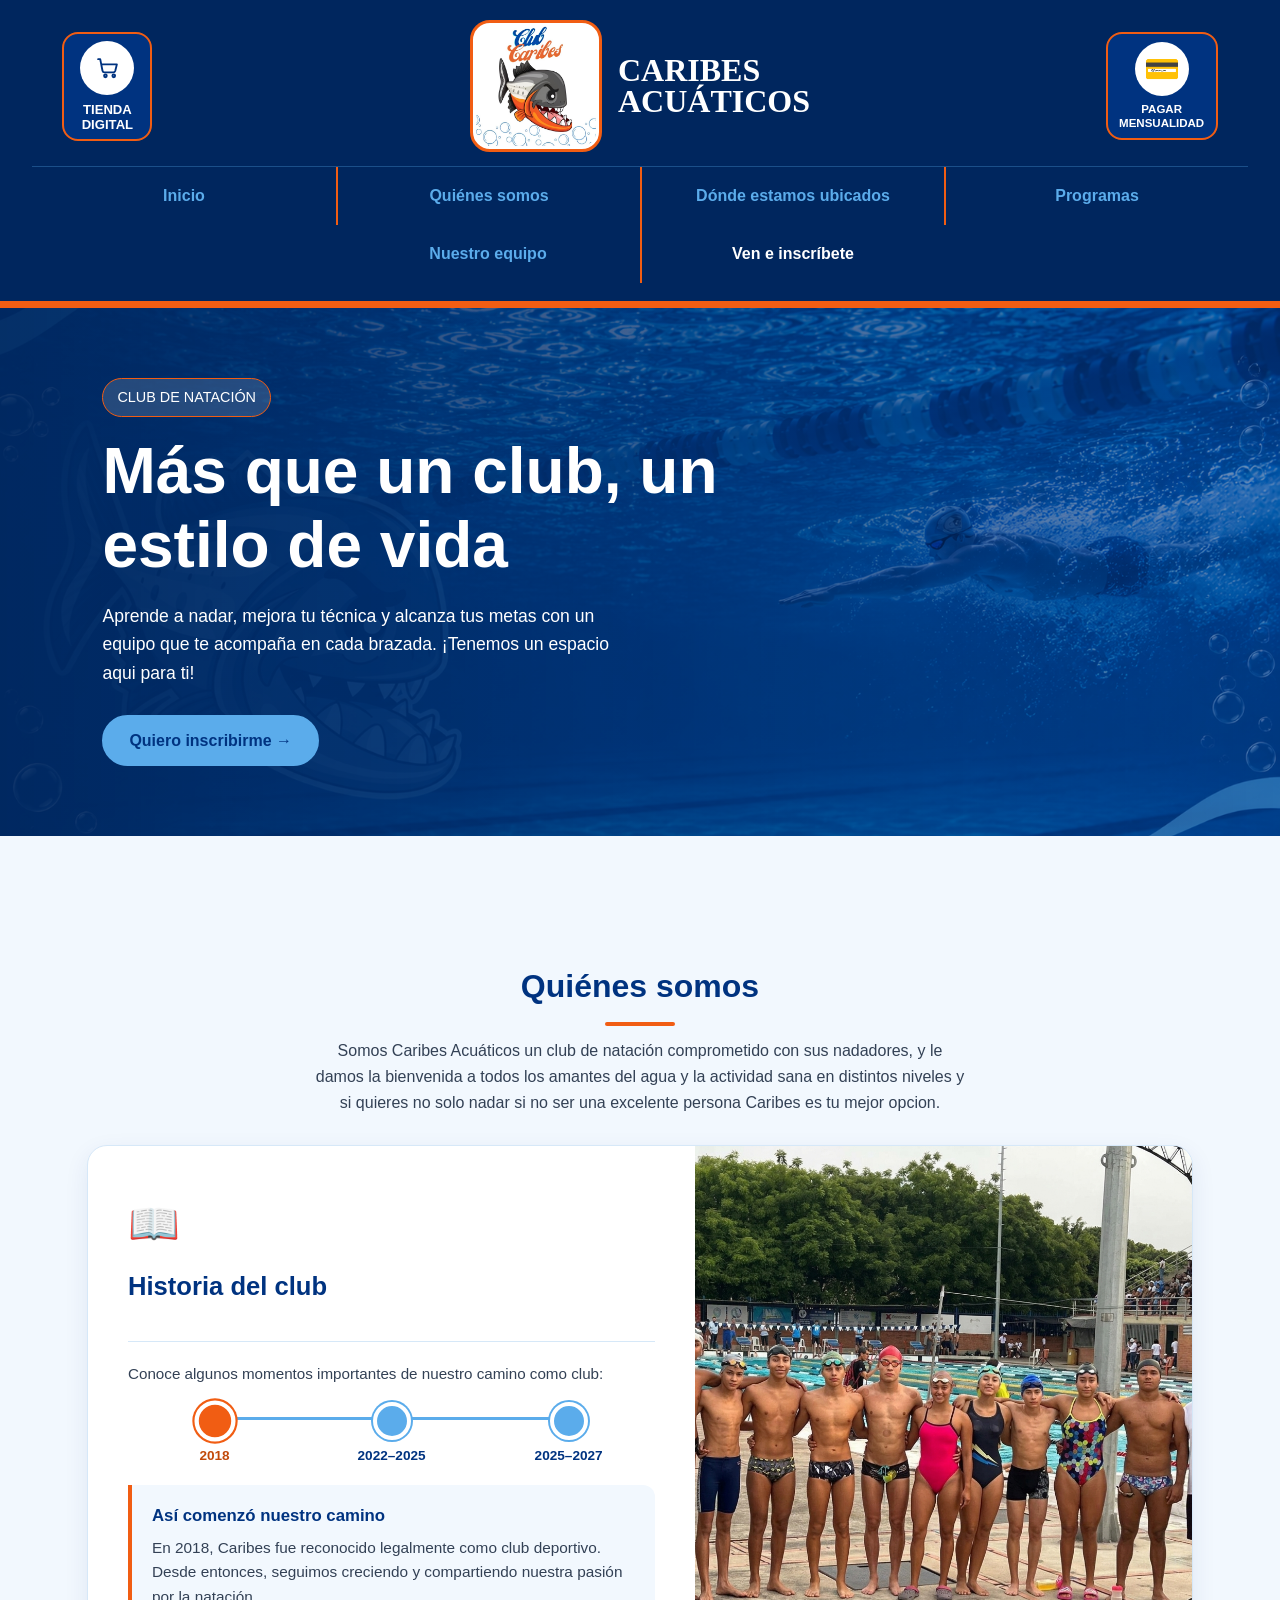
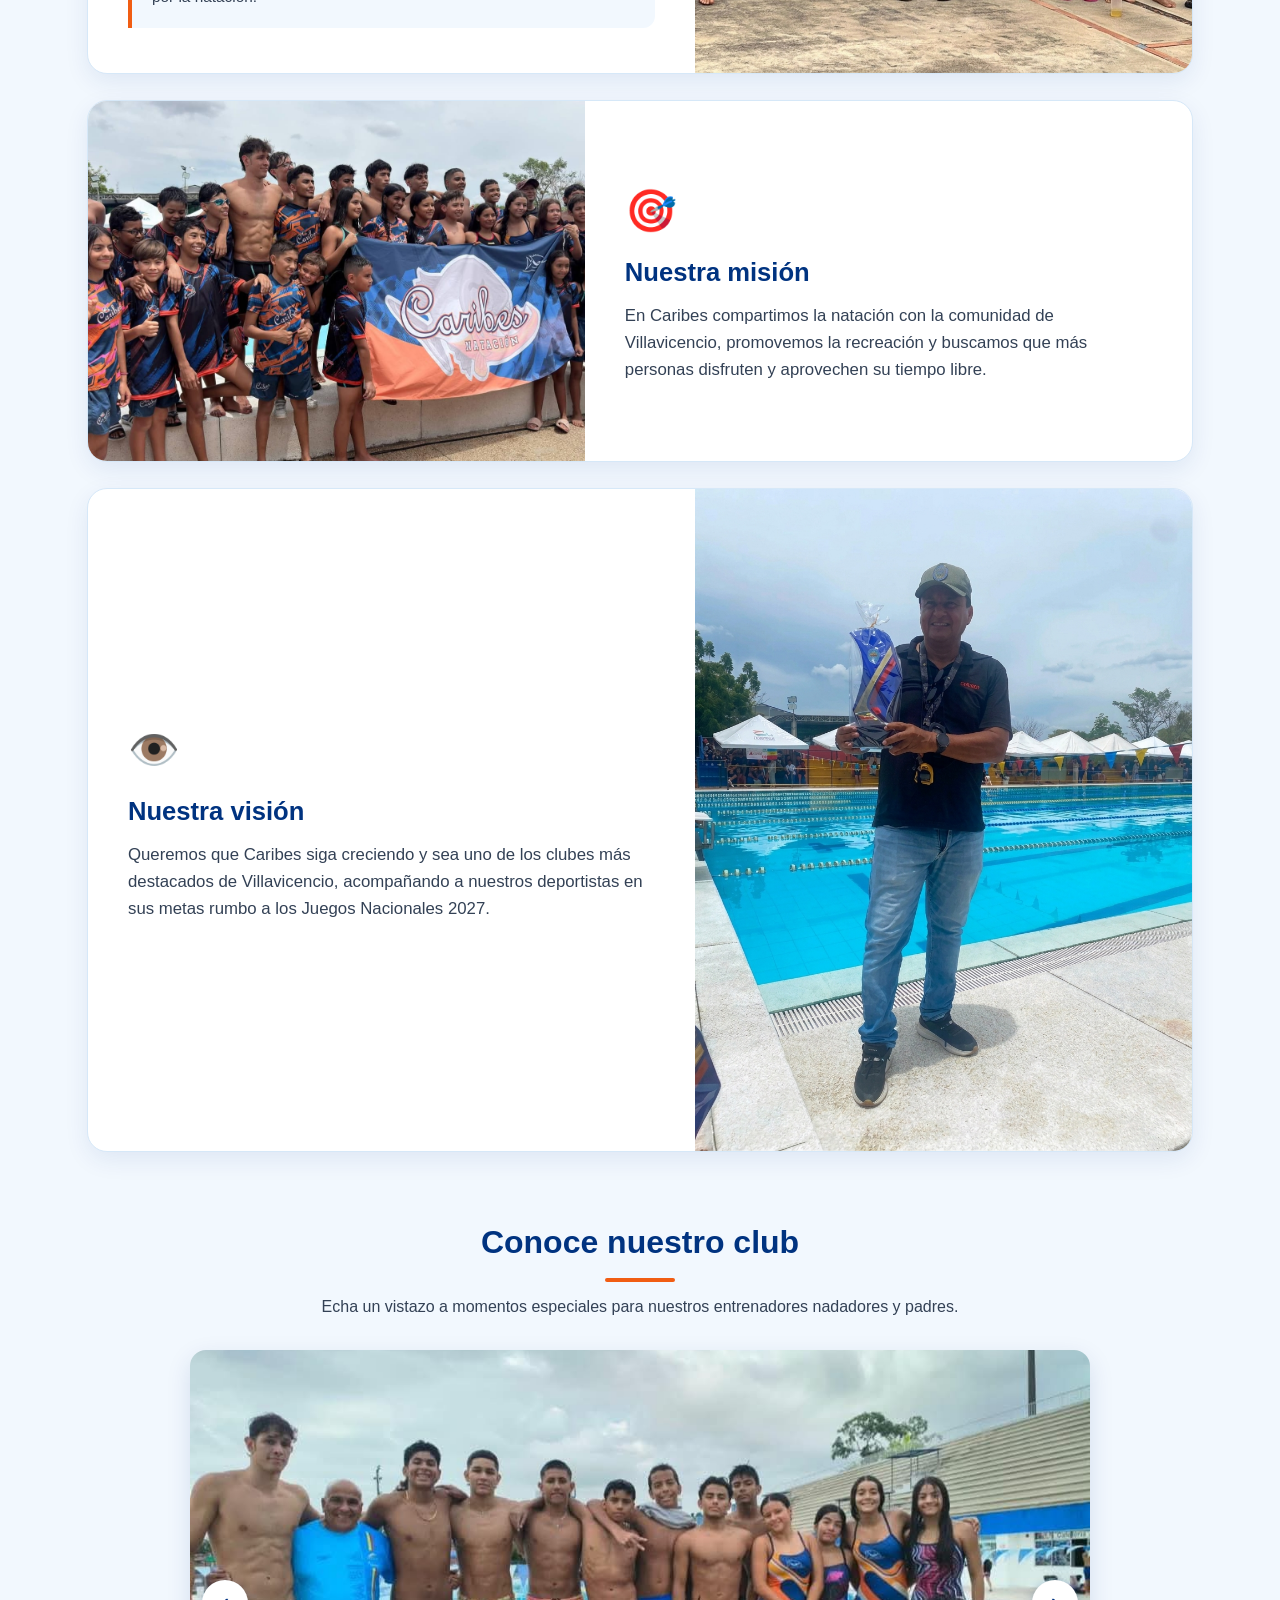
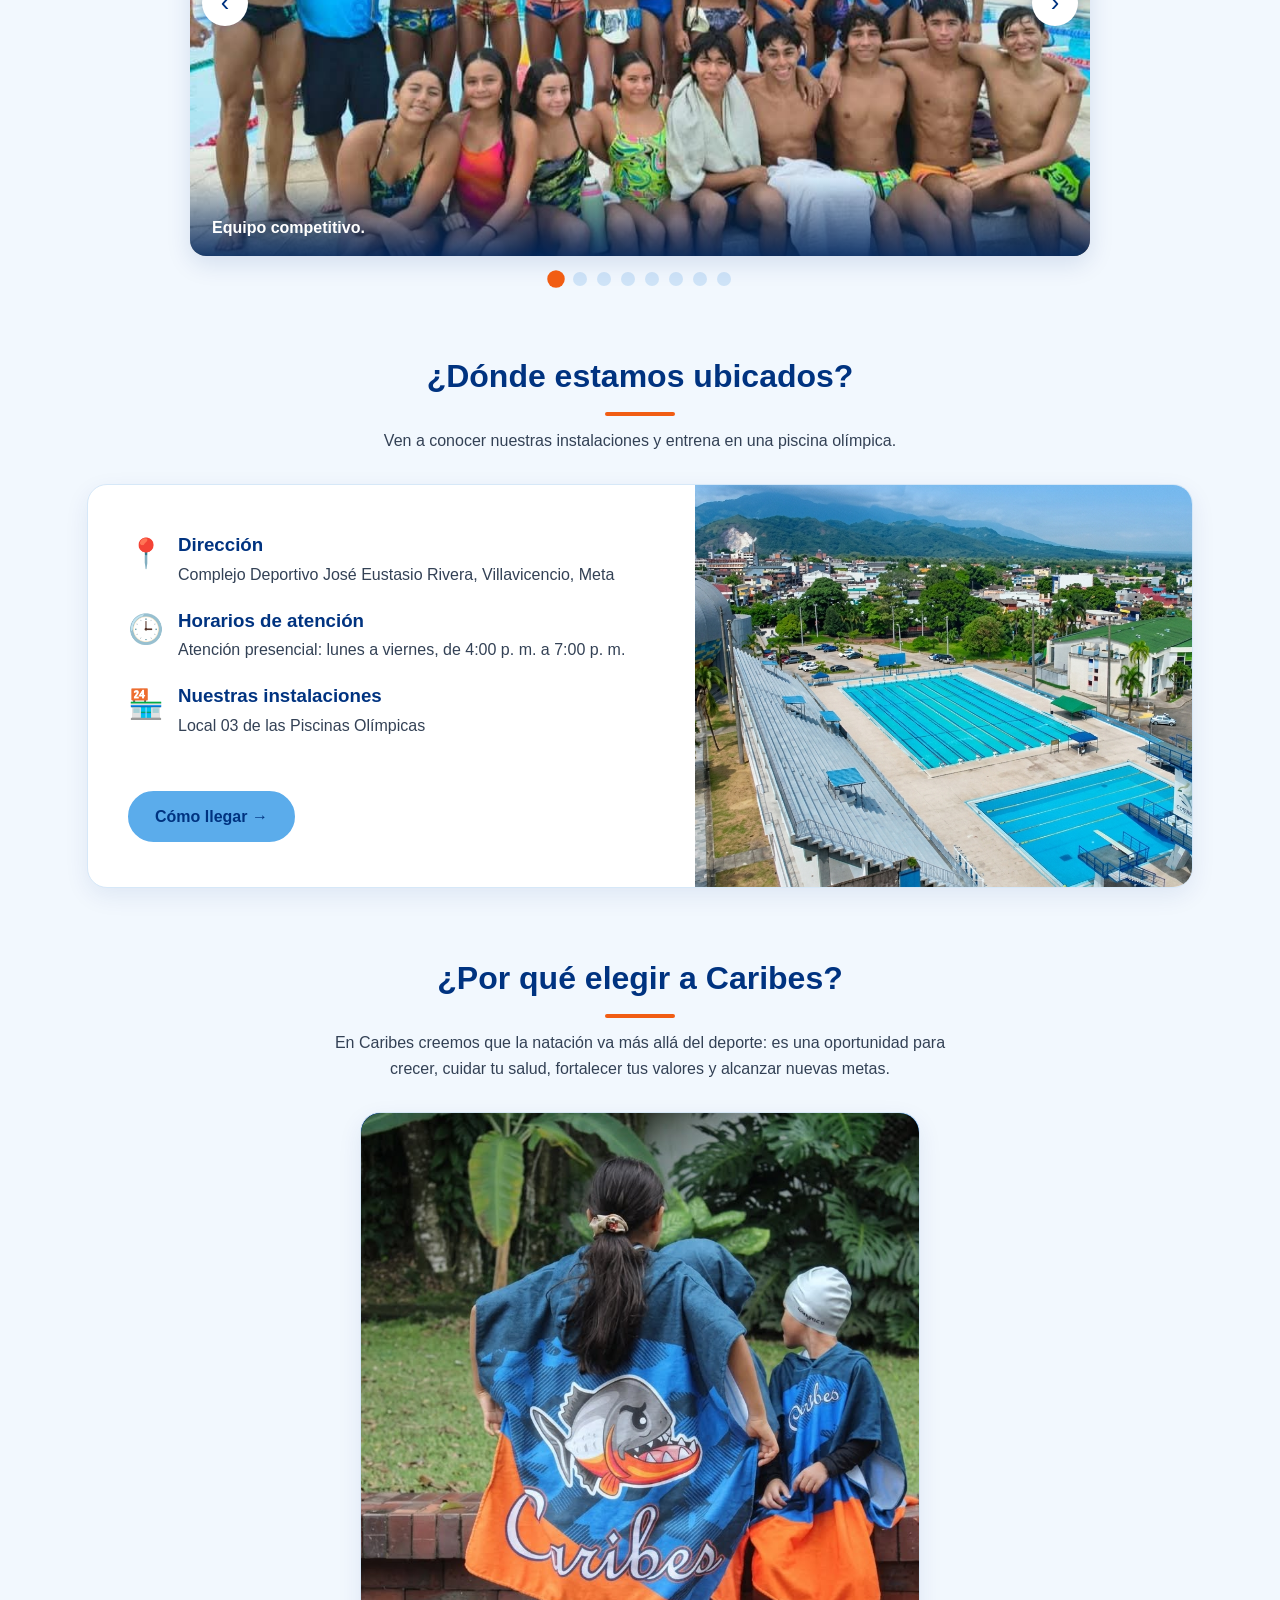
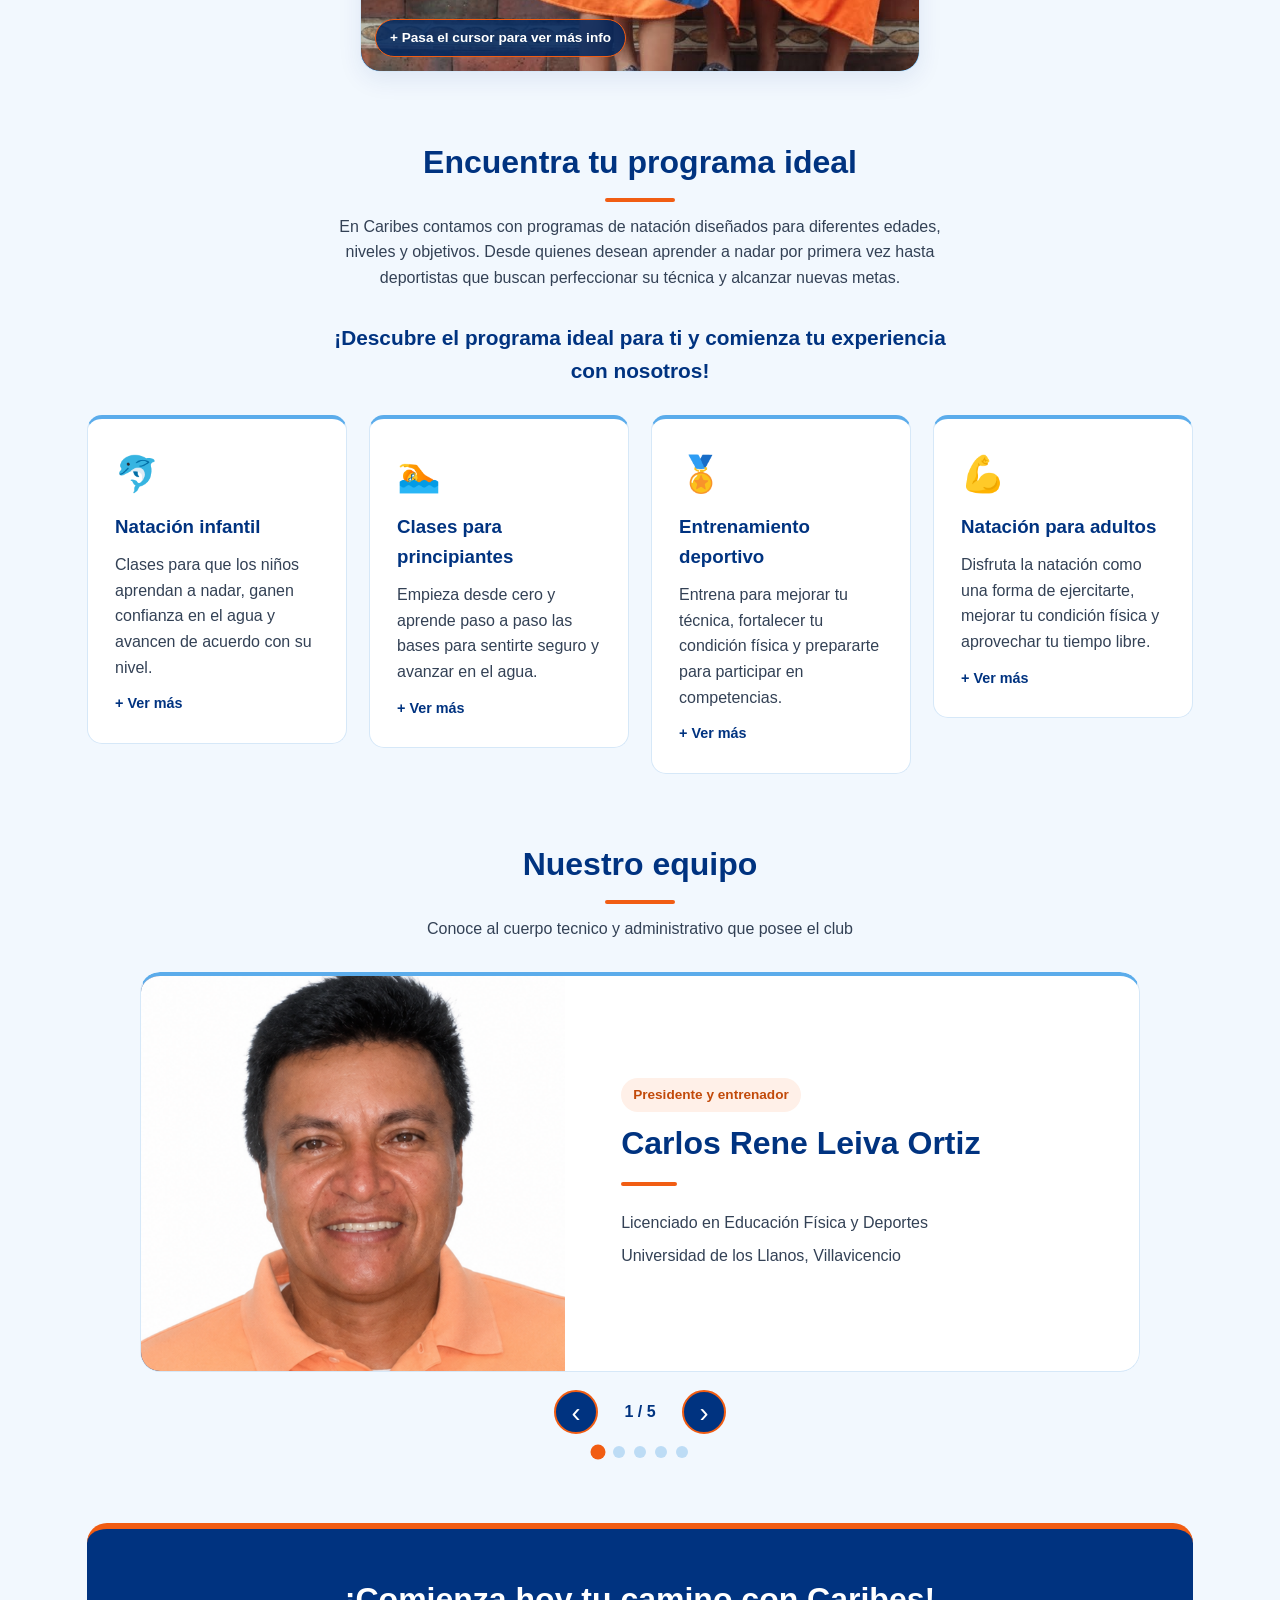
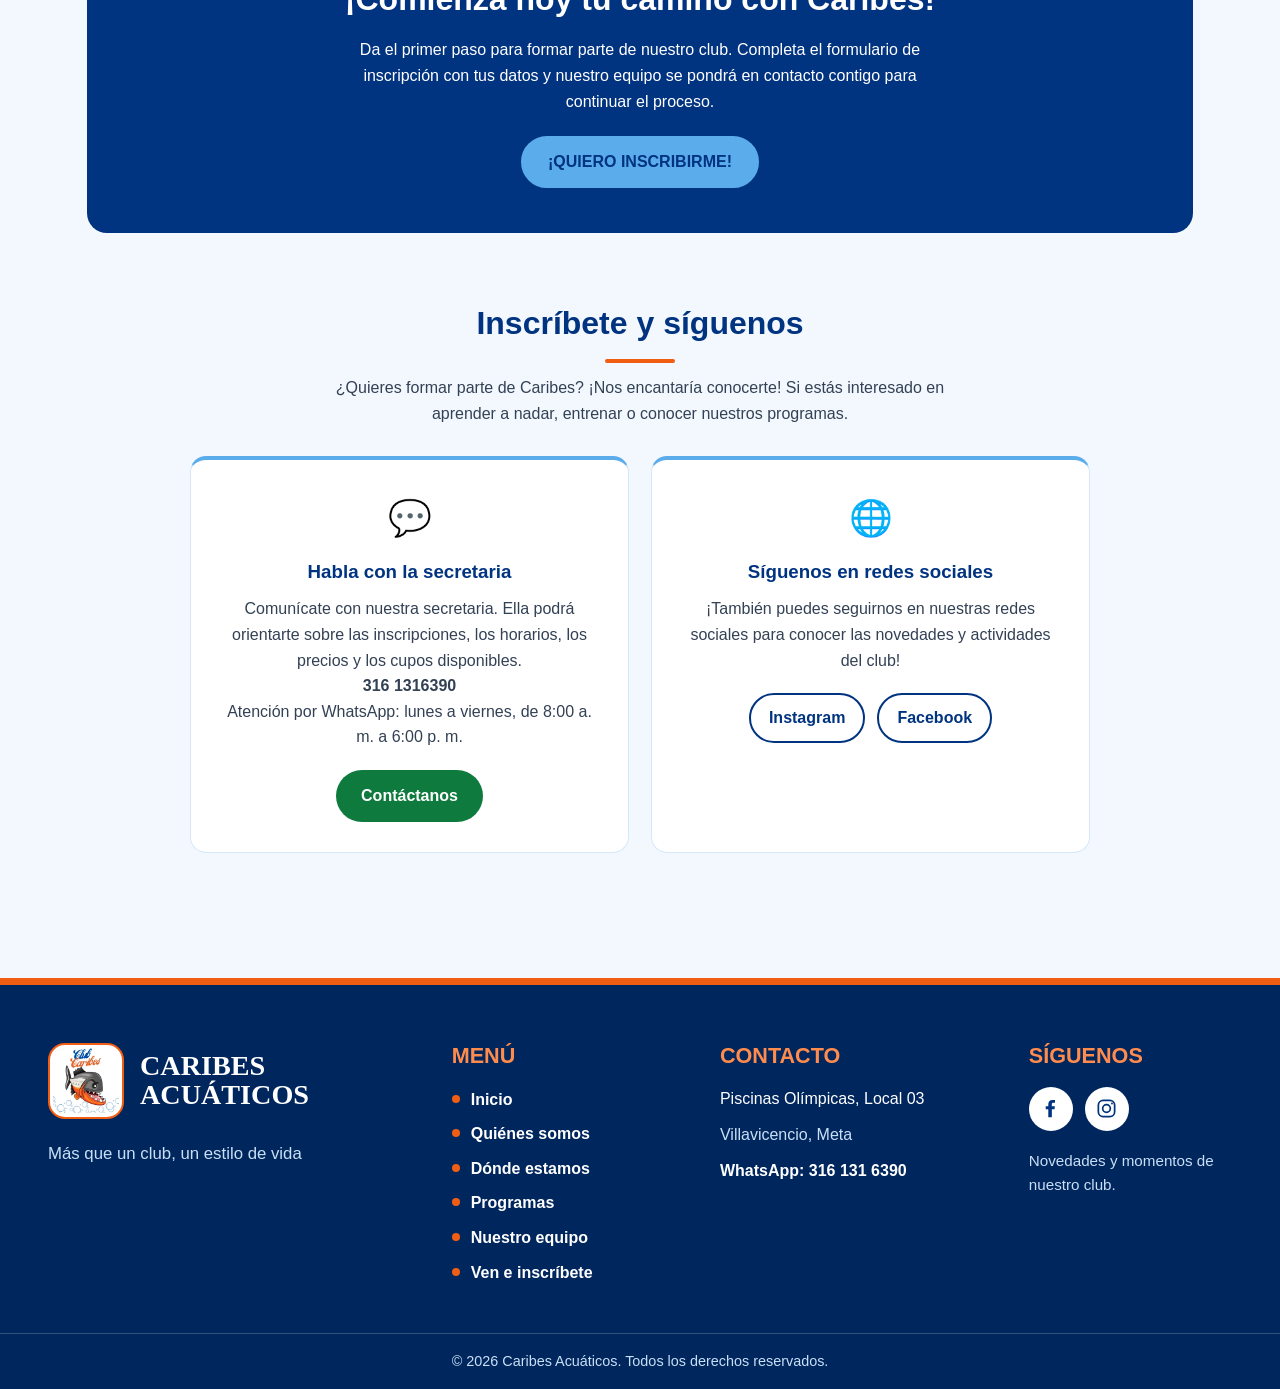
==== index.html @ 513b778c "Update index.html" ====
<!DOCTYPE html>
<html lang="es">
<head>
  <meta charset="UTF-8">
  <meta name="viewport" content="width=device-width, initial-scale=1.0">
  <meta name="theme-color" content="#003380">
  <meta name="description" content="Caribes Acuáticos Club de Natación. Más que un club y un deporte, un estilo de vida.">
  <title>Caribes Acuáticos | Club de Natación</title>
  <link rel="icon" href="data:image/svg+xml,%3Csvg xmlns='http://www.w3.org/2000/svg' viewBox='0 0 100 100'%3E%3Ctext y='.9em' font-size='90'%3E🐟%3C/text%3E%3C/svg%3E">
  <link rel="stylesheet" href="estilos.css">
</head>
<body>

  <header class="site-header">
    <div class="encabezado-superior">
      <button class="carrito-btn" id="abrir-tienda" type="button"
        aria-label="Abrir tienda" aria-controls="panel-tienda" aria-expanded="false">
        <span class="carrito-circulo" aria-hidden="true">
          <svg class="carrito-icono" viewBox="0 0 24 24" focusable="false">
            <path d="M3 4h2l2.2 11.1a2 2 0 0 0 2 1.6h8.3a2 2 0 0 0 1.9-1.4L21 9H6" />
            <circle cx="10" cy="20" r="1.3" />
            <circle cx="18" cy="20" r="1.3" />
          </svg>
        </span>
        <span class="carrito-etiqueta">TIENDA DIGITAL</span>
      </button>

      <a href="#inicio" class="marca" aria-label="Caribes Acuáticos, ir al inicio">
        <img class="marca-logo" src="img/cari.jpg" alt="">
        <span class="marca-texto">
          <span>Caribes</span>
          <span>Acuáticos</span>
        </span>
      </a>

      <a href="img/qr-mensualidad.png" class="pago-btn" target="_blank" rel="noopener noreferrer"
        aria-label="Pagar mensualidad: abrir código QR en una pestaña nueva">
        <span class="pago-circulo" aria-hidden="true">💳</span>
        <span class="pago-etiqueta">PAGAR MENSUALIDAD</span>
      </a>
    </div>

    <nav class="menu-principal" aria-label="Menú principal">
      <a href="#inicio" class="menu-enlace">Inicio</a>
      <a href="#quienes-somos" class="menu-enlace">Quiénes somos</a>
      <a href="#ubicacion" class="menu-enlace">Dónde estamos ubicados</a>
      <a href="#programas" class="menu-enlace">Programas</a>
      <a href="#equipo" class="menu-enlace">Nuestro equipo</a>
      <a href="#redes" class="menu-enlace menu-inscripcion">Ven e inscríbete</a>
    </nav>
  </header>

  <section class="hero" id="inicio">
    <div class="hero-content">
      <span class="etiqueta">CLUB DE NATACIÓN</span>
      <h1>Más que un club, un estilo de vida</h1>
      <p>
        Aprende a nadar, mejora tu técnica y alcanza tus metas
        con un equipo que te acompaña en cada brazada.
        ¡Tenemos un espacio aqui para ti!
      </p>
      <a href="#redes" class="btn">Quiero inscribirme →</a>
    </div>
  </section>

  <main>
    <section id="quienes-somos">
      <h2 class="titulo">Quiénes somos</h2>
      <p class="descripcion">
        Somos Caribes Acuáticos un club de natación comprometido con sus nadadores,
        y le damos la bienvenida a todos los amantes del agua y la actividad sana
        en distintos niveles y si quieres no solo nadar si no ser una excelente
        persona Caribes es tu mejor opcion.
      </p>

      <div class="porque-bloques">
        <div class="porque invertido">
          <div class="porque-imagen">
            <img class="historia-imagen" src="img/historia3.jpg"
              alt="Historia del club Caribes Acuáticos" loading="lazy">
          </div>

          <div class="porque-info">
            <span class="icono">📖</span>
            <h3 class="porque-titulo">Historia del club</h3>

            <div class="linea-tiempo" aria-label="Línea de tiempo de la historia del club">
              <p class="linea-tiempo-ayuda">
                Conoce algunos momentos importantes de nuestro camino como club:
              </p>

              <div class="linea-tiempo-puntos" role="group" aria-label="Momentos de la historia">
                <button class="momento-tiempo activo" type="button" aria-pressed="true"
                  data-titulo="Así comenzó nuestro camino"
                  data-texto="En 2018, Caribes fue reconocido legalmente como club deportivo. Desde entonces, seguimos creciendo y compartiendo nuestra pasión por la natación."
                  data-imagen="img/historia3.jpg"
                  data-alt="Reconocimiento del Club Deportivo Caribes en 2018">2018</button>

                <button class="momento-tiempo" type="button" aria-pressed="false"
                  data-titulo="Una historia que seguimos construyendo"
                  data-texto="Entre 2022 y 2025 vivimos nuevas etapas como club. En 2025 también aprobamos los estatutos que nos ayudan a organizarnos y avanzar juntos."
                  data-imagen="img/historia2.jpeg"
                  data-alt="Imagen relacionada con la historia del club entre 2022 y 2025">2022–2025</button>

                <button class="momento-tiempo" type="button" aria-pressed="false"
                  data-titulo="Vamos por nuevas metas"
                  data-texto="En 2025 trazamos un plan deportivo para seguir creciendo y acompañar a nuestros deportistas en su camino hacia los Juegos Nacionales 2027."
                  data-imagen="img/2027.jpeg"
                  data-alt="Plan deportivo del club con metas para 2027">2025–2027</button>
              </div>

              <div class="momento-detalle" aria-live="polite" aria-atomic="true">
                <h4 class="momento-titulo">Así comenzó nuestro camino</h4>
                <p class="momento-texto">
                  En 2018, Caribes fue reconocido legalmente como club deportivo.
                  Desde entonces, seguimos creciendo y compartiendo nuestra pasión
                  por la natación.
                </p>
              </div>
            </div>
          </div>
        </div>

        <div class="porque">
          <div class="porque-imagen">
            <img src="img/mision.jpeg" alt="Misión del club Caribes Acuáticos" loading="lazy">
          </div>
          <div class="porque-info">
            <span class="icono">🎯</span>
            <h3 class="porque-titulo">Nuestra misión</h3>
            <p>
              En Caribes compartimos la natación con la comunidad de Villavicencio,
              promovemos la recreación y buscamos que más personas disfruten y
              aprovechen su tiempo libre.
            </p>
          </div>
        </div>

        <div class="porque invertido vision-tarjeta">
          <div class="porque-imagen">
            <img src="img/vision.jpg"
              alt="Entrenador de Caribes Acuáticos con un trofeo junto a la piscina"
              loading="lazy">
          </div>
          <div class="porque-info">
            <span class="icono">👁️</span>
            <h3 class="porque-titulo">Nuestra visión</h3>
            <p>
              Queremos que Caribes siga creciendo y sea uno de los clubes más
              destacados de Villavicencio, acompañando a nuestros deportistas
              en sus metas rumbo a los Juegos Nacionales 2027.
            </p>
          </div>
        </div>
      </div>
    </section>

    <section id="galeria">
      <h2 class="titulo">Conoce nuestro club</h2>
      <p class="descripcion">
        Echa un vistazo a momentos especiales para nuestros entrenadores nadadores y padres.
      </p>

      <div class="carrusel" role="region" aria-roledescription="carrusel" aria-label="Fotos del club">
        <div class="carrusel-pista">
          <figure class="diapositiva bandera">
            <img src="img/grupowilki.jpeg" alt="Integrantes de Caribes Acuáticos sosteniendo la bandera del club">
            <figcaption>Equipo competitivo.</figcaption>
          </figure>
          <figure class="diapositiva">
            <img src="img/BANDERA.CLUB-carrusel.jpg" alt="Equipo del club con su bandera oficial" loading="lazy">
            <figcaption>Equipo del club con su bandera oficial.</figcaption>
          </figure>
          <figure class="diapositiva">
            <img src="img/COMPETENCIAS-MENORES.jpeg" alt="Equipo del club en una competencia" loading="lazy">
            <figcaption>Grupo de menores en competencia.</figcaption>
          </figure>
          <figure class="diapositiva">
            <img src="img/interligas.jpeg" alt="Club caribes haciendo parte de la Seleccion Meta" loading="lazy">
            <figcaption>Club caribes haciendo parte de la Seleccion Meta.</figcaption>
          </figure>
          <figure class="diapositiva">
            <img src="img/PODIO.jpg" alt="Nadadores en el podio nacional FECNA" loading="lazy">
            <figcaption>Podio Nacional FECNA.</figcaption>
          </figure>
          <figure class="diapositiva">
            <img src="img/cometencias.2.jpeg" alt="Grupo de competencias nacionales." loading="lazy">
            <figcaption>Grupo de competencias nacionales.</figcaption>
          </figure>
          <figure class="diapositiva">
            <img src="img/grupop.jpg" alt="Grupo en las piscinas olimpicas" loading="lazy">
            <figcaption>Grupo en las piscinas olimpicas .</figcaption>
          </figure>
          <figure class="diapositiva">
            <img src="img/padres.jpg" alt="Padres del club" loading="lazy">
            <figcaption>Padres del club.</figcaption>
          </figure>
        </div>

        <button type="button" class="carrusel-btn anterior" aria-label="Foto anterior">‹</button>
        <button type="button" class="carrusel-btn siguiente" aria-label="Foto siguiente">›</button>
      </div>

      <div class="puntos" id="puntos"></div>
    </section>

    <section id="ubicacion">
      <h2 class="titulo">¿Dónde estamos ubicados?</h2>
      <p class="descripcion">
        Ven a conocer nuestras instalaciones y entrena en una piscina olímpica.
      </p>

      <div class="porque invertido">
        <div class="porque-imagen">
          <img src="img/dondeestamos.jpg"
            alt="Piscina olímpica del club Caribes Acuáticos" loading="lazy">
        </div>

        <div class="porque-info">
          <ul class="porque-lista">
            <li>
              <span class="icono">📍</span>
              <div>
                <h3>Dirección</h3>
                <p>Complejo Deportivo José Eustasio Rivera, Villavicencio, Meta</p>
              </div>
            </li>
            <li>
              <span class="icono">🕒</span>
              <div>
                <h3>Horarios de atención</h3>
                <p>Atención presencial: lunes a viernes, de 4:00 p. m. a 7:00 p. m.</p>
              </div>
            </li>
            <li>
              <span class="icono">🏪</span>
              <div>
                <h3>Nuestras instalaciones</h3>
                <p>Local 03 de las Piscinas Olímpicas</p>
              </div>
            </li>
          </ul>

          <a href="https://maps.app.goo.gl/krQNjMS5qrcxgVvc8"
            class="btn" target="_blank" rel="noopener noreferrer">Cómo llegar →</a>
        </div>
      </div>
    </section>

    <section id="beneficios">
      <h2 class="titulo">¿Por qué elegir a Caribes?</h2>
      <p class="descripcion">
        En Caribes creemos que la natación va más allá del deporte: es una oportunidad
        para crecer, cuidar tu salud, fortalecer tus valores y alcanzar nuevas metas.
      </p>

      <div class="metas" tabindex="0" role="group" aria-label="Metas claras">
        <img src="img/porqueelegir.jpg" alt="Por qué elegir Caribes Acuáticos" loading="lazy">
        <span class="pista-img">+ Pasa el cursor para ver más info</span>

        <div class="metas-detalle">
          <span class="icono">📌</span>
          <h3 class="porque-titulo">Más que natación, formación para la vida.</h3>
          <p>
            En Caribes promovemos el deporte como una oportunidad para crecer,
            cuidar la salud y desarrollar grandes valores.
          </p>
          <ul>
            <li><strong>Formación deportiva:</strong> Desarrolla tus habilidades y crece como deportista.</li>
            <li><strong>Salud y bienestar:</strong> Disfruta de la natación y aprovecha tu tiempo libre.</li>
            <li><strong>Formación en valores:</strong> Fortalece la disciplina, honestidad y responsabilidad.</li>
            <li><strong>Espíritu competitivo:</strong> Participa en eventos deportivos y representa al club.</li>
          </ul>
        </div>
      </div>
    </section>

    <section id="programas">
      <h2 class="titulo">Encuentra tu programa ideal</h2>
      <p class="descripcion">
        En Caribes contamos con programas de natación diseñados para diferentes edades,
        niveles y objetivos. Desde quienes desean aprender a nadar por primera vez hasta
        deportistas que buscan perfeccionar su técnica y alcanzar nuevas metas.
      </p>
      <h3>¡Descubre el programa ideal para ti y comienza tu experiencia con nosotros!</h3>

      <div class="programas">
        <article class="tarjeta expandible" tabindex="0">
          <div class="icono">🐬</div>
          <h3>Natación infantil</h3>
          <p>Clases para que los niños aprendan a nadar, ganen confianza en el agua y avancen de acuerdo con su nivel.</p>
          <span class="pista">+ Ver más</span>
          <div class="extra"><div>
            <ul>
              <li><strong>Edades:</strong> de 4 a 12 años</li>
              <li><strong>Horarios:</strong> lunes a viernes, 4:00 p. m. a 6:00 p. m.</li>
              <li><strong>Grupos:</strong> niños de 4 a 12 años, organizados según su nivel</li>
              <li><strong>Incluye:</strong> evaluación inicial y seguimiento de su progreso</li>
            </ul>
          </div></div>
        </article>

        <article class="tarjeta expandible" tabindex="0">
          <div class="icono">🏊</div>
          <h3>Clases para principiantes</h3>
          <p>Empieza desde cero y aprende paso a paso las bases para sentirte seguro y avanzar en el agua.</p>
          <span class="pista">+ Ver más</span>
          <div class="extra"><div>
            <ul>
              <li><strong>Grupos:</strong> personas de cualquier edad, sin experiencia previa</li>
              <li><strong>Horarios:</strong> mañana y tarde</li>
              <li><strong>Incluye:</strong> práctica de respiración, flotación y primeras brazadas</li>
              <li><strong>Duración:</strong> 1 hora por sesión</li>
            </ul>
          </div></div>
        </article>

        <article class="tarjeta expandible" tabindex="0">
          <div class="icono">🏅</div>
          <h3>Entrenamiento deportivo</h3>
          <p>Entrena para mejorar tu técnica, fortalecer tu condición física y prepararte para participar en competencias.</p>
          <span class="pista">+ Ver más</span>
          <div class="extra"><div>
            <ul>
              <li><strong>Grupos:</strong> nadadores con nivel intermedio que quieren seguir mejorando</li>
              <li><strong>Horarios:</strong> lunes a sábado, temprano en la mañana</li>
              <li><strong>Incluye:</strong> trabajo de técnica, resistencia, fuerza, coordinación y velocidad, con preparación para campeonatos federados</li>
              <li><strong>Meta:</strong> participar en torneos</li>
            </ul>
          </div></div>
        </article>

        <article class="tarjeta expandible" tabindex="0">
          <div class="icono">💪</div>
          <h3>Natación para adultos</h3>
          <p>Disfruta la natación como una forma de ejercitarte, mejorar tu condición física y aprovechar tu tiempo libre.</p>
          <span class="pista">+ Ver más</span>
          <div class="extra"><div>
            <ul>
              <li><strong>Grupos:</strong> adultos mayores de 18 años, con actividades de acuerdo con su nivel</li>
              <li><strong>Horarios:</strong> noches y fines de semana</li>
              <li><strong>Incluye:</strong> práctica de natación para mejorar la condición física y disfrutar de la actividad acuática</li>
              <li><strong>Beneficios:</strong> bajo impacto y mejor condición física</li>
            </ul>
          </div></div>
        </article>
      </div>
    </section>

    <section id="equipo">
      <h2 class="titulo">Nuestro equipo</h2>
      <p class="descripcion">
        Conoce al cuerpo tecnico y administrativo que posee el club
      </p>

      <div class="equipo-carrusel" role="region" aria-label="Carrusel del equipo de Caribes Acuáticos">
        <div class="equipo-carrusel-ventana" id="equipo-ventana">
          <div class="equipo-carrusel-pista" id="equipo-pista">

            <article class="persona equipo-slide">
              <div class="equipo-slide-foto">
                <img class="equipo-retrato" src="img/ent-carlos.png" alt="Retrato de Carlos Rene Leiva Ortiz" loading="lazy">
              </div>
              <div class="equipo-slide-info">
                <p class="equipo-rol">Presidente y entrenador</p>
                <h3>Carlos Rene Leiva Ortiz</h3>
                <span class="equipo-linea" aria-hidden="true"></span>
                <ul class="datos-certificacion">
                  <li>Licenciado en Educación Física y Deportes</li>
                  <li>Universidad de los Llanos, Villavicencio</li>
                </ul>
              </div>
            </article>

            <article class="persona equipo-slide">
              <div class="equipo-slide-foto">
                <img class="equipo-retrato" src="img/ent-wilki.png" alt="Retrato de Wilki Giovanni Tapias Barrero" loading="lazy">
              </div>
              <div class="equipo-slide-info">
                <p class="equipo-rol">Entrenador de natación</p>
                <h3>Wilki Giovanni Tapias Barrero</h3>
                <span class="equipo-linea" aria-hidden="true"></span>
                <ul class="datos-certificacion">
                  <li>Licenciado en Educación Física y Deportes</li>
                  <li>Universidad de los Llanos, Villavicencio</li>
                </ul>
              </div>
            </article>

            <article class="persona equipo-slide">
              <div class="equipo-slide-foto">
                <img class="equipo-retrato" src="img/ent-miguel.png" alt="Retrato de Miguel Stefan Novoa Peña" loading="lazy">
              </div>
              <div class="equipo-slide-info">
                <p class="equipo-rol acreditacion">Entrenador de división menores</p>
                <h3>Miguel Stefan Novoa Peña</h3>
                <span class="equipo-linea" aria-hidden="true"></span>
                <ul class="datos-certificacion">
                  <li>Entrenador con licencia provisional</li>
                </ul>
              </div>
            </article>

            <article class="persona equipo-slide">
              <div class="equipo-slide-foto">
                <img class="equipo-retrato" src="img/ent-chucho.png" alt="Retrato de Jesus Alonso Ospina Barrios" loading="lazy">
              </div>
              <div class="equipo-slide-info">
                <p class="equipo-rol">Entrenador de natación</p>
                <h3>Jesus Alonso Ospina Barrios</h3>
                <span class="equipo-linea" aria-hidden="true"></span>
                <ul class="datos-certificacion">
                  <li>Licenciado en Educación Física</li>
                  <li>Universidad Surcolombiana, Neiva</li>
                </ul>
              </div>
            </article>

            <article class="persona equipo-slide persona-secretaria">
              <div class="equipo-slide-foto">
                <img class="equipo-retrato" src="img/secre.anyela.jpg" alt="Retrato de la secretaria de Caribes Acuáticos" loading="lazy">
              </div>
              <div class="equipo-slide-info">
                <p class="equipo-rol">Secretaria</p>
                <h3>Anyela Zabala Medina</h3>
                <span class="equipo-linea" aria-hidden="true"></span>
                <p class="secretaria-descripcion">
                  Te orienta sobre las inscripciones, los horarios y la información del club.
                </p>
              </div>
            </article>

          </div>
        </div>

        <div class="equipo-carrusel-controles">
          <button class="equipo-carrusel-btn" id="equipo-anterior" type="button" aria-label="Integrante anterior">‹</button>
          <span class="equipo-carrusel-posicion" id="equipo-posicion" aria-live="polite">1 / 5</span>
          <button class="equipo-carrusel-btn" id="equipo-siguiente" type="button" aria-label="Siguiente integrante">›</button>
        </div>
        <div class="equipo-carrusel-puntos" id="equipo-puntos" aria-label="Seleccionar integrante"></div>
        <p class="solo-lector" id="equipo-estado" aria-live="polite">Mostrando a Carlos Rene Leiva Ortiz.</p>
      </div>
    </section>

    <section class="llamada">
      <h2>¡Comienza hoy tu camino con Caribes!</h2>
      <p>
        Da el primer paso para formar parte de nuestro club.
        Completa el formulario de inscripción con tus datos y nuestro equipo se pondrá en contacto contigo para continuar el proceso.
      </p>
      <a href="https://docs.google.com/forms/d/e/1FAIpQLSdz3mqVuHlY0dvR80i2BQflfdAfyj2QplvDuveTytbmfFuOxg/viewform?usp=header"
        class="btn" target="_blank" rel="noopener noreferrer">
        ¡QUIERO INSCRIBIRME!
      </a>
    </section>

    <section id="redes">
      <h2 class="titulo">Inscríbete y síguenos</h2>
      <p class="descripcion">
        ¿Quieres formar parte de Caribes? ¡Nos encantaría conocerte!
        Si estás interesado en aprender a nadar, entrenar o conocer nuestros programas.
      </p>

      <div class="redes">
        <article class="redes-tarjeta">
          <div class="icono">💬</div>
          <h3>Habla con la secretaria</h3>
          <p>
            Comunícate con nuestra secretaria. Ella podrá orientarte sobre las inscripciones,
            los horarios, los precios y los cupos disponibles.<br>
            <strong>316 1316390</strong><br>
            Atención por WhatsApp: lunes a viernes, de 8:00 a. m. a 6:00 p. m.
          </p>
          <a class="btn-whatsapp"
             href="https://wa.me/573161316390?text=Hola%2C%20quiero%20inscribirme%20en%20las%20clases%20de%20nataci%C3%B3n"
             target="_blank" rel="noopener noreferrer">
            Contáctanos
          </a>
        </article>

        <article class="redes-tarjeta">
          <div class="icono">🌐</div>
          <h3>Síguenos en redes sociales</h3>
          <p>¡También puedes seguirnos en nuestras redes sociales para conocer las novedades y actividades del club!</p>
          <div class="lista-redes">
            <a class="red" href="https://www.instagram.com/club_caribes?utm_source=ig_web_button_share_sheet&amp;xtok=ZDNlZDc0MzIxNw==" target="_blank" rel="noopener noreferrer">Instagram</a>
            <a class="red" href="https://www.facebook.com/share/1cPuk5hRoc/" target="_blank" rel="noopener noreferrer">Facebook</a>
          </div>
        </article>
      </div>
    </section>
  </main>

  <footer class="pie-pagina">
    <div class="pie-contenido">
      <div class="pie-marca">
        <a class="pie-identidad" href="#inicio" aria-label="Caribes Acuáticos, volver al inicio">
          <img class="pie-logo" src="img/cari.jpg" alt="">
          <span class="pie-titulo">Caribes<br>Acuáticos</span>
        </a>
        <p class="pie-lema">Más que un club, un estilo de vida</p>
      </div>

      <nav class="pie-columna" aria-label="Enlaces del pie de página">
        <h2>Menú</h2>
        <ul class="pie-enlaces">
          <li><a href="#inicio">Inicio</a></li>
          <li><a href="#quienes-somos">Quiénes somos</a></li>
          <li><a href="#ubicacion">Dónde estamos</a></li>
          <li><a href="#programas">Programas</a></li>
          <li><a href="#equipo">Nuestro equipo</a></li>
          <li><a href="#redes">Ven e inscríbete</a></li>
        </ul>
      </nav>

      <div class="pie-columna pie-contacto">
        <h2>Contacto</h2>
        <p>Piscinas Olímpicas, Local 03</p>
        <p>Villavicencio, Meta</p>
        <a href="https://wa.me/573161316390" target="_blank" rel="noopener noreferrer">WhatsApp: 316 131 6390</a>
      </div>

      <div class="pie-columna pie-siguenos">
        <h2>Síguenos</h2>
        <div class="pie-redes">
          <a class="pie-red" href="https://www.facebook.com/share/1cPuk5hRoc/" target="_blank" rel="noopener noreferrer" aria-label="Facebook de Caribes Acuáticos">
            <svg viewBox="0 0 24 24" aria-hidden="true"><path d="M13.4 21v-8.2h2.8l.4-3.2h-3.2v-2c0-.9.3-1.5 1.6-1.5h1.7V3.2c-.3 0-1.4-.2-2.6-.2-2.6 0-4.4 1.6-4.4 4.5v2.1H7v3.2h2.7V21h3.7Z"/></svg>
          </a>
          <a class="pie-red" href="https://www.instagram.com/club_caribes?utm_source=ig_web_button_share_sheet&amp;xtok=ZDNlZDc0MzIxNw==" target="_blank" rel="noopener noreferrer" aria-label="Instagram de Caribes Acuáticos">
            <svg viewBox="0 0 24 24" aria-hidden="true"><rect x="3.5" y="3.5" width="17" height="17" rx="5"/><circle cx="12" cy="12" r="4"/><circle class="pie-punto-camara" cx="17.7" cy="6.7" r="1"/></svg>
          </a>
        </div>
        <p class="pie-redes-texto">Novedades y momentos de nuestro club.</p>
      </div>
    </div>

    <div class="pie-final">
      <p>© 2026 Caribes Acuáticos. Todos los derechos reservados.</p>
    </div>
  </footer>

  <div class="tienda-fondo" id="tienda-fondo" hidden></div>

  <aside class="tienda-panel" id="panel-tienda"
    aria-labelledby="tienda-titulo" aria-hidden="true" inert>
    <button class="tienda-cerrar" id="cerrar-tienda" type="button" aria-label="Cerrar tienda">×</button>

    <div class="tienda-contenido">
      <span class="tienda-etiqueta">TIENDA DE CARIBES</span>
      <span class="tienda-pez" aria-hidden="true">🚧🏗️🔨🐟</span>
      <h2 id="tienda-titulo">Coming soon!!... Vuelvan pronto</h2>
      <div class="tienda-separador" aria-hidden="true"></div>
      <p class="tienda-mensaje">Estamos trabajando y programando para traer sus productos favoritos.</p>
    </div>
  </aside>

  <script>
    (function () {
      var botonAbrir = document.getElementById('abrir-tienda');
      var botonCerrar = document.getElementById('cerrar-tienda');
      var panel = document.getElementById('panel-tienda');
      var fondo = document.getElementById('tienda-fondo');
      var paginaDeFondo = document.querySelectorAll('body > header, body > section, body > main, body > footer');

      function bloquearFondo(bloquear) {
        paginaDeFondo.forEach(function (zona) {
          if (bloquear) zona.setAttribute('inert', '');
          else zona.removeAttribute('inert');
        });
      }

      function abrirTienda() {
        panel.classList.add('abierto');
        panel.setAttribute('aria-hidden', 'false');
        panel.removeAttribute('inert');
        botonAbrir.setAttribute('aria-expanded', 'true');
        fondo.hidden = false;
        document.body.classList.add('tienda-abierta');
        bloquearFondo(true);
        botonCerrar.focus();
      }

      function cerrarTienda() {
        panel.classList.remove('abierto');
        panel.setAttribute('aria-hidden', 'true');
        panel.setAttribute('inert', '');
        botonAbrir.setAttribute('aria-expanded', 'false');
        fondo.hidden = true;
        document.body.classList.remove('tienda-abierta');
        bloquearFondo(false);
        botonAbrir.focus();
      }

      botonAbrir.addEventListener('click', abrirTienda);
      botonCerrar.addEventListener('click', cerrarTienda);
      fondo.addEventListener('click', cerrarTienda);

      document.addEventListener('keydown', function (evento) {
        if (evento.key === 'Escape' && panel.classList.contains('abierto')) cerrarTienda();
      });
    })();

    (function () {
      var pista = document.querySelector('.carrusel-pista');
      var diapositivas = pista.querySelectorAll('.diapositiva');
      var anterior = document.querySelector('.carrusel-btn.anterior');
      var siguiente = document.querySelector('.carrusel-btn.siguiente');
      var contenedorPuntos = document.getElementById('puntos');
      var total = diapositivas.length;
      var pausado = false;

      for (var i = 0; i < total; i++) {
        var punto = document.createElement('button');
        punto.type = 'button';
        punto.className = 'punto';
        punto.setAttribute('aria-label', 'Ir a la foto ' + (i + 1));
        punto.dataset.indice = i;
        contenedorPuntos.appendChild(punto);
      }

      var puntos = contenedorPuntos.querySelectorAll('.punto');

      function actual() {
        return Math.round(pista.scrollLeft / pista.clientWidth);
      }

      function ir(indice) {
        indice = (indice + total) % total;
        pista.scrollTo({ left: indice * pista.clientWidth, behavior: 'smooth' });
      }

      function marcarPunto() {
        var a = actual();
        puntos.forEach(function (p, i) {
          p.classList.toggle('activo', i === a);
          if (i === a) p.setAttribute('aria-current', 'true');
          else p.removeAttribute('aria-current');
        });
      }

      anterior.addEventListener('click', function () { ir(actual() - 1); });
      siguiente.addEventListener('click', function () { ir(actual() + 1); });

      contenedorPuntos.addEventListener('click', function (e) {
        if (e.target.dataset.indice !== undefined) ir(Number(e.target.dataset.indice));
      });

      pista.addEventListener('scroll', marcarPunto);
      marcarPunto();

      var carrusel = document.querySelector('.carrusel');
      carrusel.addEventListener('mouseenter', function () { pausado = true; });
      carrusel.addEventListener('mouseleave', function () { pausado = false; });
      carrusel.addEventListener('focusin', function () { pausado = true; });
      carrusel.addEventListener('focusout', function () { pausado = false; });

      var menosMovimiento = window.matchMedia('(prefers-reduced-motion: reduce)').matches;
      if (!menosMovimiento) {
        setInterval(function () {
          if (!pausado && !document.hidden) ir(actual() + 1);
        }, 5000);
      }
    })();

    (function () {
      var linea = document.querySelector('.linea-tiempo');
      if (!linea) return;

      var botones = linea.querySelectorAll('.momento-tiempo');
      var titulo = linea.querySelector('.momento-titulo');
      var texto = linea.querySelector('.momento-texto');
      var imagen = document.querySelector('.historia-imagen');

      botones.forEach(function (boton) {
        boton.addEventListener('click', function () {
          if (boton.classList.contains('activo')) return;

          botones.forEach(function (otro) {
            var seleccionado = otro === boton;
            otro.classList.toggle('activo', seleccionado);
            otro.setAttribute('aria-pressed', String(seleccionado));
          });

          imagen.classList.add('cambiando');
          imagen.src = boton.dataset.imagen;
          imagen.alt = boton.dataset.alt;

          imagen.onload = function () { imagen.classList.remove('cambiando'); };
          imagen.onerror = function () { imagen.classList.remove('cambiando'); };

          titulo.textContent = boton.dataset.titulo;
          texto.textContent = boton.dataset.texto;
        });
      });
    })();

    (function () {
      var ventana = document.getElementById('equipo-ventana');
      var pista = document.getElementById('equipo-pista');
      var anterior = document.getElementById('equipo-anterior');
      var siguiente = document.getElementById('equipo-siguiente');
      var contenedorPuntos = document.getElementById('equipo-puntos');
      var posicion = document.getElementById('equipo-posicion');
      var estado = document.getElementById('equipo-estado');

      if (!ventana || !pista || !anterior || !siguiente || !contenedorPuntos) return;

      var tarjetas = Array.from(pista.querySelectorAll('.equipo-slide'));
      var indiceActual = 0;
      var puntos = [];
      var reducido = window.matchMedia('(prefers-reduced-motion: reduce)').matches;

      function paso() {
        return ventana.clientWidth;
      }

      function actualizar() {
        if (!tarjetas.length) return;
        indiceActual = Math.min(tarjetas.length - 1, Math.round(ventana.scrollLeft / paso()));

        puntos.forEach(function (punto, indice) {
          var activo = indice === indiceActual;
          punto.classList.toggle('activo', activo);
          if (activo) punto.setAttribute('aria-current', 'true');
          else punto.removeAttribute('aria-current');
        });

        posicion.textContent = (indiceActual + 1) + ' / ' + tarjetas.length;
        estado.textContent = 'Mostrando a ' + tarjetas[indiceActual].querySelector('h3').textContent + '.';
      }

      function irA(indice) {
        indiceActual = (indice + tarjetas.length) % tarjetas.length;
        ventana.scrollTo({
          left: indiceActual * paso(),
          behavior: reducido ? 'auto' : 'smooth'
        });
        actualizar();
      }

      tarjetas.forEach(function (tarjeta, indice) {
        var punto = document.createElement('button');
        punto.type = 'button';
        punto.className = 'equipo-carrusel-punto';
        punto.setAttribute('aria-label', 'Mostrar a ' + tarjeta.querySelector('h3').textContent);
        punto.addEventListener('click', function () { irA(indice); });
        contenedorPuntos.appendChild(punto);
        puntos.push(punto);
      });

      anterior.addEventListener('click', function () { irA(indiceActual - 1); });
      siguiente.addEventListener('click', function () { irA(indiceActual + 1); });
      ventana.addEventListener('scroll', actualizar, { passive: true });

      window.addEventListener('resize', function () {
        ventana.scrollTo({ left: indiceActual * paso(), behavior: 'auto' });
        actualizar();
      });

      actualizar();
    })();
  </script>
</body>
</html>
---- estilos.css ----
* {
  margin: 0;
  padding: 0;
  box-sizing: border-box;
}

html {
  scroll-behavior: smooth;
}

:root {
  --naranja: #F15D13;
  --naranja-texto: #C24A0A;
  --azul-claro: #5BACEB;
  --azul-oscuro: #003380;
  --azul-profundo: #00265e;
  --fondo: #f2f8fe;
  --blanco: #ffffff;
  --texto: #334155;
  --borde: #d6e8f8;
}

body {
  font-family: Arial, sans-serif;
  background: var(--fondo);
  color: var(--texto);
  line-height: 1.6;
}

a:focus-visible,
button:focus-visible {
  outline: 3px solid var(--naranja);
  outline-offset: 3px;
}

.hero {
  min-height: 490px;
  display: flex;
  align-items: center;
  padding: 70px 8%;
  color: white;
  background:
    linear-gradient(90deg, rgba(0, 38, 94, 0.92), rgba(0, 51, 128, 0.55)),
    url("img/FONDO2.jpg") center/cover;
  background-color: var(--azul-oscuro);
}

.hero-content {
  max-width: 650px;
}

.etiqueta {
  display: inline-block;
  background: #ffffff25;
  border: 1px solid var(--naranja);
  padding: 7px 14px;
  border-radius: 20px;
  margin-bottom: 18px;
  font-size: 0.9rem;
}

.hero h1 {
  font-size: clamp(2.5rem, 5vw, 4rem);
  line-height: 1.15;
  margin-bottom: 20px;
}

.hero p {
  font-size: 1.1rem;
  max-width: 520px;
  margin-bottom: 28px;
}

.btn {
  display: inline-block;
  background: var(--azul-claro);
  color: var(--azul-oscuro);
  border: 2px solid var(--azul-claro);
  padding: 11px 25px;
  border-radius: 30px;
  text-decoration: none;
  font-weight: bold;
  transition: 0.3s;
}

.btn:hover {
  background: white;
  transform: translateY(-3px);
}

main {
  max-width: 1150px;
  margin: auto;
  padding: 60px 22px;
}

section {
  margin-bottom: 65px;
  scroll-margin-top: 25px;
}

.titulo {
  color: var(--azul-oscuro);
  text-align: center;
  font-size: 2rem;
  margin-bottom: 12px;
}

.titulo::after {
  content: "";
  display: block;
  width: 70px;
  height: 4px;
  background: var(--naranja);
  border-radius: 4px;
  margin: 10px auto 0;
}

.descripcion {
  max-width: 650px;
  text-align: center;
  margin: 0 auto 30px;
}

.programas {
  display: grid;
  grid-template-columns: repeat(auto-fit, minmax(220px, 1fr));
  gap: 22px;
  align-items: start;
}

.tarjeta {
  background: white;
  padding: 27px;
  border-radius: 15px;
  border: 1px solid var(--borde);
  border-top: 4px solid var(--azul-claro);
  transition: 0.3s;
}

.tarjeta:hover {
  transform: translateY(-5px);
  border-top-color: var(--naranja);
  box-shadow: 0 10px 25px #00338018;
}

.icono {
  font-size: 2.2rem;
  margin-bottom: 10px;
}

.tarjeta h3 {
  color: var(--azul-oscuro);
  margin-bottom: 10px;
}

.expandible {
  cursor: pointer;
}

.expandible:focus-visible {
  outline: 3px solid var(--naranja);
  outline-offset: 3px;
}

.pista {
  display: inline-block;
  margin-top: 12px;
  color: var(--azul-oscuro);
  font-size: 0.9rem;
  font-weight: bold;
}

.extra {
  display: grid;
  grid-template-rows: 0fr;
  opacity: 0;
  transition: grid-template-rows 0.4s ease, opacity 0.4s ease, margin-top 0.4s ease;
}

.extra > div {
  overflow: hidden;
}

.extra ul {
  list-style: none;
  border-top: 1px solid var(--borde);
  padding-top: 14px;
}

.extra li {
  font-size: 0.95rem;
  margin-bottom: 8px;
}

.expandible:hover .extra,
.expandible:focus .extra,
.expandible:focus-within .extra {
  grid-template-rows: 1fr;
  opacity: 1;
  margin-top: 14px;
}

.expandible:hover .pista,
.expandible:focus .pista {
  display: none;
}

.porque {
  display: flex;
  align-items: stretch;
  background: white;
  border: 1px solid var(--borde);
  border-radius: 20px;
  overflow: hidden;
  box-shadow: 0 8px 25px #00338015;
}

.porque-imagen {
  flex: 1 1 45%;
  min-height: 360px;
  background: var(--azul-oscuro);
}

.porque-imagen img {
  width: 100%;
  height: 100%;
  object-fit: cover;
  display: block;
}

.porque-info {
  flex: 1 1 55%;
  padding: 45px 40px;
  display: flex;
  flex-direction: column;
  justify-content: center;
  align-items: flex-start;
}

.porque-lista {
  list-style: none;
  display: flex;
  flex-direction: column;
  gap: 18px;
  margin-bottom: 28px;
}

.porque-lista li {
  display: flex;
  align-items: flex-start;
  gap: 14px;
}

.porque-lista .icono {
  font-size: 1.8rem;
  margin: 0;
  flex-shrink: 0;
}

.porque-lista h3 {
  color: var(--azul-oscuro);
  margin-bottom: 2px;
}

.porque.invertido {
  flex-direction: row-reverse;
}

.porque-bloques {
  display: flex;
  flex-direction: column;
  gap: 26px;
}

.porque-info > .icono {
  font-size: 2.6rem;
  margin-bottom: 8px;
}

.porque-titulo {
  color: var(--azul-oscuro);
  font-size: 1.6rem;
  margin-bottom: 10px;
}

.porque-info > p {
  font-size: 1.05rem;
}

.porque-info > .btn {
  margin-top: 24px;
}

.metas {
  position: relative;
  width: min(100%, 560px);
  margin: 0 auto;
  aspect-ratio: 1 / 1;
  border-radius: 20px;
  overflow: hidden;
  cursor: pointer;
  border: 1px solid var(--borde);
  box-shadow: 0 8px 25px #00338015;
  background:
    url("img/porque1.jpg") center center / cover no-repeat,
    linear-gradient(135deg, var(--azul-oscuro), var(--azul-claro));
  background-position: center;
}

.metas img {
  display: block;
  width: 100%;
  height: 100%;
  object-fit: cover;
  object-position: center;
  position: absolute;
  inset: 0;
  border-radius: 20px;
}

@media (min-width: 769px) {
  .metas img {
    object-position: 50% 40%;
  }
}

.metas:focus-visible {
  outline: 3px solid var(--naranja);
  outline-offset: 3px;
}

.metas-icono {
  position: absolute;
  top: 50%;
  left: 50%;
  transform: translate(-50%, -50%);
  font-size: 5.5rem;
  transition: opacity 0.3s;
}

.pista-img {
  position: absolute;
  left: 14px;
  bottom: 14px;
  background: rgba(0, 38, 94, 0.85);
  color: white;
  border: 1px solid var(--naranja);
  border-radius: 20px;
  padding: 7px 14px;
  font-size: 0.85rem;
  font-weight: bold;
  transition: opacity 0.3s;
  z-index: 2;
}

.metas-detalle {
  position: absolute;
  inset: 0;
  display: flex;
  flex-direction: column;
  justify-content: center;
  align-items: flex-start;
  padding: 40px;
  background: rgba(0, 38, 94, 0.94);
  color: white;
  border-top: 6px solid var(--naranja);
  overflow-y: auto;
  opacity: 0;
  transform: translateY(24px);
  pointer-events: none;
  transition: opacity 0.4s ease, transform 0.4s ease;
  z-index: 3;
}

.metas-detalle .icono {
  font-size: 2.4rem;
  margin-bottom: 6px;
}

.metas-detalle .porque-titulo {
  color: white;
}

.metas-detalle p {
  font-size: 1.05rem;
  margin-bottom: 14px;
}

.metas-detalle ul {
  list-style: none;
}

.metas-detalle li {
  position: relative;
  padding-left: 24px;
  margin-bottom: 8px;
  font-size: 0.95rem;
}

.metas-detalle li::before {
  content: "✔";
  position: absolute;
  left: 0;
  color: var(--azul-claro);
}

.metas:hover .metas-detalle,
.metas:focus .metas-detalle,
.metas:focus-within .metas-detalle {
  opacity: 1;
  transform: none;
  pointer-events: auto;
}

.metas:hover .metas-icono,
.metas:focus .metas-icono,
.metas:focus-within .metas-icono,
.metas:hover .pista-img,
.metas:focus .pista-img,
.metas:focus-within .pista-img {
  opacity: 0;
}

.equipo {
  display: grid;
  grid-template-columns: repeat(auto-fit, minmax(220px, 1fr));
  gap: 22px;
}

.persona {
  background: white;
  padding: 27px;
  border-radius: 15px;
  border: 1px solid var(--borde);
  border-top: 4px solid var(--azul-claro);
  text-align: center;
}

.avatar {
  width: 110px;
  height: 110px;
  margin: 0 auto 16px;
  border-radius: 50%;
  background: var(--azul-oscuro);
  border: 4px solid var(--naranja);
  color: white;
  display: flex;
  align-items: center;
  justify-content: center;
  font-size: 2rem;
  font-weight: bold;
  object-fit: cover;
}

.persona h3 {
  color: var(--azul-oscuro);
  margin-bottom: 4px;
}

.persona .cargo {
  color: var(--naranja-texto);
  font-weight: bold;
  font-size: 0.95rem;
  margin-bottom: 8px;
}

.persona .estado-acreditacion {
  display: inline-block;
  margin: 4px 0 16px;
  padding: 5px 12px;
  border: 1px solid #b7e4c7;
  border-radius: 20px;
  background: #e9f8ee;
  color: #18753a;
  font-size: 0.85rem;
  font-weight: bold;
}

.datos-certificacion {
  margin: 0;
  padding: 0;
  list-style: none;
  text-align: left;
}

.datos-certificacion li {
  margin-top: 9px;
  line-height: 1.5;
}

.datos-certificacion strong {
  color: var(--azul-oscuro);
}

.llamada {
  background: var(--azul-oscuro);
  border-top: 6px solid var(--naranja);
  color: white;
  padding: 45px 25px;
  border-radius: 20px;
  text-align: center;
}

.llamada h2 {
  font-size: 2rem;
  margin-bottom: 12px;
}

.llamada p {
  max-width: 600px;
  margin: 0 auto 22px;
}

.carrusel {
  position: relative;
  max-width: 900px;
  margin: 0 auto;
}

.carrusel-pista {
  display: flex;
  overflow-x: auto;
  scroll-snap-type: x mandatory;
  scroll-behavior: smooth;
  border-radius: 16px;
  scrollbar-width: none;
  box-shadow: 0 8px 25px #00338020;
}

.carrusel-pista::-webkit-scrollbar {
  display: none;
}

.diapositiva {
  flex: 0 0 100%;
  scroll-snap-align: center;
  position: relative;
  aspect-ratio: 16 / 9;
  background: var(--azul-oscuro);
}

.diapositiva img {
  width: 100%;
  height: 100%;
  object-fit: cover;
  display: block;
}

.diapositiva.bandera img {
  object-fit: cover;
}

.diapositiva figcaption {
  position: absolute;
  left: 0;
  right: 0;
  bottom: 0;
  padding: 36px 22px 16px;
  color: white;
  font-weight: bold;
  background: linear-gradient(transparent, rgba(0, 38, 94, 0.88));
}

.carrusel-btn {
  position: absolute;
  top: 50%;
  transform: translateY(-50%);
  width: 46px;
  height: 46px;
  border: none;
  border-radius: 50%;
  background: white;
  color: var(--azul-oscuro);
  font-size: 1.6rem;
  line-height: 1;
  cursor: pointer;
  box-shadow: 0 2px 10px #00338040;
  transition: 0.3s;
}

.carrusel-btn:hover {
  background: var(--azul-claro);
}

.carrusel-btn.anterior {
  left: 12px;
}

.carrusel-btn.siguiente {
  right: 12px;
}

.puntos {
  display: flex;
  justify-content: center;
  gap: 10px;
  margin-top: 16px;
}

.punto {
  width: 14px;
  height: 14px;
  border: none;
  border-radius: 50%;
  background: #cfe4f8;
  cursor: pointer;
  transition: 0.3s;
}

.punto.activo {
  background: var(--naranja);
  transform: scale(1.25);
}

.redes {
  display: grid;
  grid-template-columns: repeat(auto-fit, minmax(280px, 1fr));
  gap: 22px;
  max-width: 900px;
  margin: 0 auto;
}

.redes-tarjeta {
  background: white;
  padding: 30px;
  border-radius: 16px;
  border: 1px solid var(--borde);
  border-top: 4px solid var(--azul-claro);
  text-align: center;
}

.redes-tarjeta h3 {
  color: var(--azul-oscuro);
  margin-bottom: 10px;
}

.redes-tarjeta p {
  margin-bottom: 20px;
}

.btn-whatsapp {
  display: inline-block;
  background: #0e7a3e;
  color: white;
  padding: 13px 25px;
  border-radius: 30px;
  text-decoration: none;
  font-weight: bold;
  transition: 0.3s;
}

.btn-whatsapp:hover {
  background: #0b5f30;
  transform: translateY(-3px);
}

.lista-redes {
  display: flex;
  flex-wrap: wrap;
  justify-content: center;
  gap: 12px;
}

.red {
  display: inline-block;
  padding: 10px 18px;
  border: 2px solid var(--azul-oscuro);
  border-radius: 25px;
  color: var(--azul-oscuro);
  font-weight: bold;
  text-decoration: none;
  transition: 0.3s;
}

.red:hover {
  background: var(--azul-oscuro);
  color: white;
}

footer {
  background: var(--azul-profundo);
  border-top: 7px solid var(--naranja);
  color: white;
}

.pie-contenido {
  display: grid;
  grid-template-columns: minmax(270px, 1.35fr) minmax(170px, 0.85fr) minmax(230px, 1fr) minmax(150px, 0.75fr);
  gap: 38px;
  max-width: 1240px;
  margin: 0 auto;
  padding: 58px 28px 48px;
}

.pie-identidad {
  display: flex;
  align-items: center;
  gap: 16px;
  width: fit-content;
  color: white;
  text-decoration: none;
}

.pie-logo {
  display: block;
  width: 76px;
  height: 76px;
  flex: 0 0 76px;
  padding: 3px;
  border: 2px solid var(--naranja);
  border-radius: 17px;
  background: white;
  object-fit: contain;
}

.pie-titulo {
  color: white;
  font-family: Georgia, "Times New Roman", serif;
  font-size: clamp(1.6rem, 2.2vw, 2.15rem);
  font-weight: 700;
  line-height: 1.02;
  text-transform: uppercase;
}

.pie-lema {
  max-width: 290px;
  margin-top: 22px;
  color: #c9dff5;
  font-size: 1.05rem;
}

.pie-columna h2 {
  margin-bottom: 18px;
  color: #ff8b4d;
  font-size: 1.35rem;
  line-height: 1.2;
  text-transform: uppercase;
}

.pie-enlaces {
  display: grid;
  gap: 9px;
  margin: 0;
  padding: 0;
  list-style: none;
}

.pie-enlaces a,
.pie-contacto a {
  color: white;
  text-decoration: none;
  transition: color 0.2s ease;
}

.pie-enlaces a::before {
  content: "";
  display: inline-block;
  width: 8px;
  height: 8px;
  margin: 0 11px 2px 0;
  border-radius: 50%;
  background: var(--naranja);
}

.pie-enlaces a:hover,
.pie-contacto a:hover {
  color: #ffad7e;
}

.pie-contacto p,
.pie-contacto a {
  display: block;
  margin: 0 0 12px;
  line-height: 1.5;
  overflow-wrap: anywhere;
}

.pie-contacto p + p {
  color: #c9dff5;
}

.pie-redes {
  display: flex;
  gap: 12px;
}

.pie-red {
  display: grid;
  place-items: center;
  width: 44px;
  height: 44px;
  border-radius: 50%;
  background: white;
  color: var(--azul-oscuro);
  transition: background 0.2s ease, transform 0.2s ease;
}

.pie-red:hover {
  transform: translateY(-3px);
  background: #ffad7e;
}

.pie-red svg {
  width: 23px;
  height: 23px;
  fill: currentColor;
}

.pie-red:nth-child(2) svg {
  fill: none;
  stroke: currentColor;
  stroke-width: 1.8;
}

.pie-red:nth-child(2) .pie-punto-camara {
  fill: currentColor;
  stroke: none;
}

.pie-redes-texto {
  max-width: 200px;
  margin-top: 18px;
  color: #c9dff5;
  font-size: 0.95rem;
}

.pie-final {
  border-top: 1px solid rgba(255, 255, 255, 0.2);
  padding: 16px 20px;
  color: #c9dff5;
  font-size: 0.9rem;
  text-align: center;
}

.pie-final p {
  margin: 0;
}

footer a {
  font-weight: bold;
}

/* Encabezado */
.site-header {
  display: block;
  padding: 20px 2.5% 18px;
  background: var(--azul-profundo);
  border-bottom: 7px solid var(--naranja);
}

.encabezado-superior {
  display: grid;
  grid-template-columns: minmax(90px, 1fr) auto minmax(90px, 1fr);
  align-items: center;
  min-height: 108px;
  padding: 0 2.5% 14px;
  gap: 12px;
}

.marca {
  display: inline-flex;
  align-items: center;
  gap: 16px;
  color: white;
  text-decoration: none;
}

.marca-texto {
  display: flex;
  flex-direction: column;
  color: white;
  font-family: Georgia, "Times New Roman", serif;
  font-size: clamp(1.35rem, 2.5vw, 2.7rem);
  font-weight: 700;
  line-height: 0.98;
  white-space: nowrap;
  text-transform: uppercase;
}

.marca-logo {
  display: block;
  width: 132px;
  height: 132px;
  flex: 0 0 132px;
  padding: 3px;
  border: 3px solid var(--naranja);
  border-radius: 20px;
  background: white;
  object-fit: contain;
}

.pago-btn {
  justify-self: end;
  display: flex;
  flex: 0 0 112px;
  flex-direction: column;
  align-items: center;
  justify-content: center;
  gap: 7px;
  width: 112px;
  min-height: 98px;
  padding: 8px;
  border: 2px solid var(--naranja);
  border-radius: 16px;
  background: var(--azul-oscuro);
  color: white;
  text-decoration: none;
  text-align: center;
  transition: background 0.2s ease, transform 0.2s ease;
}

.pago-btn:hover,
.pago-btn:focus-visible {
  transform: translateY(-2px);
  background: #06408c;
}

.pago-circulo {
  display: grid;
  place-items: center;
  width: 54px;
  height: 54px;
  border-radius: 50%;
  background: white;
  color: var(--azul-oscuro);
  font-size: 1.8rem;
}

.pago-etiqueta {
  color: white;
  font-size: 0.72rem;
  font-weight: bold;
  line-height: 1.15;
  text-align: center;
}

.encabezado-superior > .marca {
  justify-self: center;
}

.encabezado-superior > .carrito-btn {
  justify-self: start;
}

.menu-principal {
  display: grid;
  grid-template-columns: repeat(4, minmax(0, 1fr));
  border-top: 1px solid rgba(91, 172, 235, 0.3);
}

.menu-enlace {
  display: flex;
  align-items: center;
  justify-content: center;
  min-height: 58px;
  padding: 10px 12px;
  border-left: 2px solid var(--naranja);
  color: var(--azul-claro);
  font-weight: bold;
  text-align: center;
  text-decoration: none;
  transition: color 0.2s ease, background 0.2s ease;
}

.menu-enlace:first-child,
.menu-enlace:nth-child(5) {
  border-left: 0;
}

.menu-enlace:nth-child(5) {
  grid-column: 2;
}

.menu-enlace:nth-child(6) {
  grid-column: 3;
}

.menu-enlace:hover,
.menu-enlace:focus-visible {
  color: white;
  background: rgba(91, 172, 235, 0.12);
}

.menu-inscripcion {
  color: white;
}

.carrito-btn {
  display: flex;
  flex: 0 0 90px;
  flex-direction: column;
  align-items: center;
  justify-content: center;
  gap: 7px;
  width: 90px;
  min-height: 98px;
  padding: 7px;
  border: 2px solid var(--naranja);
  border-radius: 16px;
  background: var(--azul-oscuro);
  color: white;
  cursor: pointer;
  transition: background 0.2s ease, transform 0.2s ease;
}

.carrito-btn:hover {
  transform: translateY(-2px);
  background: #06408c;
}

.carrito-circulo {
  display: grid;
  place-items: center;
  width: 54px;
  height: 54px;
  border-radius: 50%;
  background: white;
  color: var(--azul-oscuro);
}

.carrito-etiqueta {
  color: white;
  font-size: 0.82rem;
  font-weight: bold;
}

.carrito-icono {
  width: 25px;
  height: 25px;
  fill: none;
  stroke: currentColor;
  stroke-width: 1.8;
  stroke-linecap: round;
  stroke-linejoin: round;
}

.linea-tiempo {
  width: 100%;
  margin-top: 24px;
  padding-top: 20px;
  border-top: 1px solid var(--borde);
}

.linea-tiempo-ayuda {
  margin-bottom: 16px;
  color: var(--texto);
  font-size: 0.95rem;
}

.linea-tiempo-puntos {
  position: relative;
  display: flex;
  justify-content: space-between;
  gap: 12px;
  margin: 0 4px 20px;
}

.linea-tiempo-puntos::before {
  content: "";
  position: absolute;
  top: 15px;
  left: 12%;
  right: 12%;
  height: 3px;
  background: var(--azul-claro);
  z-index: 0;
}

.momento-tiempo {
  position: relative;
  z-index: 1;
  display: flex;
  flex-direction: column;
  align-items: center;
  gap: 8px;
  width: 33.333%;
  min-height: 62px;
  padding: 0 4px;
  border: 0;
  background: transparent;
  color: var(--azul-oscuro);
  font: inherit;
  font-size: 0.85rem;
  font-weight: bold;
  line-height: 1.25;
  cursor: pointer;
  overflow-wrap: anywhere;
}

.momento-tiempo::before {
  content: "";
  display: block;
  flex: 0 0 30px;
  width: 30px;
  height: 30px;
  border: 4px solid white;
  border-radius: 50%;
  background: var(--azul-claro);
  box-shadow: 0 0 0 2px var(--azul-claro);
  transition: background 0.2s ease, box-shadow 0.2s ease, transform 0.2s ease;
}

.momento-tiempo:hover::before,
.momento-tiempo.activo::before {
  background: var(--naranja);
  box-shadow: 0 0 0 2px var(--naranja);
  transform: scale(1.08);
}

.momento-tiempo.activo {
  color: var(--naranja-texto);
}

.momento-detalle {
  padding: 18px 20px;
  border-left: 4px solid var(--naranja);
  border-radius: 0 12px 12px 0;
  background: var(--fondo);
}

.momento-detalle h4 {
  margin-bottom: 6px;
  color: var(--azul-oscuro);
  font-size: 1.05rem;
}

.momento-detalle p {
  font-size: 0.96rem;
}

.historia-imagen {
  transition: opacity 0.25s ease;
}

.historia-imagen.cambiando {
  opacity: 0.35;
}

.tienda-fondo {
  position: fixed;
  inset: 0;
  z-index: 1000;
  background: rgba(0, 20, 50, 0.58);
}

.tienda-fondo[hidden] {
  display: none;
}

.tienda-panel {
  position: fixed;
  z-index: 1001;
  top: 0;
  right: 0;
  display: flex;
  flex-direction: column;
  width: 50vw;
  max-width: 640px;
  min-width: 340px;
  height: 100vh;
  height: 100dvh;
  padding: 34px;
  overflow-y: auto;
  background: var(--fondo);
  border-left: 6px solid var(--naranja);
  box-shadow: -10px 0 32px rgba(0, 38, 94, 0.24);
  transform: translateX(105%);
  visibility: hidden;
  transition: transform 0.35s ease, visibility 0.35s ease;
}

.tienda-panel.abierto {
  transform: translateX(0);
  visibility: visible;
}

.tienda-cerrar {
  align-self: flex-end;
  width: 46px;
  height: 46px;
  margin: -8px -8px 12px 0;
  border: 2px solid var(--borde);
  border-radius: 50%;
  background: white;
  color: var(--azul-oscuro);
  font-size: 1.8rem;
  line-height: 1;
  cursor: pointer;
  transition: background 0.2s ease, transform 0.2s ease;
}

.tienda-cerrar:hover {
  background: var(--azul-claro);
  transform: rotate(90deg);
}

.tienda-contenido {
  display: flex;
  flex: 1;
  flex-direction: column;
  align-items: center;
  justify-content: center;
  width: 100%;
  min-height: 0;
  padding: 42px 30px;
  border: 1px solid var(--borde);
  border-top: 6px solid var(--azul-claro);
  border-radius: 20px;
  background: white;
  box-shadow: 0 8px 25px rgba(0, 51, 128, 0.09);
  text-align: center;
}

.tienda-etiqueta {
  display: inline-block;
  margin-bottom: 16px;
  padding: 7px 15px;
  border: 1px solid var(--naranja);
  border-radius: 20px;
  background: var(--fondo);
  color: var(--azul-oscuro);
  font-size: 0.82rem;
  font-weight: bold;
  letter-spacing: 0.08em;
}

.tienda-contenido h2 {
  color: var(--azul-oscuro);
  font-size: clamp(1.8rem, 3vw, 2.6rem);
  line-height: 1.2;
}

.tienda-pez {
  display: block;
  margin: 18px 0 8px;
  font-size: 4.5rem;
  line-height: 1;
}

.tienda-separador {
  width: 72px;
  height: 4px;
  margin: 20px auto;
  border-radius: 4px;
  background: var(--naranja);
}

.tienda-mensaje {
  max-width: 360px;
  color: var(--texto);
  font-size: 1.1rem;
}

body.tienda-abierta {
  overflow: hidden;
}

#programas > h3 {
  max-width: 650px;
  margin: 0 auto 28px;
  color: var(--azul-oscuro);
  font-size: 1.3rem;
  text-align: center;
}

/* Carrusel del equipo */
#equipo .equipo-carrusel {
  max-width: 1000px;
  margin: 0 auto;
}

.equipo-carrusel-ventana {
  overflow-x: auto;
  scroll-behavior: smooth;
  scroll-snap-type: x mandatory;
  scrollbar-width: none;
  border-radius: 20px;
}

.equipo-carrusel-ventana::-webkit-scrollbar {
  display: none;
}

.equipo-carrusel-pista {
  display: flex;
}

.equipo-carrusel-pista .equipo-slide {
  display: grid;
  grid-template-columns: minmax(240px, 0.85fr) minmax(0, 1.15fr);
  flex: 0 0 100%;
  min-width: 0;
  min-height: 360px;
  padding: 0;
  overflow: hidden;
  border-radius: 20px;
  scroll-snap-align: start;
}

.equipo-slide-foto {
  min-width: 0;
  min-height: 360px;
  overflow: hidden;
  background: var(--azul-oscuro);
}

.equipo-retrato {
  display: block;
  width: 100%;
  height: 100%;
  min-height: 360px;
  object-fit: cover;
  object-position: center 30%;
}

.equipo-slide-info {
  display: flex;
  flex-direction: column;
  justify-content: center;
  align-items: flex-start;
  padding: 36px clamp(24px, 5vw, 56px);
}

.equipo-rol {
  display: inline-block;
  margin-bottom: 12px;
  padding: 6px 12px;
  border-radius: 20px;
  background: #fff0e8;
  color: var(--naranja-texto);
  font-size: 0.85rem;
  font-weight: bold;
}

.equipo-rol.acreditacion {
  border: 1px solid #b7e4c7;
  background: #e9f8ee;
  color: #18753a;
}

.equipo-slide-info h3 {
  color: var(--azul-oscuro);
  font-size: clamp(1.5rem, 3vw, 2rem);
  line-height: 1.2;
}

.equipo-linea {
  display: block;
  width: 56px;
  height: 4px;
  margin: 16px 0;
  border-radius: 4px;
  background: var(--naranja);
}

.equipo-slide-info .datos-certificacion {
  text-align: left;
}

.secretaria-descripcion {
  font-size: 1.05rem;
}

.equipo-carrusel-controles {
  display: flex;
  align-items: center;
  justify-content: center;
  gap: 18px;
  margin-top: 18px;
}

.equipo-carrusel-btn {
  display: grid;
  place-items: center;
  width: 44px;
  height: 44px;
  border: 2px solid var(--naranja);
  border-radius: 50%;
  background: var(--azul-oscuro);
  color: white;
  font-size: 1.7rem;
  line-height: 1;
  cursor: pointer;
  transition: background 0.2s ease, transform 0.2s ease;
}

.equipo-carrusel-btn:hover {
  background: var(--azul-profundo);
  transform: scale(1.05);
}

.equipo-carrusel-posicion {
  min-width: 48px;
  color: var(--azul-oscuro);
  font-weight: bold;
  text-align: center;
}

.equipo-carrusel-puntos {
  display: flex;
  align-items: center;
  justify-content: center;
  gap: 9px;
  margin-top: 12px;
}

.equipo-carrusel-punto {
  width: 12px;
  height: 12px;
  padding: 0;
  border: 0;
  border-radius: 50%;
  background: #bddcf5;
  cursor: pointer;
  transition: background 0.2s ease, transform 0.2s ease;
}

.equipo-carrusel-punto.activo {
  background: var(--naranja);
  transform: scale(1.25);
}

.solo-lector {
  position: absolute;
  width: 1px;
  height: 1px;
  padding: 0;
  margin: -1px;
  overflow: hidden;
  clip: rect(0, 0, 0, 0);
  white-space: nowrap;
  border: 0;
}

@media (prefers-reduced-motion: reduce) {
  html {
    scroll-behavior: auto;
  }

  .carrusel-pista {
    scroll-behavior: auto;
  }

  .btn,
  .tarjeta,
  .btn-whatsapp,
  .
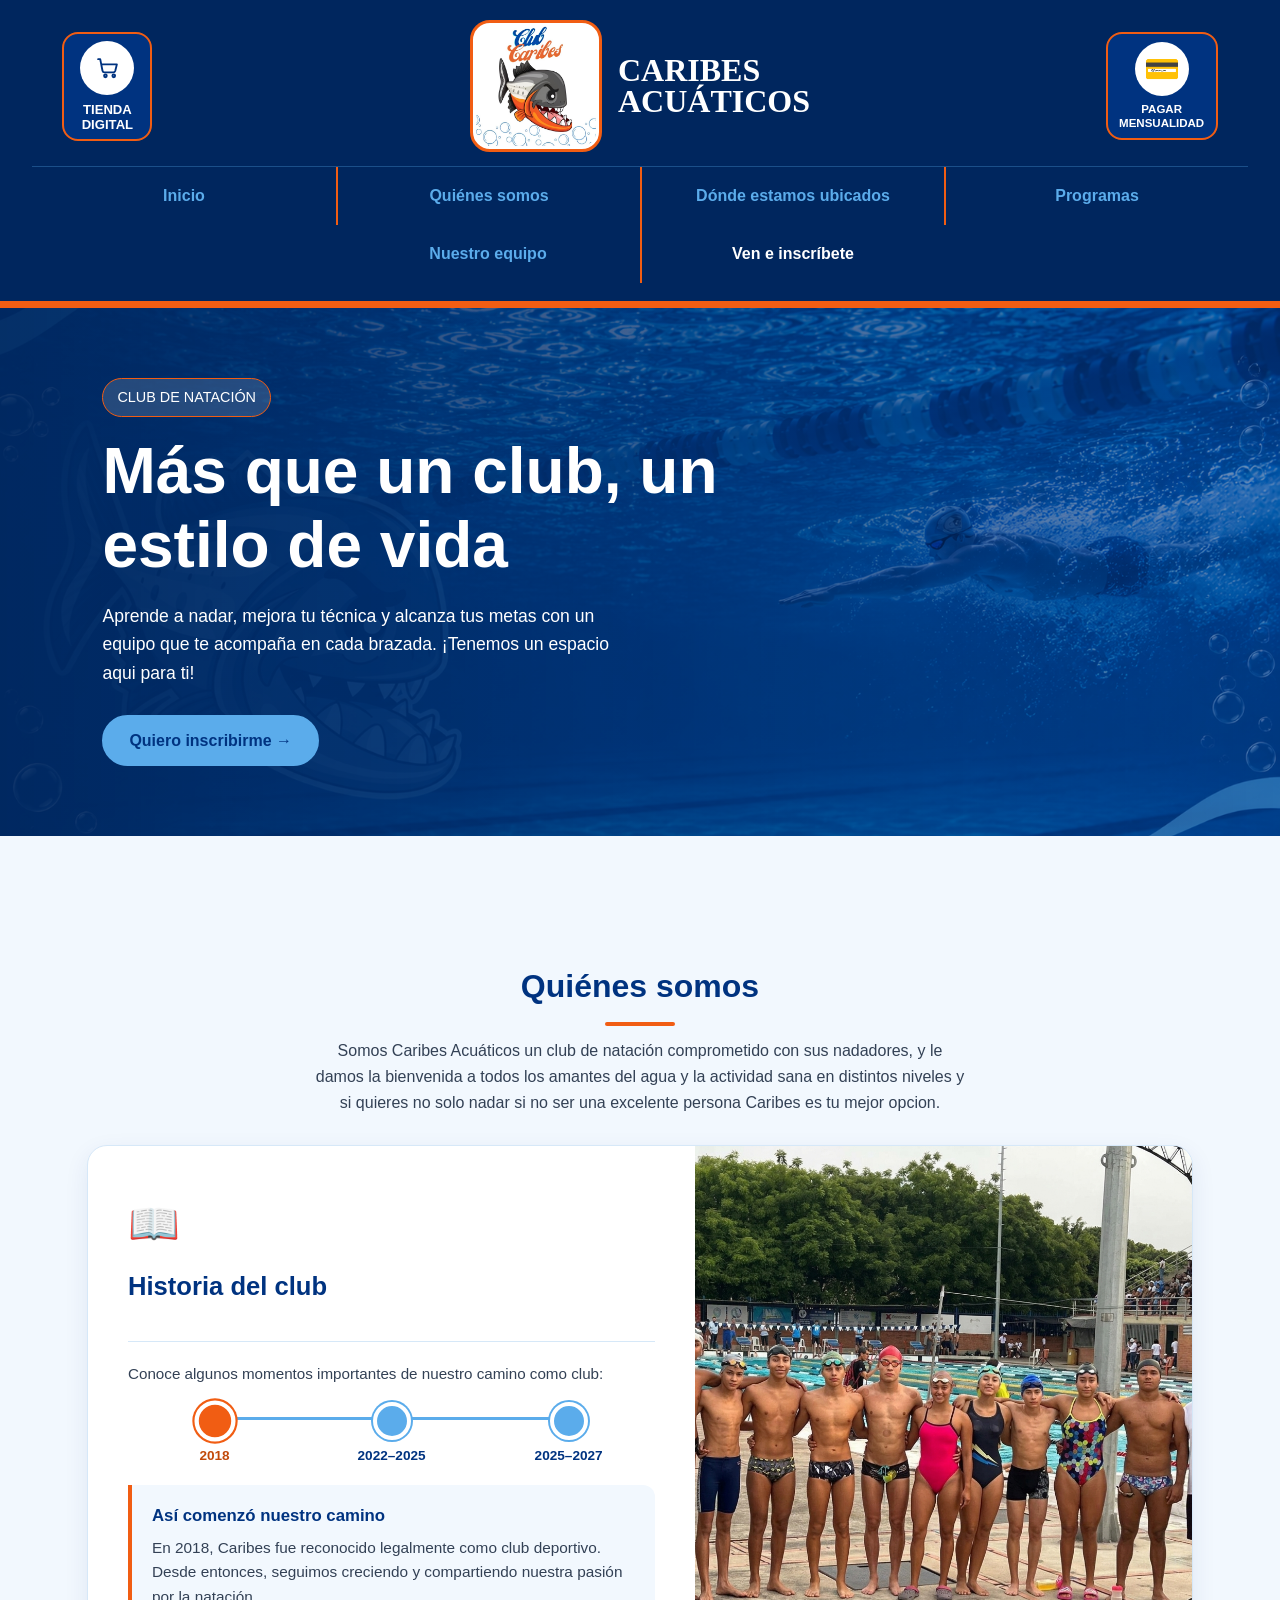
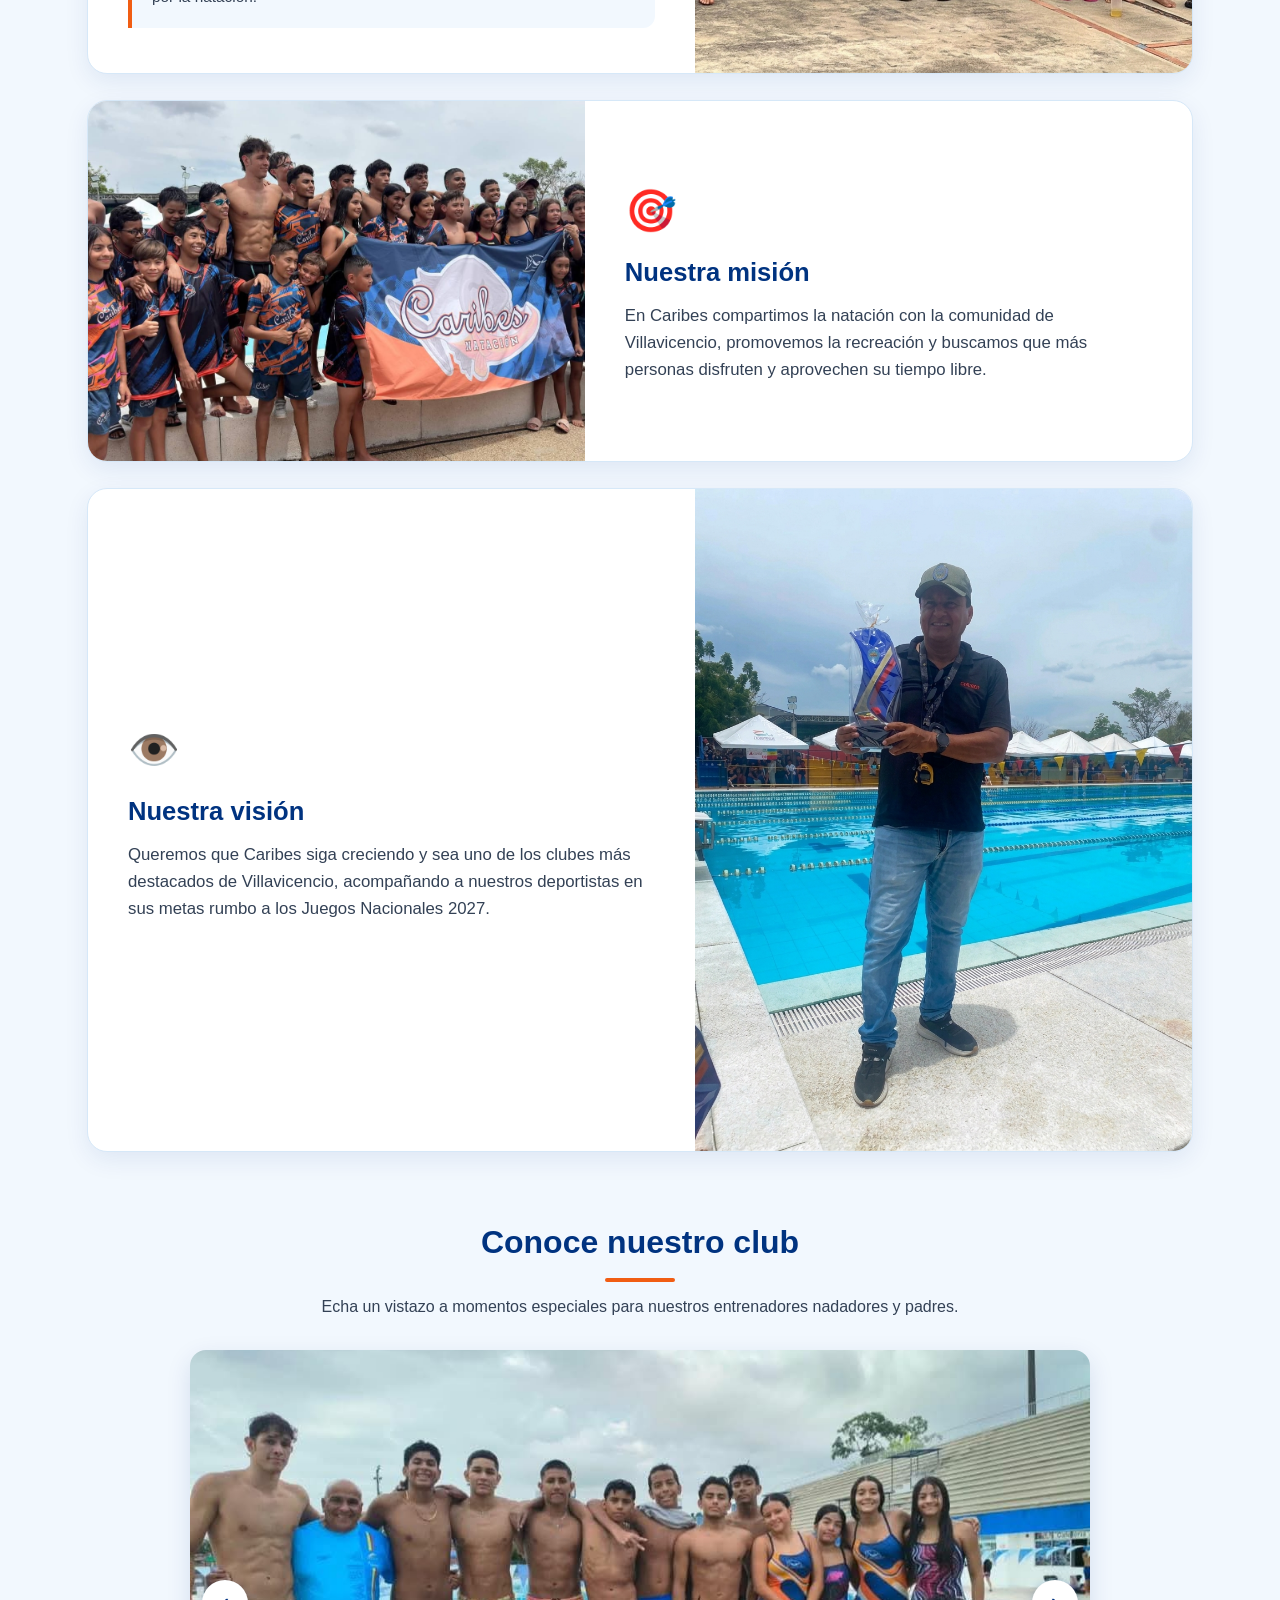
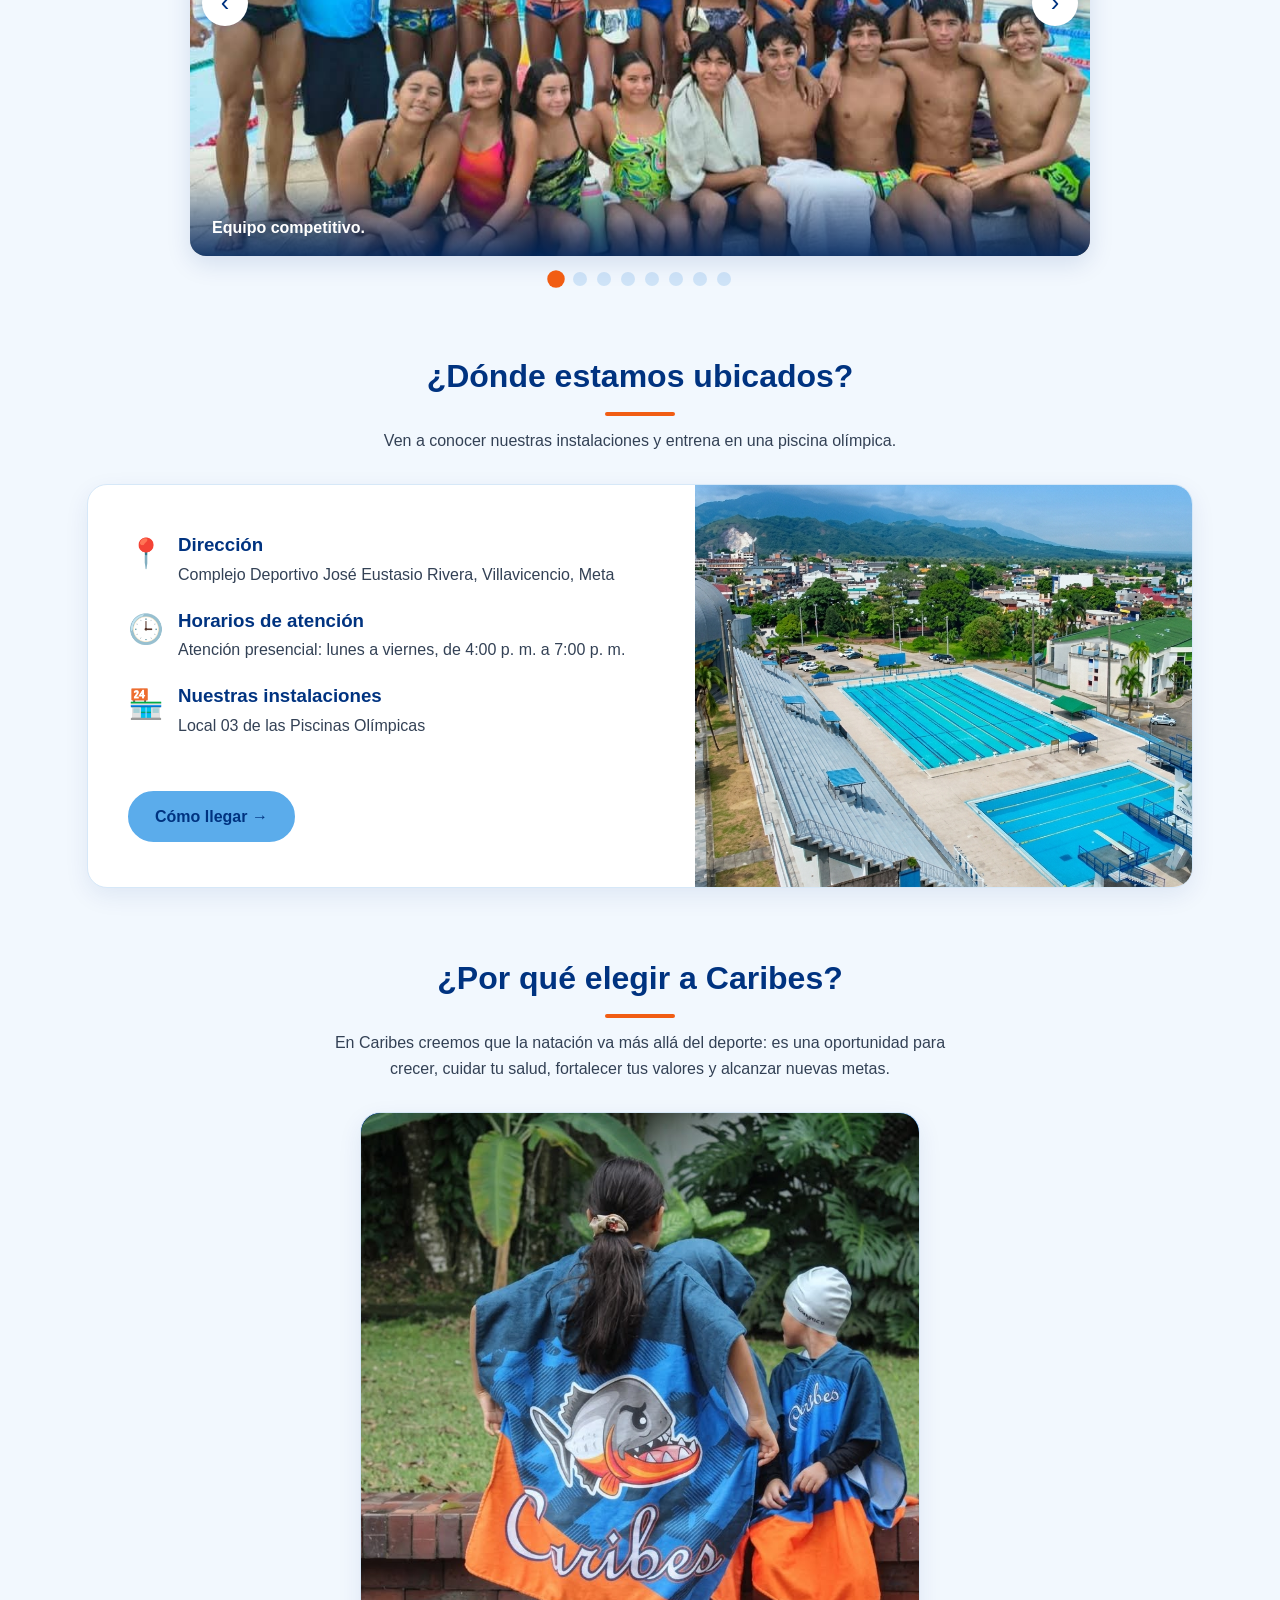
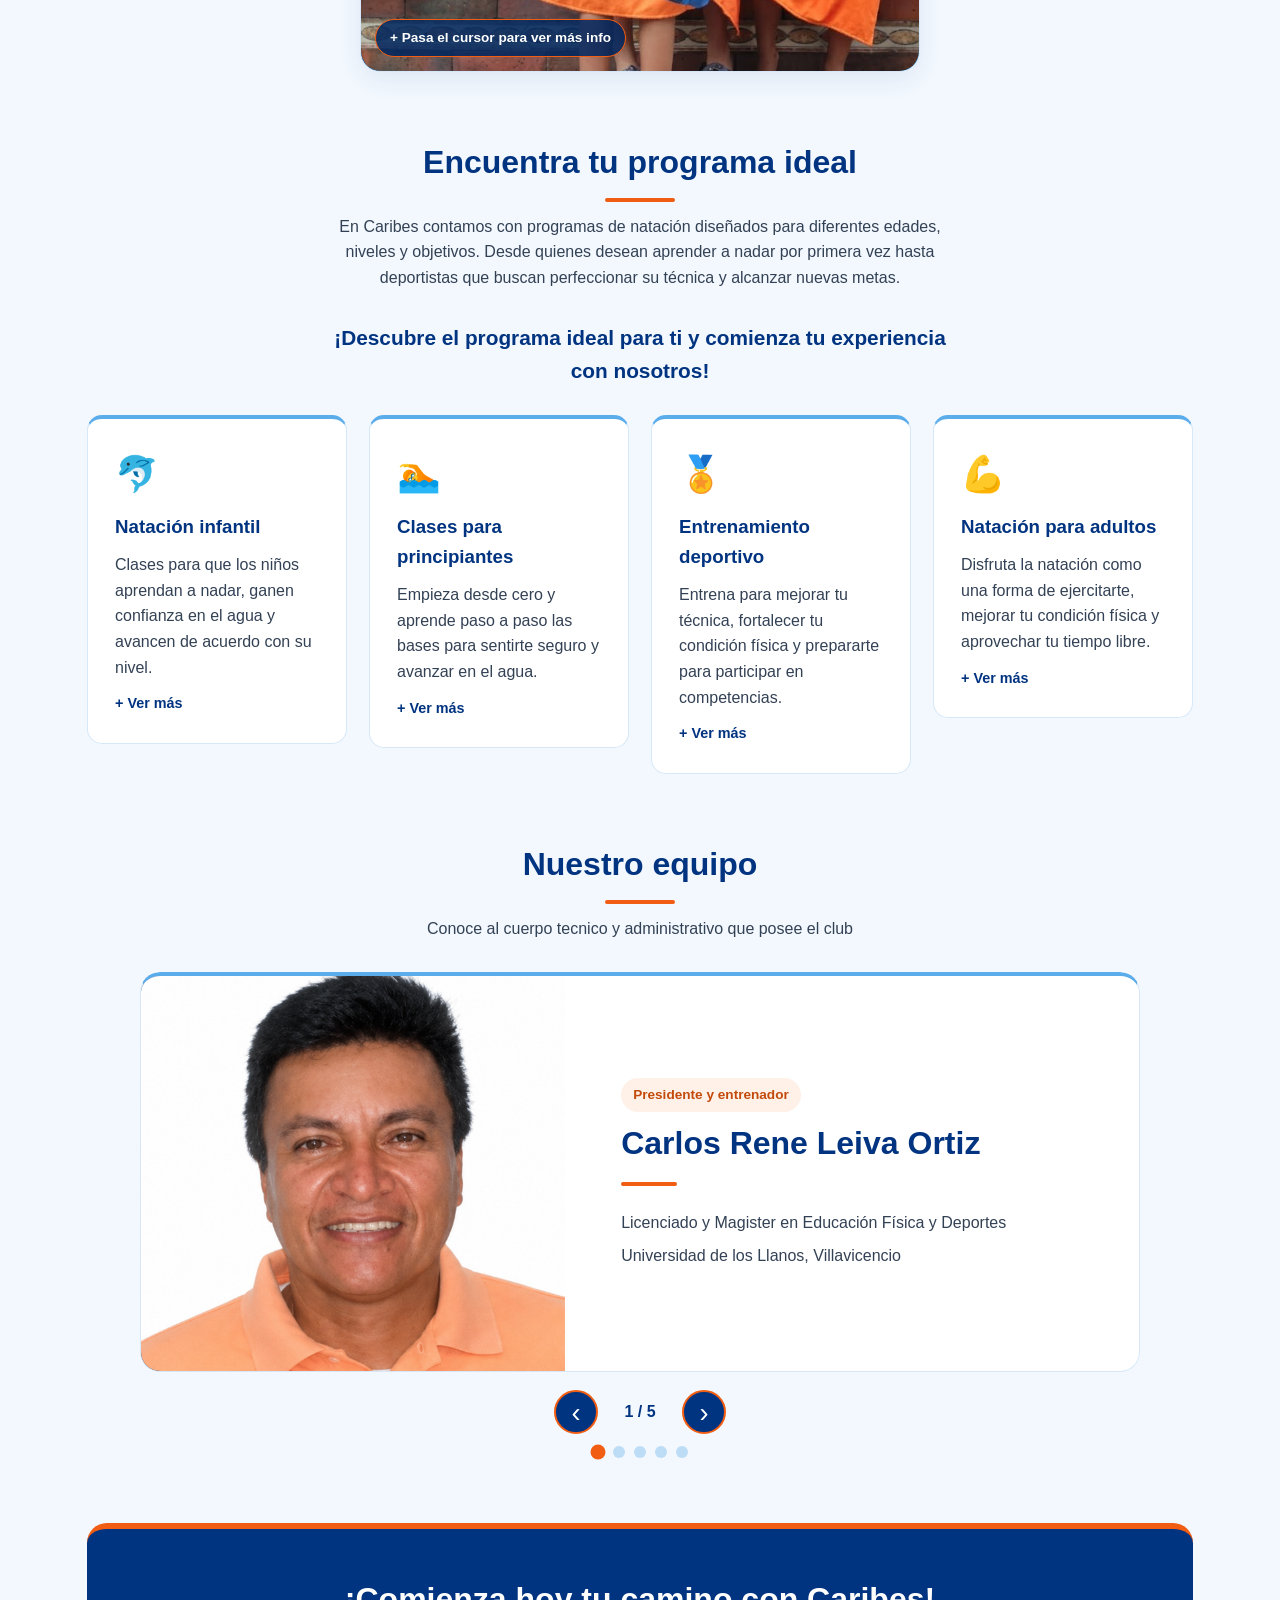
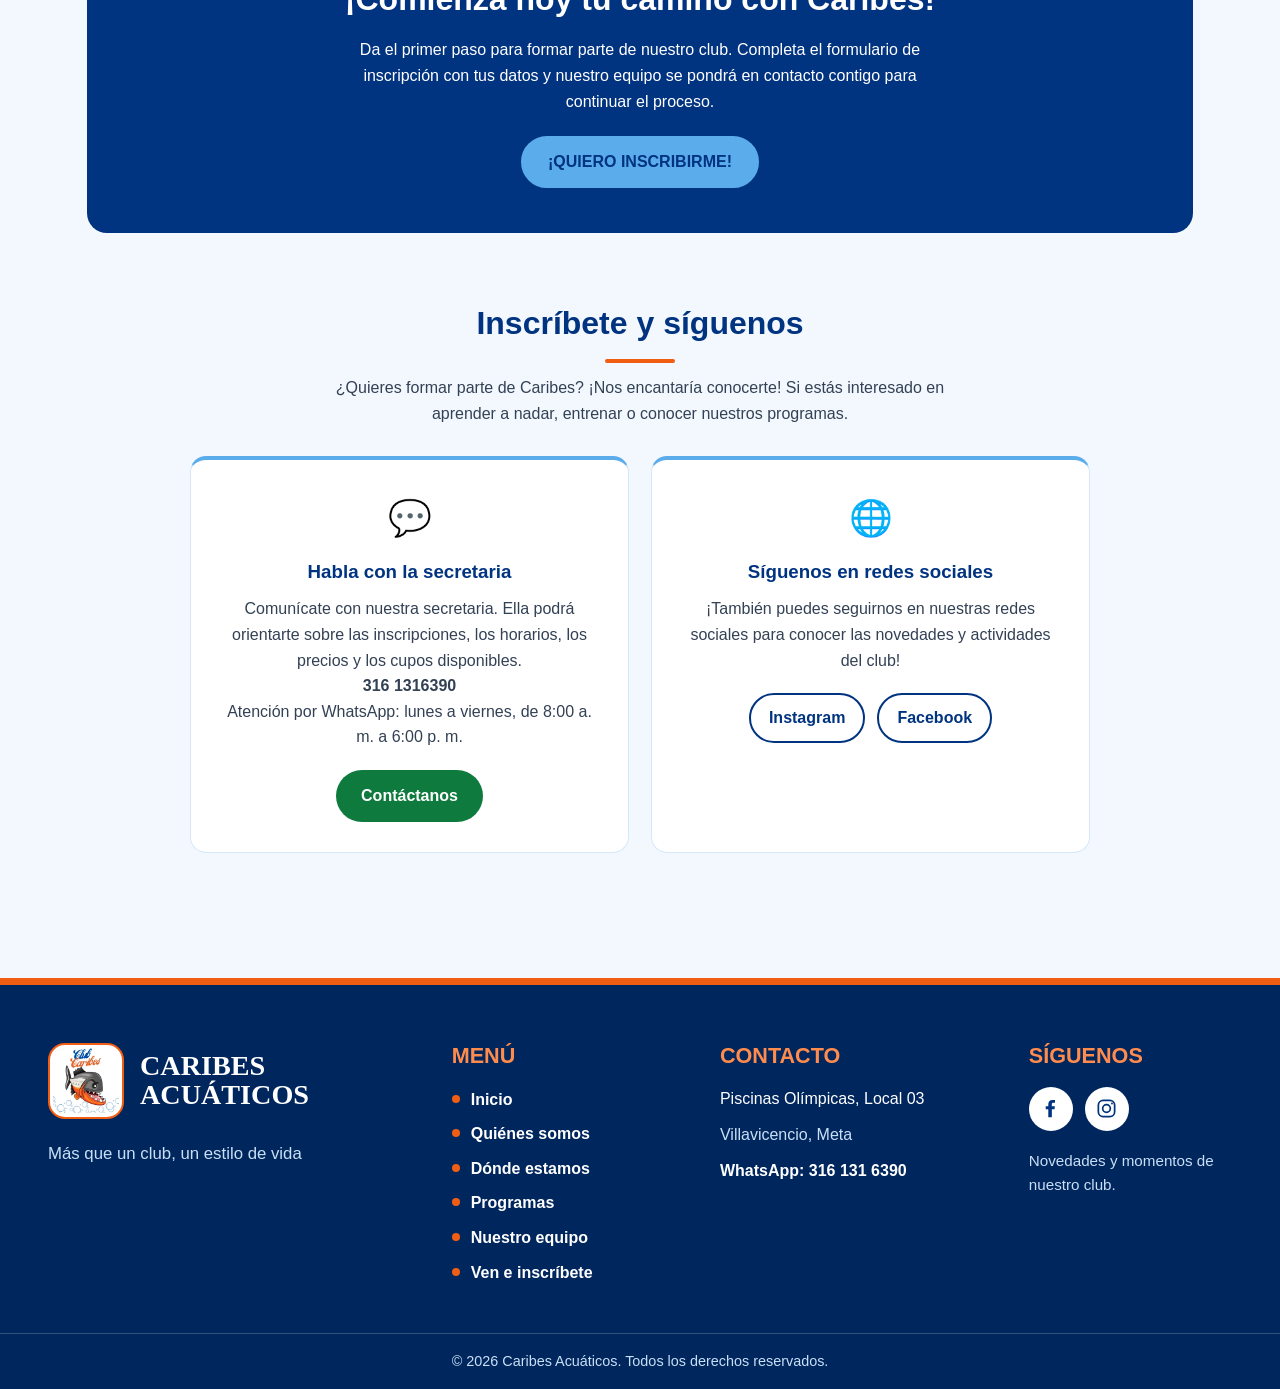
==== commit 8f664723: "Update index.html" ====
--- a/index.html
+++ b/index.html
@@ -366,7 +366,7 @@
                 <h3>Carlos Rene Leiva Ortiz</h3>
                 <span class="equipo-linea" aria-hidden="true"></span>
                 <ul class="datos-certificacion">
-                  <li>Licenciado en Educación Física y Deportes</li>
+                  <li>Licenciado y Magister en Educación Física y Deportes</li>
                   <li>Universidad de los Llanos, Villavicencio</li>
                 </ul>
               </div>
@@ -392,7 +392,7 @@
                 <img class="equipo-retrato" src="img/ent-miguel.png" alt="Retrato de Miguel Stefan Novoa Peña" loading="lazy">
               </div>
               <div class="equipo-slide-info">
-                <p class="equipo-rol acreditacion">Entrenador de división menores</p>
+                <p class="equipo-rol acreditacion">Entrenador de división menores y adultos </p>
                 <h3>Miguel Stefan Novoa Peña</h3>
                 <span class="equipo-linea" aria-hidden="true"></span>
                 <ul class="datos-certificacion">
@@ -422,7 +422,7 @@
               </div>
               <div class="equipo-slide-info">
                 <p class="equipo-rol">Secretaria</p>
-                <h3>Anyela Zabala Medina</h3>
+                <h3>Anyela Milena Zabala Areyana</h3>
                 <span class="equipo-linea" aria-hidden="true"></span>
                 <p class="secretaria-descripcion">
                   Te orienta sobre las inscripciones, los horarios y la información del club.
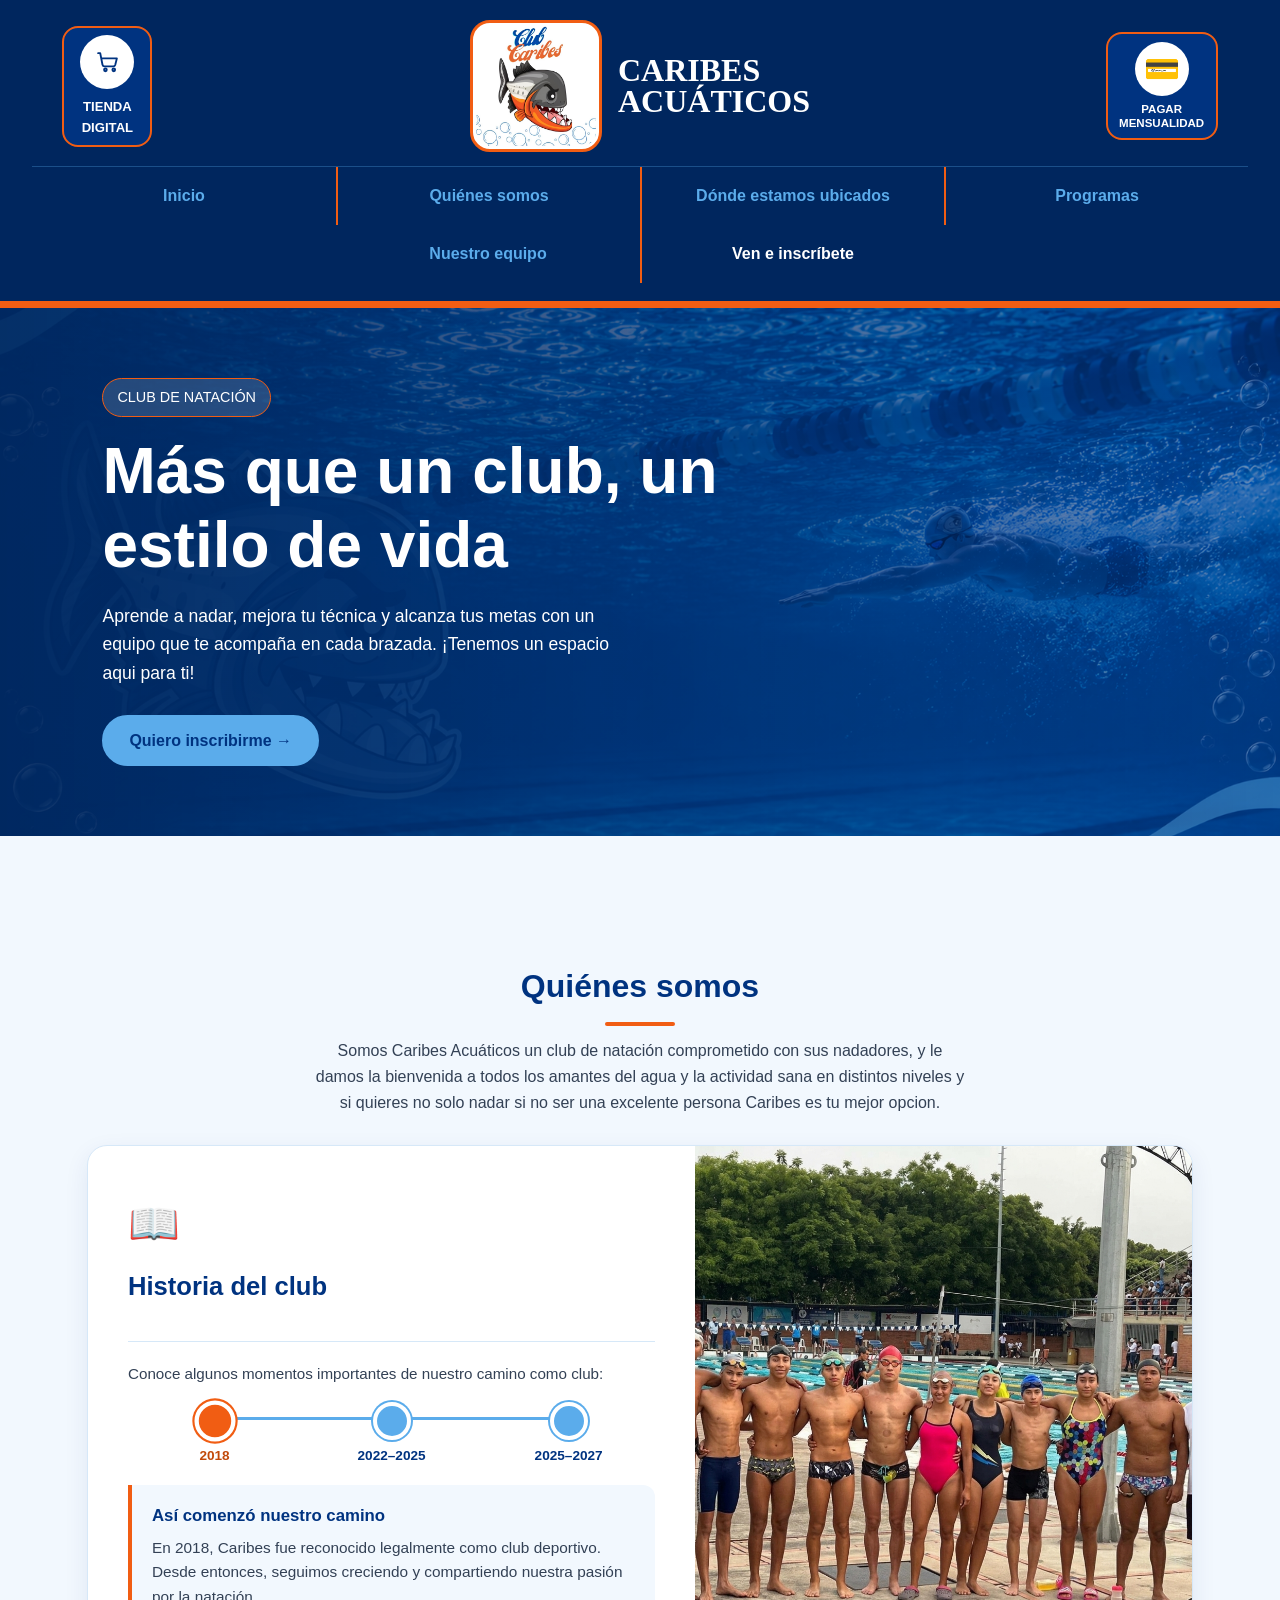
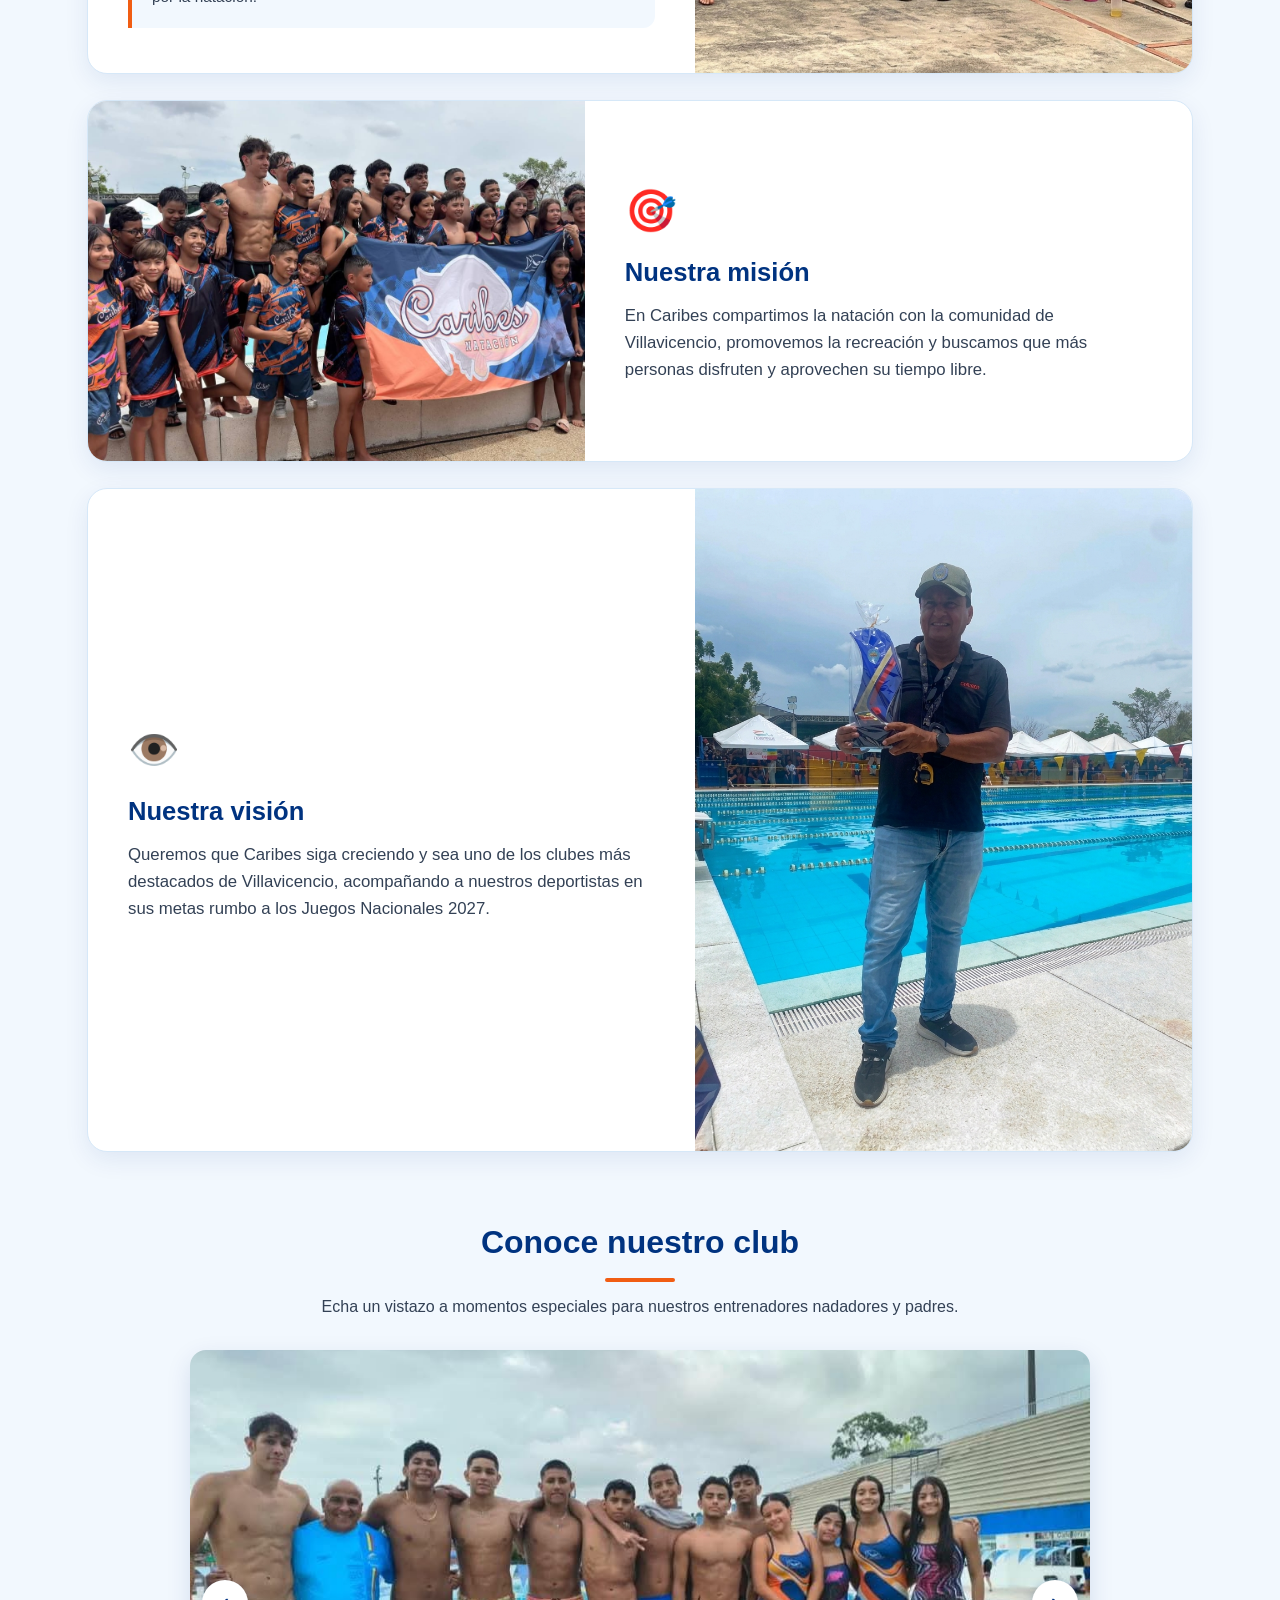
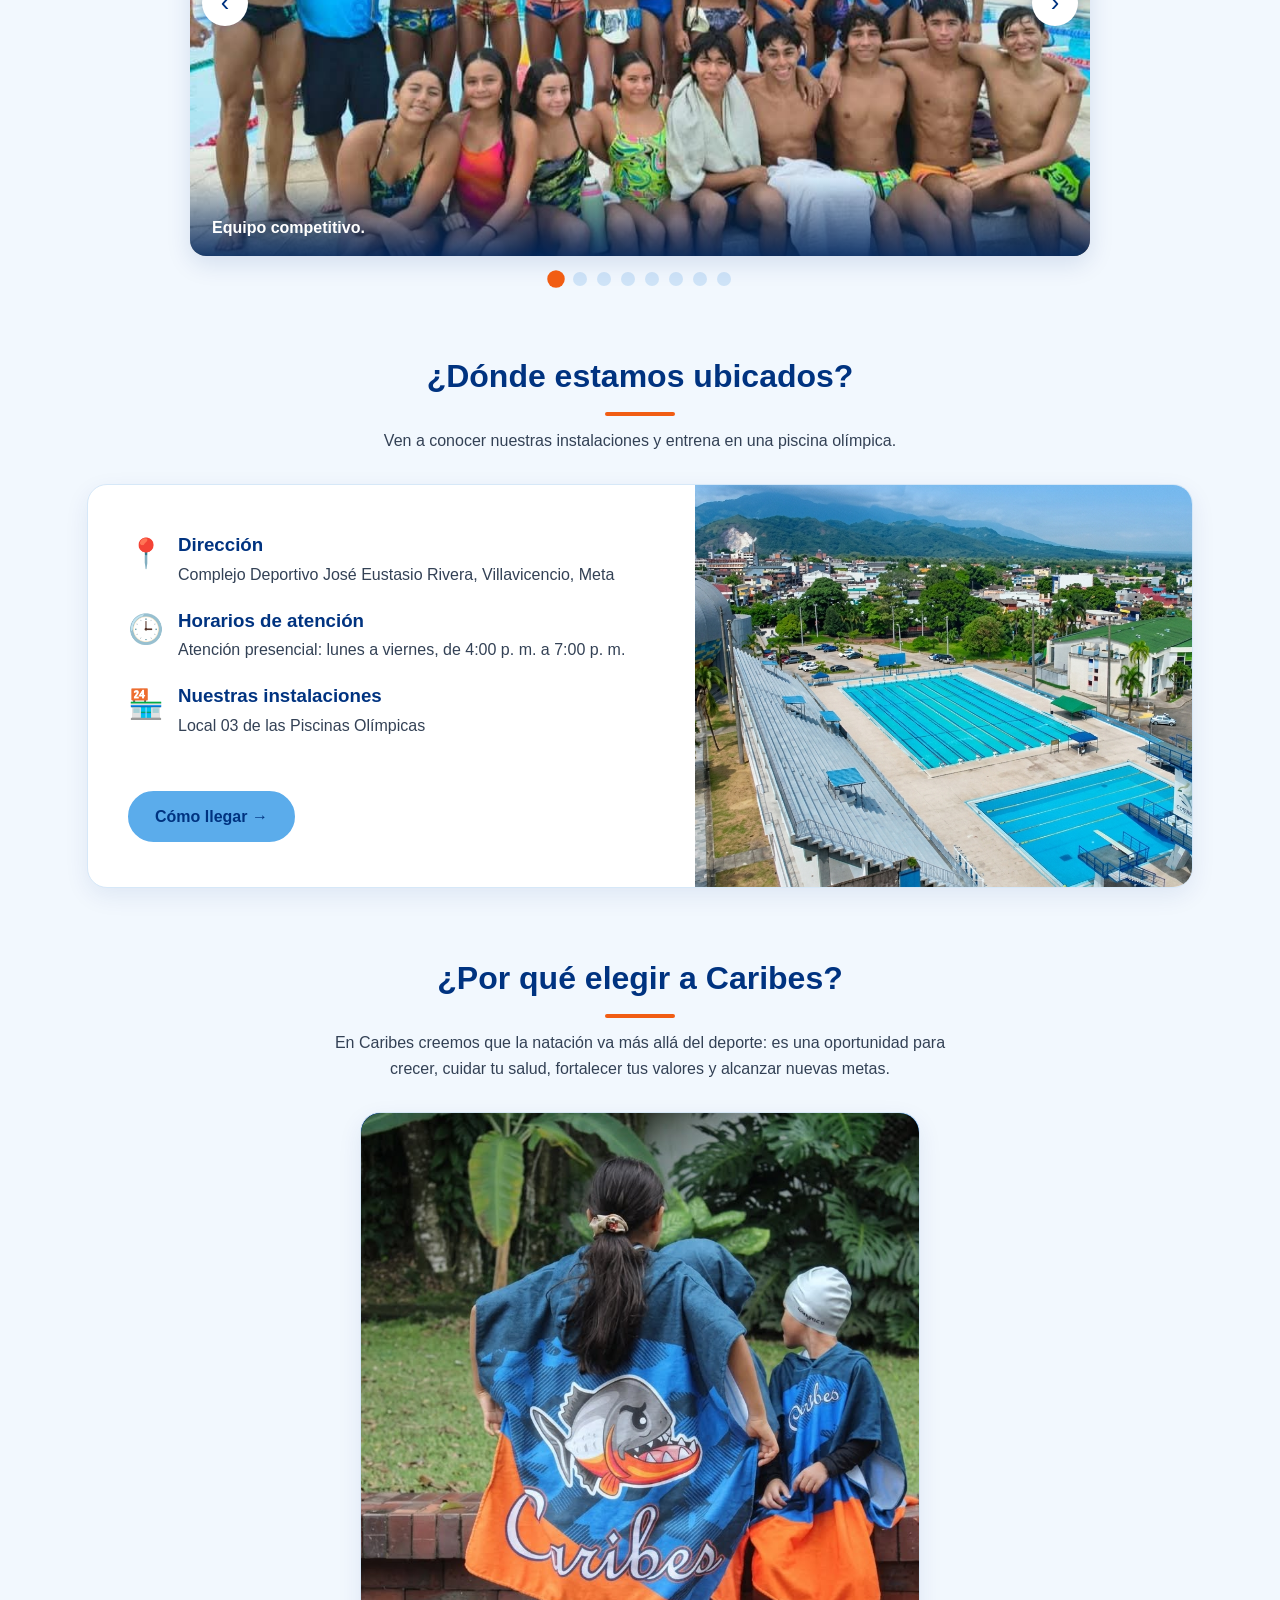
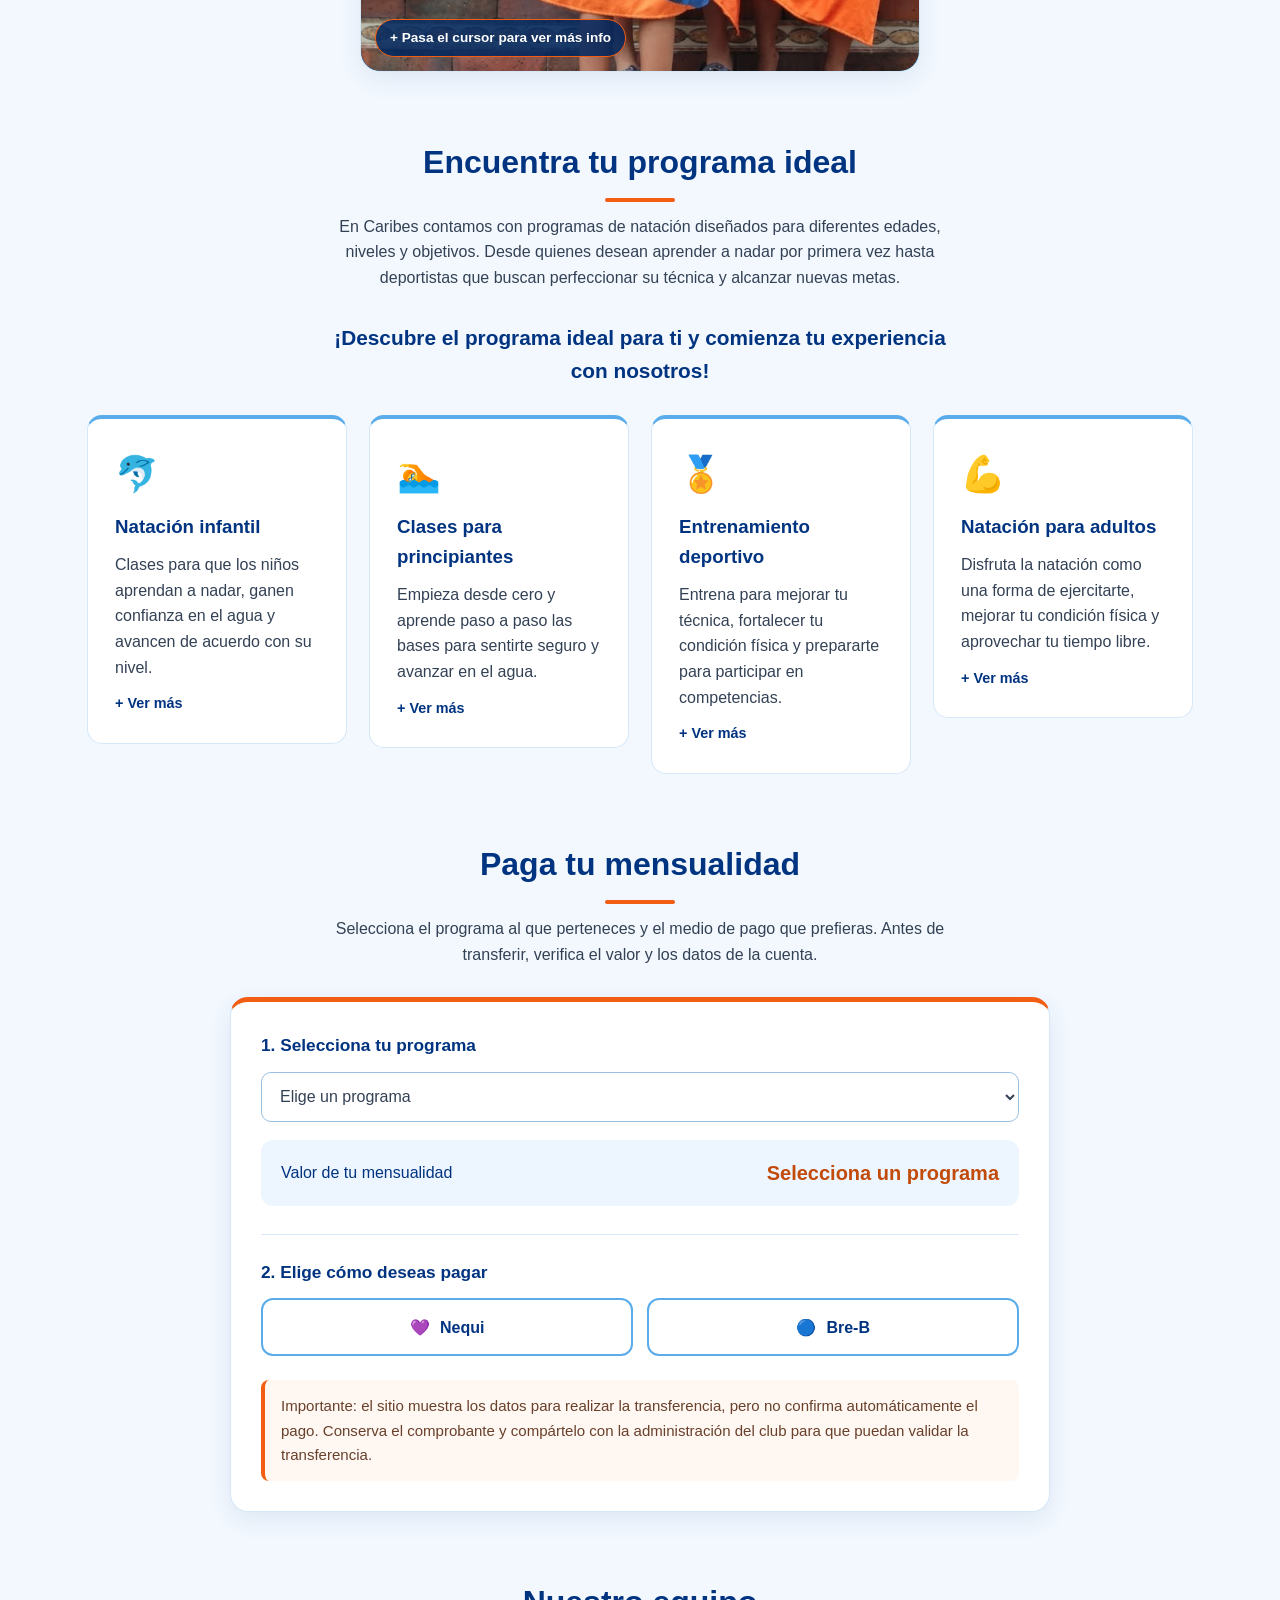
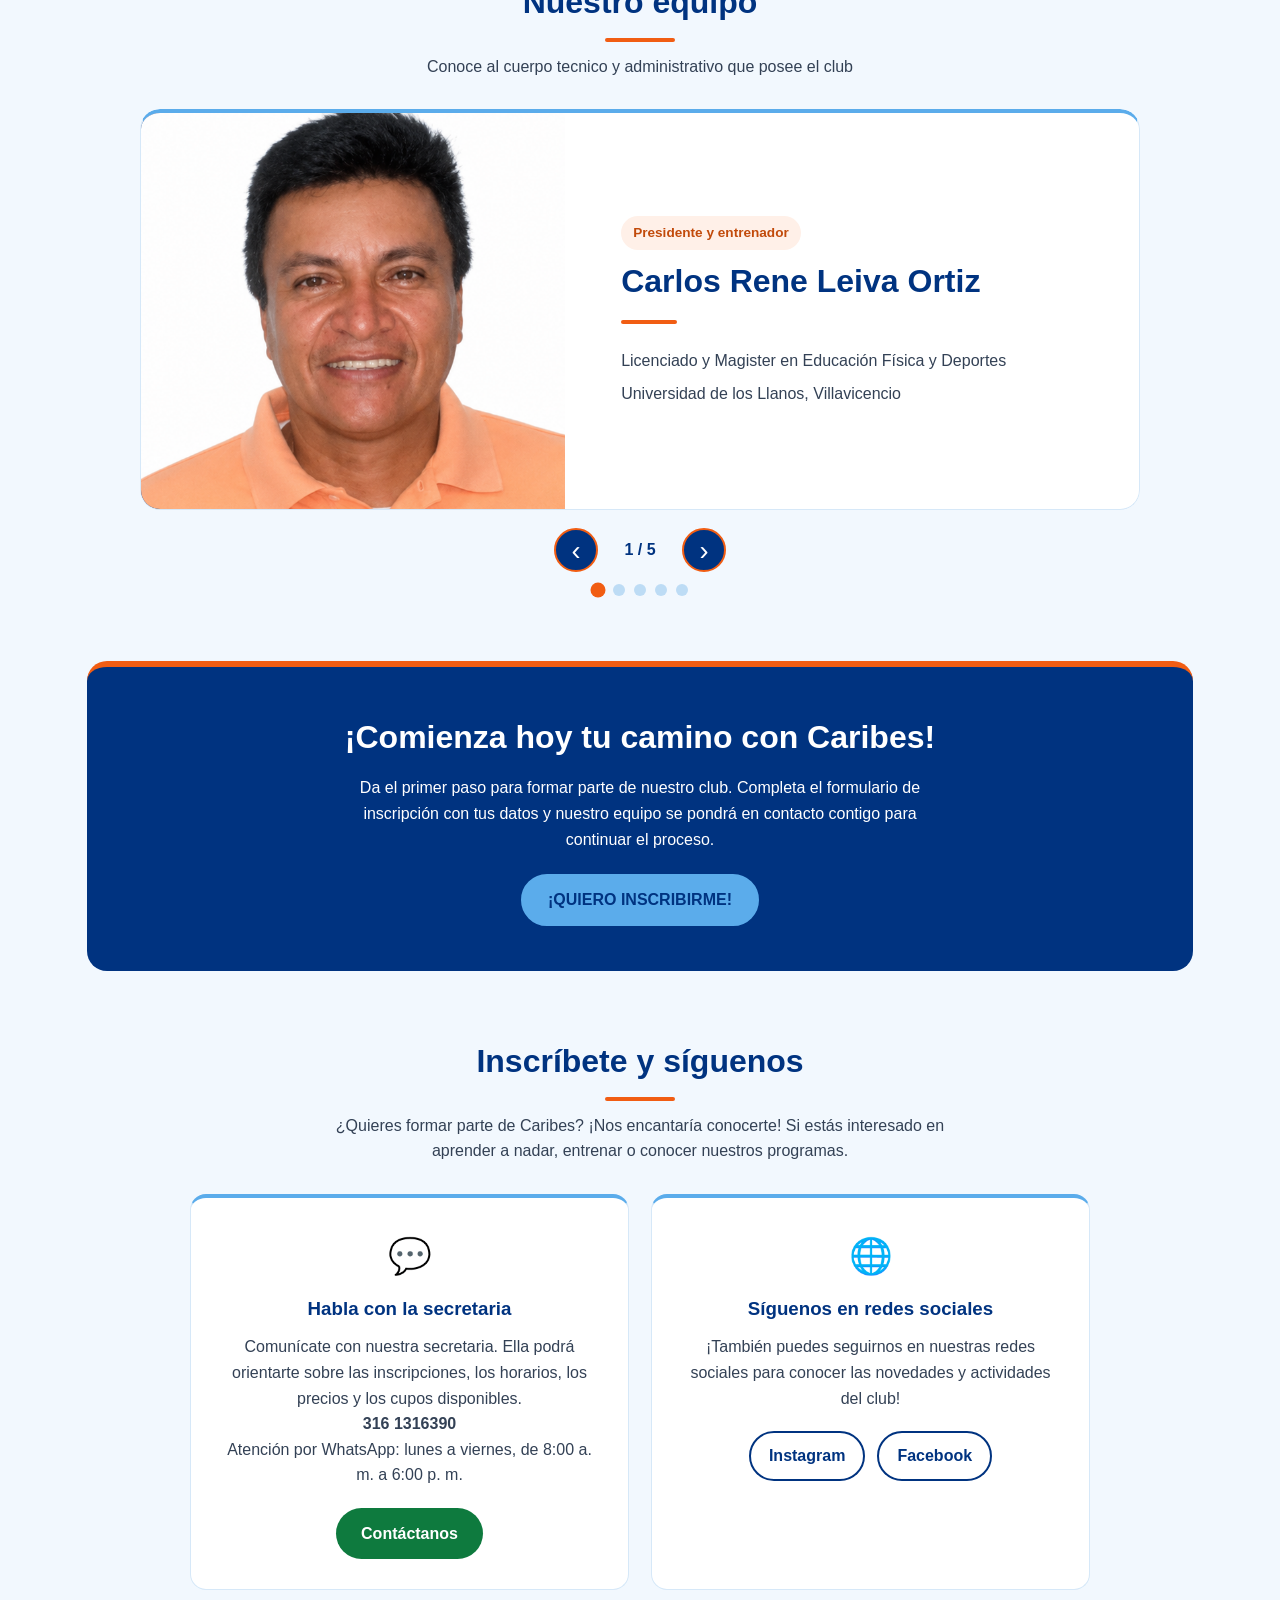
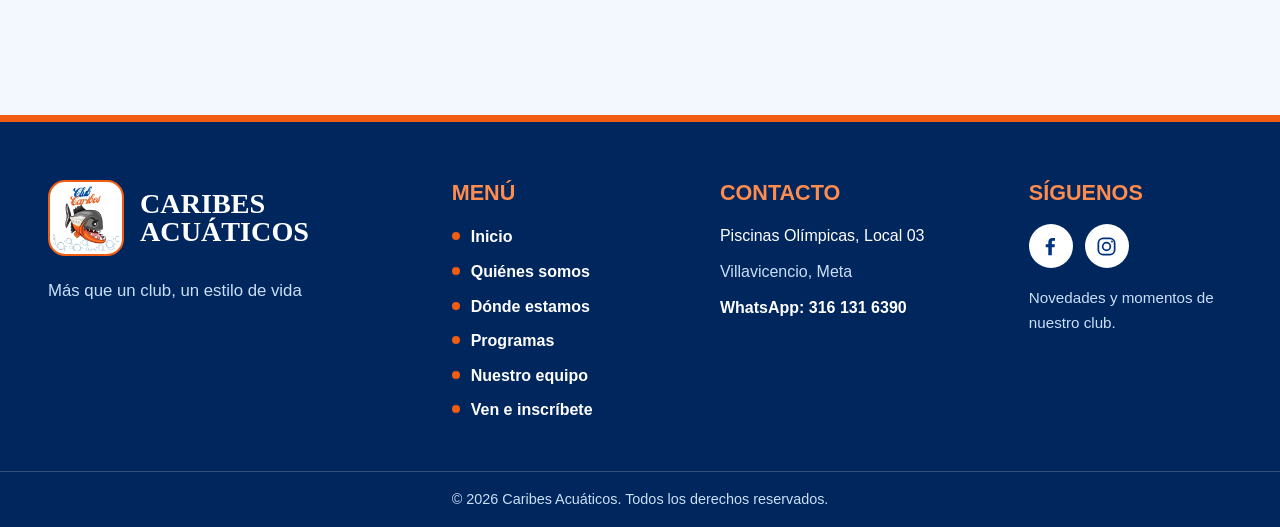
==== commit 4cef0b94: "Update print statement from 'Hello' to 'Goodbye'" ====
--- a/index.html
+++ b/index.html
@@ -33,8 +33,8 @@
         </span>
       </a>
 
-      <a href="img/qr-mensualidad.png" class="pago-btn" target="_blank" rel="noopener noreferrer"
-        aria-label="Pagar mensualidad: abrir código QR en una pestaña nueva">
+      <a href="#pagar-mensualidad" class="pago-btn"
+        aria-label="Ir a la sección para pagar mensualidad">
         <span class="pago-circulo" aria-hidden="true">💳</span>
         <span class="pago-etiqueta">PAGAR MENSUALIDAD</span>
       </a>
@@ -347,6 +347,64 @@
       </div>
     </section>
 
+
+    <section id="pagar-mensualidad" class="seccion-pagos">
+      <h2 class="titulo">Paga tu mensualidad</h2>
+      <p class="descripcion">
+        Selecciona el programa al que perteneces y el medio de pago que prefieras.
+        Antes de transferir, verifica el valor y los datos de la cuenta.
+      </p>
+
+      <div class="pagos-contenido">
+        <div class="pago-paso">
+          <label for="programa-pago">1. Selecciona tu programa</label>
+          <select id="programa-pago" class="pago-select">
+            <option value="">Elige un programa</option>
+            <option value="infantil">Natación infantil</option>
+            <option value="principiantes">Clases para principiantes</option>
+            <option value="deportivo">Entrenamiento deportivo</option>
+            <option value="adultos">Natación para adultos</option>
+          </select>
+          <div class="pago-total" aria-live="polite" aria-atomic="true">
+            <span>Valor de tu mensualidad</span>
+            <strong id="valor-mensualidad">Selecciona un programa</strong>
+          </div>
+        </div>
+
+        <div class="pago-paso">
+          <p class="pago-etiqueta-paso">2. Elige cómo deseas pagar</p>
+          <div class="metodos-pago" role="group" aria-label="Medios de pago">
+            <button type="button" class="metodo-pago" data-metodo="nequi" aria-pressed="false">
+              <span aria-hidden="true">💜</span> Nequi
+            </button>
+            <button type="button" class="metodo-pago" data-metodo="breb" aria-pressed="false">
+              <span aria-hidden="true">🔵</span> Bre-B
+            </button>
+          </div>
+
+          <div id="datos-nequi" class="datos-pago" hidden aria-live="polite">
+            <h3>Paga por Nequi</h3>
+            <p><strong>Número Nequi:</strong> <span id="numero-nequi">PENDIENTE DE CONFIGURAR</span></p>
+            <img src="img/qr-nequi.png" alt="Código QR de Nequi" class="qr-pago" loading="lazy">
+            <p class="ayuda-qr">Escanea el código QR desde la aplicación Nequi.</p>
+          </div>
+
+          <div id="datos-breb" class="datos-pago" hidden aria-live="polite">
+            <h3>Paga por Bre-B</h3>
+            <p><strong>Llave Bre-B:</strong> <span id="llave-breb">PENDIENTE DE CONFIGURAR</span></p>
+            <img src="img/qr-breb.png" alt="Código QR de la llave Bre-B" class="qr-pago" loading="lazy">
+            <p class="ayuda-qr">Escanea el código QR desde la aplicación de tu entidad financiera.</p>
+          </div>
+        </div>
+
+        <p class="aviso-pago">
+          Importante: el sitio muestra los datos para realizar la transferencia, pero no confirma
+          automáticamente el pago. Conserva el comprobante y compártelo con la administración del club
+          para que puedan validar la transferencia.
+        </p>
+      </div>
+    </section>
+
     <section id="equipo">
       <h2 class="titulo">Nuestro equipo</h2>
       <p class="descripcion">
@@ -555,6 +613,58 @@
     </div>
   </aside>
 
+
+  <script>
+    (function () {
+      // CONFIGURACIÓN: reemplaza null por el valor mensual de cada programa (solo números).
+      // Ejemplo: infantil: 120000
+      var valoresMensualidad = {
+        infantil: null,
+        principiantes: null,
+        deportivo: null,
+        adultos: null
+      };
+
+      // CONFIGURACIÓN: reemplaza estos textos por los datos oficiales del club.
+      var numeroNequi = 'PENDIENTE DE CONFIGURAR';
+      var llaveBreb = 'PENDIENTE DE CONFIGURAR';
+
+      var selector = document.getElementById('programa-pago');
+      var valor = document.getElementById('valor-mensualidad');
+      var botonesMetodo = document.querySelectorAll('.metodo-pago');
+      var datosNequi = document.getElementById('datos-nequi');
+      var datosBreb = document.getElementById('datos-breb');
+      var formatoCOP = new Intl.NumberFormat('es-CO', {
+        style: 'currency', currency: 'COP', maximumFractionDigits: 0
+      });
+
+      document.getElementById('numero-nequi').textContent = numeroNequi;
+      document.getElementById('llave-breb').textContent = llaveBreb;
+
+      selector.addEventListener('change', function () {
+        var programa = selector.value;
+        if (!programa) {
+          valor.textContent = 'Selecciona un programa';
+        } else if (typeof valoresMensualidad[programa] === 'number' && valoresMensualidad[programa] >= 0) {
+          valor.textContent = formatoCOP.format(valoresMensualidad[programa]);
+        } else {
+          valor.textContent = 'Precio pendiente de configurar';
+        }
+      });
+
+      botonesMetodo.forEach(function (boton) {
+        boton.addEventListener('click', function () {
+          var metodo = boton.getAttribute('data-metodo');
+          botonesMetodo.forEach(function (otro) {
+            otro.setAttribute('aria-pressed', otro === boton ? 'true' : 'false');
+          });
+          datosNequi.hidden = metodo !== 'nequi';
+          datosBreb.hidden = metodo !== 'breb';
+        });
+      });
+    })();
+  </script>
+
   <script>
     (function () {
       var botonAbrir = document.getElementById('abrir-tienda');
--- a/estilos.css
+++ b/estilos.css
@@ -1,3 +1,8 @@
+
+/* =========================================
+   CONFIGURACIÓN GENERAL
+========================================= */
+
 * {
   margin: 0;
   padding: 0;
@@ -25,6 +30,7 @@
   background: var(--fondo);
   color: var(--texto);
   line-height: 1.6;
+  overflow-x: hidden;
 }
 
 a:focus-visible,
@@ -32,6 +38,11 @@
   outline: 3px solid var(--naranja);
   outline-offset: 3px;
 }
+
+
+/* =========================================
+   PORTADA PRINCIPAL
+========================================= */
 
 .hero {
   min-height: 490px;
@@ -88,6 +99,11 @@
   transform: translateY(-3px);
 }
 
+
+/* =========================================
+   ESTRUCTURA Y TÍTULOS
+========================================= */
+
 main {
   max-width: 1150px;
   margin: auto;
@@ -122,6 +138,11 @@
   margin: 0 auto 30px;
 }
 
+
+/* =========================================
+   PROGRAMAS
+========================================= */
+
 .programas {
   display: grid;
   grid-template-columns: repeat(auto-fit, minmax(220px, 1fr));
@@ -205,6 +226,11 @@
 .expandible:focus .pista {
   display: none;
 }
+
+
+/* =========================================
+   BENEFICIOS Y BLOQUES INFORMATIVOS
+========================================= */
 
 .porque {
   display: flex;
@@ -291,6 +317,11 @@
 .porque-info > .btn {
   margin-top: 24px;
 }
+
+
+/* =========================================
+   TARJETA INTERACTIVA DE METAS
+========================================= */
 
 .metas {
   position: relative;
@@ -422,6 +453,11 @@
   opacity: 0;
 }
 
+
+/* =========================================
+   EQUIPO: ESTILOS GENERALES
+========================================= */
+
 .equipo {
   display: grid;
   grid-template-columns: repeat(auto-fit, minmax(220px, 1fr));
@@ -493,6 +529,11 @@
   color: var(--azul-oscuro);
 }
 
+
+/* =========================================
+   LLAMADO A LA ACCIÓN
+========================================= */
+
 .llamada {
   background: var(--azul-oscuro);
   border-top: 6px solid var(--naranja);
@@ -511,6 +552,11 @@
   max-width: 600px;
   margin: 0 auto 22px;
 }
+
+
+/* =========================================
+   CARRUSEL DE GALERÍA
+========================================= */
 
 .carrusel {
   position: relative;
@@ -613,6 +659,11 @@
   transform: scale(1.25);
 }
 
+
+/* =========================================
+   REDES SOCIALES
+========================================= */
+
 .redes {
   display: grid;
   grid-template-columns: repeat(auto-fit, minmax(280px, 1fr));
@@ -677,6 +728,11 @@
   background: var(--azul-oscuro);
   color: white;
 }
+
+
+/* =========================================
+   PIE DE PÁGINA
+========================================= */
 
 footer {
   background: var(--azul-profundo);
@@ -841,7 +897,11 @@
   font-weight: bold;
 }
 
-/* Encabezado */
+
+/* =========================================
+   ENCABEZADO Y NAVEGACIÓN
+========================================= */
+
 .site-header {
   display: block;
   padding: 20px 2.5% 18px;
@@ -986,6 +1046,11 @@
   color: white;
 }
 
+
+/* =========================================
+   BOTÓN DE CARRITO
+========================================= */
+
 .carrito-btn {
   display: flex;
   flex: 0 0 90px;
@@ -1034,6 +1099,11 @@
   stroke-linecap: round;
   stroke-linejoin: round;
 }
+
+
+/* =========================================
+   LÍNEA DE TIEMPO DE HISTORIA
+========================================= */
 
 .linea-tiempo {
   width: 100%;
@@ -1136,6 +1206,11 @@
 .historia-imagen.cambiando {
   opacity: 0.35;
 }
+
+
+/* =========================================
+   TIENDA DIGITAL
+========================================= */
 
 .tienda-fondo {
   position: fixed;
@@ -1256,6 +1331,11 @@
   overflow: hidden;
 }
 
+
+/* =========================================
+   SUBTÍTULO DE PROGRAMAS
+========================================= */
+
 #programas > h3 {
   max-width: 650px;
   margin: 0 auto 28px;
@@ -1264,7 +1344,11 @@
   text-align: center;
 }
 
-/* Carrusel del equipo */
+
+/* =========================================
+   CARRUSEL DEL EQUIPO
+========================================= */
+
 #equipo .equipo-carrusel {
   max-width: 1000px;
   margin: 0 auto;
@@ -1433,16 +1517,1008 @@
   border: 0;
 }
 
+
+/* =========================================
+   ADAPTACIÓN PARA TABLETAS Y COMPUTADORES
+========================================= */
+
+@media (max-width: 1024px) {
+
+  main {
+    max-width: 100%;
+    padding: 50px 25px;
+  }
+
+  .pie-contenido {
+    grid-template-columns: repeat(2, minmax(0, 1fr));
+    gap: 35px;
+  }
+
+  .encabezado-superior {
+    padding-left: 1%;
+    padding-right: 1%;
+  }
+
+  .marca-logo {
+    width: 110px;
+    height: 110px;
+    flex-basis: 110px;
+  }
+
+  .equipo-carrusel-pista .equipo-slide {
+    grid-template-columns: minmax(0, 0.9fr) minmax(0, 1.1fr);
+  }
+
+  .equipo-slide-info {
+    padding: 30px;
+  }
+}
+
+
+/* =========================================
+   TABLETAS Y CELULARES GRANDES
+========================================= */
+
+@media (max-width: 768px) {
+
+  main {
+    padding: 40px 20px;
+  }
+
+  section {
+    margin-bottom: 50px;
+  }
+
+  .hero {
+    min-height: 420px;
+    padding: 60px 7%;
+    background-position: center;
+  }
+
+  .hero h1 {
+    font-size: clamp(2.1rem, 6vw, 3rem);
+  }
+
+  .hero p {
+    font-size: 1rem;
+  }
+
+  .titulo {
+    font-size: 1.75rem;
+  }
+
+  .descripcion {
+    font-size: 0.96rem;
+  }
+
+
+  /* Encabezado */
+
+  .site-header {
+    padding: 15px 3% 12px;
+  }
+
+  .encabezado-superior {
+    min-height: auto;
+    gap: 10px;
+  }
+
+  .marca {
+    gap: 10px;
+  }
+
+  .marca-logo {
+    width: 90px;
+    height: 90px;
+    flex-basis: 90px;
+  }
+
+  .marca-texto {
+    font-size: clamp(1.2rem, 3vw, 1.8rem);
+    white-space: normal;
+  }
+
+  .pago-btn,
+  .carrito-btn {
+    width: 82px;
+    min-height: 85px;
+    flex-basis: 82px;
+  }
+
+  .pago-circulo,
+  .carrito-circulo {
+    width: 44px;
+    height: 44px;
+  }
+
+  .menu-principal {
+    grid-template-columns: repeat(3, minmax(0, 1fr));
+  }
+
+  .menu-enlace,
+  .menu-enlace:nth-child(5),
+  .menu-enlace:nth-child(6) {
+    grid-column: auto;
+    min-height: 52px;
+    padding: 9px 6px;
+    font-size: 0.9rem;
+    border-left: 1px solid var(--naranja);
+  }
+
+  .menu-enlace:nth-child(3n + 1) {
+    border-left: 0;
+  }
+
+
+  /* Bloques de información */
+
+  .porque {
+    flex-direction: column;
+  }
+
+  .porque.invertido {
+    flex-direction: column;
+  }
+
+  .porque-imagen {
+    flex: auto;
+    width: 100%;
+    min-height: 280px;
+    height: 280px;
+  }
+
+  .porque-info {
+    padding: 30px;
+  }
+
+  .metas {
+    max-width: 500px;
+  }
+
+
+  /* Programas */
+
+  .programas {
+    grid-template-columns: repeat(2, minmax(0, 1fr));
+    gap: 16px;
+  }
+
+  .tarjeta {
+    padding: 22px;
+  }
+
+
+  /* Historia */
+
+  .linea-tiempo-puntos {
+    gap: 5px;
+  }
+
+  .momento-tiempo {
+    font-size: 0.8rem;
+  }
+
+  .momento-detalle {
+    padding: 16px;
+  }
+
+
+  /* Carrusel del equipo */
+
+  .equipo-carrusel-pista .equipo-slide {
+    grid-template-columns: 1fr;
+  }
+
+  .equipo-slide-foto {
+    min-height: 300px;
+    height: 300px;
+  }
+
+  .equipo-retrato {
+    min-height: 300px;
+    height: 300px;
+    object-position: center 25%;
+  }
+
+  .equipo-slide-info {
+    padding: 28px;
+  }
+
+
+  /* Tienda */
+
+  .tienda-panel {
+    width: 75vw;
+    min-width: 0;
+    max-width: 520px;
+    padding: 25px;
+  }
+
+  .tienda-contenido {
+    padding: 30px 20px;
+  }
+
+
+  /* Pie de página */
+
+  .pie-contenido {
+    grid-template-columns: repeat(2, minmax(0, 1fr));
+    gap: 30px;
+    padding: 45px 25px;
+  }
+
+  .pie-identidad {
+    flex-wrap: wrap;
+  }
+
+
+  /* Redes */
+
+  .redes {
+    grid-template-columns: repeat(2, minmax(0, 1fr));
+  }
+}
+
+
+/* =========================================
+   CELULARES
+========================================= */
+
+@media (max-width: 560px) {
+
+  body {
+    font-size: 15px;
+  }
+
+  main {
+    padding: 30px 14px;
+  }
+
+  section {
+    margin-bottom: 42px;
+    scroll-margin-top: 12px;
+  }
+
+  .hero {
+    min-height: 390px;
+    padding: 45px 22px;
+    background-position: center;
+  }
+
+  .hero h1 {
+    font-size: 2.2rem;
+  }
+
+  .hero p {
+    font-size: 0.98rem;
+  }
+
+  .etiqueta {
+    font-size: 0.8rem;
+  }
+
+  .btn {
+    padding: 11px 20px;
+    font-size: 0.9rem;
+  }
+
+  .titulo {
+    font-size: 1.55rem;
+  }
+
+  .descripcion {
+    font-size: 0.92rem;
+    margin-bottom: 24px;
+  }
+
+
+  /* Encabezado en dos filas */
+
+  .site-header {
+    padding: 12px 12px 10px;
+  }
+
+  .encabezado-superior {
+    grid-template-columns: repeat(2, minmax(0, 1fr));
+    gap: 12px;
+    padding: 0 0 14px;
+  }
+
+  .encabezado-superior > .marca {
+    grid-column: 1 / -1;
+    grid-row: 1;
+    justify-self: center;
+    justify-content: center;
+  }
+
+  .marca-logo {
+    width: 76px;
+    height: 76px;
+    flex-basis: 76px;
+    border-radius: 14px;
+  }
+
+  .marca-texto {
+    font-size: clamp(1.3rem, 5vw, 1.8rem);
+  }
+
+  .encabezado-superior > .carrito-btn {
+    grid-column: 1;
+    grid-row: 2;
+    justify-self: center;
+  }
+
+  .encabezado-superior > .pago-btn {
+    grid-column: 2;
+    grid-row: 2;
+    justify-self: center;
+  }
+
+  .pago-btn,
+  .carrito-btn {
+    width: 100%;
+    max-width: 135px;
+    min-height: 75px;
+    flex-basis: auto;
+    flex-direction: row;
+    gap: 8px;
+    padding: 8px;
+    border-radius: 12px;
+  }
+
+  .pago-circulo,
+  .carrito-circulo {
+    width: 38px;
+    height: 38px;
+    flex-shrink: 0;
+  }
+
+  .pago-circulo {
+    font-size: 1.3rem;
+  }
+
+  .carrito-icono {
+    width: 21px;
+    height: 21px;
+  }
+
+  .pago-etiqueta,
+  .carrito-etiqueta {
+    font-size: 0.72rem;
+  }
+
+
+  /* Menú de navegación */
+
+  .menu-principal {
+    grid-template-columns: repeat(2, minmax(0, 1fr));
+    border-top: 1px solid rgba(91, 172, 235, 0.3);
+  }
+
+  .menu-enlace,
+  .menu-enlace:nth-child(5),
+  .menu-enlace:nth-child(6) {
+    grid-column: auto;
+    min-height: 46px;
+    padding: 8px 5px;
+    font-size: 0.84rem;
+    border-left: 1px solid var(--naranja);
+    border-bottom: 1px solid rgba(91, 172, 235, 0.15);
+  }
+
+  .menu-enlace:nth-child(2n + 1) {
+    border-left: 0;
+  }
+
+
+  /* Tarjetas */
+
+  .programas {
+    grid-template-columns: 1fr;
+    gap: 15px;
+  }
+
+  .tarjeta {
+    padding: 22px;
+  }
+
+  .tarjeta h3 {
+    font-size: 1.1rem;
+  }
+
+
+  /* Beneficios */
+
+  .porque {
+    border-radius: 15px;
+  }
+
+  .porque-imagen {
+    height: 230px;
+    min-height: 230px;
+  }
+
+  .porque-info {
+    padding: 24px 20px;
+  }
+
+  .porque-titulo {
+    font-size: 1.4rem;
+  }
+
+  .porque-lista {
+    gap: 14px;
+  }
+
+  .porque-lista li {
+    gap: 10px;
+  }
+
+  .porque-info > p {
+    font-size: 0.95rem;
+  }
+
+
+  /* Metas */
+
+  .metas {
+    width: 100%;
+    aspect-ratio: 1 / 1;
+    border-radius: 15px;
+  }
+
+  .metas img {
+    border-radius: 15px;
+  }
+
+  .metas-detalle {
+    padding: 22px;
+  }
+
+  .metas-detalle .icono {
+    font-size: 1.8rem;
+  }
+
+  .metas-detalle .porque-titulo {
+    font-size: 1.25rem;
+  }
+
+  .metas-detalle p {
+    font-size: 0.88rem;
+    margin-bottom: 8px;
+  }
+
+  .metas-detalle li {
+    font-size: 0.84rem;
+    margin-bottom: 5px;
+  }
+
+  .pista-img {
+    left: 10px;
+    bottom: 10px;
+    padding: 6px 11px;
+    font-size: 0.76rem;
+  }
+
+  .metas-icono {
+    font-size: 4rem;
+  }
+
+
+  /* Línea de tiempo */
+
+  .linea-tiempo {
+    margin-top: 18px;
+  }
+
+  .linea-tiempo-puntos {
+    gap: 2px;
+    margin-left: 0;
+    margin-right: 0;
+  }
+
+  .linea-tiempo-puntos::before {
+    left: 15%;
+    right: 15%;
+  }
+
+  .momento-tiempo {
+    width: 33.333%;
+    padding: 0 2px;
+    font-size: 0.72rem;
+    overflow-wrap: anywhere;
+  }
+
+  .momento-tiempo::before {
+    width: 25px;
+    height: 25px;
+    flex-basis: 25px;
+  }
+
+  .momento-detalle {
+    padding: 15px;
+  }
+
+  .momento-detalle p {
+    font-size: 0.9rem;
+  }
+
+
+  /* Galería */
+
+  .carrusel {
+    width: 100%;
+  }
+
+  .diapositiva {
+    aspect-ratio: 4 / 3;
+  }
+
+  .diapositiva figcaption {
+    padding: 28px 14px 12px;
+    font-size: 0.88rem;
+  }
+
+  .carrusel-btn {
+    width: 36px;
+    height: 36px;
+    font-size: 1.3rem;
+  }
+
+  .carrusel-btn.anterior {
+    left: 7px;
+  }
+
+  .carrusel-btn.siguiente {
+    right: 7px;
+  }
+
+  .puntos {
+    gap: 8px;
+  }
+
+  .punto {
+    width: 11px;
+    height: 11px;
+  }
+
+
+  /* Equipo */
+
+  .equipo-carrusel-pista .equipo-slide {
+    min-height: auto;
+    border-radius: 15px;
+  }
+
+  .equipo-slide-foto {
+    height: 270px;
+    min-height: 270px;
+  }
+
+  .equipo-retrato {
+    height: 270px;
+    min-height: 270px;
+  }
+
+  .equipo-slide-info {
+    padding: 23px 19px;
+  }
+
+  .equipo-slide-info h3 {
+    font-size: 1.45rem;
+    overflow-wrap: anywhere;
+  }
+
+  .equipo-slide-info .datos-certificacion {
+    font-size: 0.9rem;
+  }
+
+  .equipo-carrusel-controles {
+    gap: 13px;
+  }
+
+  .equipo-carrusel-btn {
+    width: 40px;
+    height: 40px;
+  }
+
+
+  /* Redes */
+
+  .redes {
+    grid-template-columns: 1fr;
+    gap: 15px;
+  }
+
+  .redes-tarjeta {
+    padding: 24px 18px;
+  }
+
+  .btn-whatsapp {
+    max-width: 100%;
+    padding: 12px 18px;
+    overflow-wrap: anywhere;
+  }
+
+  .lista-redes {
+    gap: 9px;
+  }
+
+  .red {
+    padding: 9px 14px;
+    font-size: 0.88rem;
+  }
+
+
+  /* Inscripción */
+
+  .llamada {
+    padding: 32px 18px;
+    border-radius: 15px;
+  }
+
+  .llamada h2 {
+    font-size: 1.55rem;
+  }
+
+
+  /* Tienda */
+
+  .tienda-panel {
+    width: 100%;
+    max-width: none;
+    min-width: 0;
+    padding: 20px 15px;
+    border-left: 0;
+    border-top: 5px solid var(--naranja);
+  }
+
+  .tienda-cerrar {
+    width: 42px;
+    height: 42px;
+  }
+
+  .tienda-contenido {
+    padding: 28px 17px;
+    border-radius: 15px;
+  }
+
+  .tienda-pez {
+    font-size: 3.5rem;
+  }
+
+  .tienda-mensaje {
+    font-size: 0.98rem;
+  }
+
+
+  /* Pie de página */
+
+  .pie-contenido {
+    grid-template-columns: 1fr;
+    gap: 28px;
+    padding: 38px 22px;
+  }
+
+  .pie-identidad {
+    gap: 12px;
+  }
+
+  .pie-logo {
+    width: 65px;
+    height: 65px;
+    flex-basis: 65px;
+  }
+
+  .pie-titulo {
+    font-size: 1.6rem;
+  }
+
+  .pie-lema {
+    margin-top: 14px;
+    font-size: 0.95rem;
+  }
+
+  .pie-columna h2 {
+    font-size: 1.15rem;
+    margin-bottom: 12px;
+  }
+
+  .pie-redes-texto {
+    max-width: 100%;
+  }
+
+  .pie-final {
+    font-size: 0.8rem;
+    padding: 15px;
+  }
+}
+
+
+/* =========================================
+   CELULARES PEQUEÑOS
+========================================= */
+
+@media (max-width: 380px) {
+
+  main {
+    padding-left: 11px;
+    padding-right: 11px;
+  }
+
+  .marca-logo {
+    width: 65px;
+    height: 65px;
+    flex-basis: 65px;
+  }
+
+  .marca-texto {
+    font-size: 1.2rem;
+  }
+
+  .pago-btn,
+  .carrito-btn {
+    max-width: 125px;
+  }
+
+  .pago-etiqueta,
+  .carrito-etiqueta {
+    font-size: 0.66rem;
+  }
+
+  .menu-enlace {
+    font-size: 0.77rem;
+  }
+
+  .hero h1 {
+    font-size: 1.9rem;
+  }
+
+  .metas-detalle {
+    padding: 16px;
+  }
+
+  .metas-detalle p,
+  .metas-detalle li {
+    font-size: 0.8rem;
+  }
+
+  .momento-tiempo {
+    font-size: 0.67rem;
+  }
+
+  .equipo-slide-info {
+    padding: 20px 15px;
+  }
+}
+
+
+/* =========================================
+   ACCESIBILIDAD Y AJUSTES GENERALES
+========================================= */
+
 @media (prefers-reduced-motion: reduce) {
+
   html {
     scroll-behavior: auto;
   }
 
-  .carrusel-pista {
-    scroll-behavior: auto;
-  }
-
-  .btn,
-  .tarjeta,
-  .btn-whatsapp,
-  .
+  *,
+  *::before,
+  *::after {
+    scroll-behavior: auto !important;
+    animation-duration: 0.01ms !important;
+    animation-iteration-count: 1 !important;
+    transition-duration: 0.01ms !important;
+  }
+}
+
+
+/* Evita desbordamientos de imágenes */
+
+img,
+svg {
+  max-width: 100%;
+}
+
+
+/* Mantiene la tipografía de los controles */
+
+button,
+input,
+textarea {
+  font: inherit;
+}
+
+
+/* Evita que los elementos superen el ancho disponible */
+
+.porque-info,
+.equipo-slide-info,
+.tarjeta,
+.redes-tarjeta {
+  min-width: 0;
+}
+
+
+/* Permite que los textos largos se ajusten */
+
+p,
+h1,
+h2,
+h3,
+h4,
+li {
+  overflow-wrap: break-word;
+}
+
+
+
+/* =========================================
+   PAGOS DE MENSUALIDAD
+========================================= */
+
+.seccion-pagos {
+  scroll-margin-top: 28px;
+}
+
+.pagos-contenido {
+  max-width: 820px;
+  margin: 0 auto;
+  padding: 30px;
+  background: var(--blanco);
+  border: 1px solid var(--borde);
+  border-top: 5px solid var(--naranja);
+  border-radius: 18px;
+  box-shadow: 0 8px 25px #00338015;
+}
+
+.pago-paso + .pago-paso {
+  margin-top: 28px;
+  padding-top: 24px;
+  border-top: 1px solid var(--borde);
+}
+
+.pago-paso > label,
+.pago-etiqueta-paso {
+  display: block;
+  margin-bottom: 12px;
+  color: var(--azul-oscuro);
+  font-size: 1.08rem;
+  font-weight: 700;
+}
+
+.pago-select {
+  display: block;
+  width: 100%;
+  min-height: 50px;
+  padding: 12px 14px;
+  border: 1px solid #9bbfe0;
+  border-radius: 10px;
+  background: #fff;
+  color: var(--texto);
+  font: inherit;
+}
+
+.pago-select:focus-visible,
+.metodo-pago:focus-visible {
+  outline: 3px solid var(--naranja);
+  outline-offset: 3px;
+}
+
+.pago-total {
+  display: flex;
+  flex-wrap: wrap;
+  align-items: center;
+  justify-content: space-between;
+  gap: 10px;
+  margin-top: 18px;
+  padding: 17px 20px;
+  border-radius: 12px;
+  background: #edf6ff;
+  color: var(--azul-oscuro);
+}
+
+.pago-total strong {
+  color: var(--naranja-texto);
+  font-size: 1.25rem;
+}
+
+.metodos-pago {
+  display: grid;
+  grid-template-columns: repeat(2, minmax(0, 1fr));
+  gap: 14px;
+}
+
+.metodo-pago {
+  min-height: 58px;
+  padding: 12px 18px;
+  border: 2px solid var(--azul-claro);
+  border-radius: 12px;
+  background: #fff;
+  color: var(--azul-oscuro);
+  font: inherit;
+  font-weight: 700;
+  cursor: pointer;
+  transition: background 0.2s ease, border-color 0.2s ease, transform 0.2s ease;
+}
+
+.metodo-pago:hover {
+  transform: translateY(-2px);
+  border-color: var(--naranja);
+}
+
+.metodo-pago[aria-pressed="true"] {
+  border-color: var(--naranja);
+  background: #fff3ec;
+  box-shadow: inset 0 0 0 1px var(--naranja);
+}
+
+.metodo-pago span {
+  margin-right: 6px;
+}
+
+.datos-pago {
+  margin-top: 20px;
+  padding: 22px;
+  border: 1px solid var(--borde);
+  border-radius: 14px;
+  background: #f8fbff;
+  text-align: center;
+}
+
+.datos-pago[hidden] {
+  display: none;
+}
+
+.datos-pago h3 {
+  margin-bottom: 10px;
+  color: var(--azul-oscuro);
+}
+
+.datos-pago p {
+  overflow-wrap: anywhere;
+}
+
+.qr-pago {
+  display: block;
+  width: min(100%, 230px);
+  aspect-ratio: 1;
+  margin: 18px auto 10px;
+  padding: 8px;
+  border: 1px solid var(--borde);
+  border-radius: 12px;
+  background: #fff;
+  object-fit: contain;
+}
+
+.ayuda-qr {
+  color: #52657a;
+  font-size: 0.92rem;
+}
+
+.aviso-pago {
+  margin-top: 24px;
+  padding: 14px 16px;
+  border-left: 4px solid var(--naranja);
+  border-radius: 8px;
+  background: #fff7f2;
+  color: #68402b;
+  font-size: 0.94rem;
+}
+
+@media (max-width: 560px) {
+  .pagos-contenido {
+    padding: 20px 16px;
+  }
+
+  .metodos-pago {
+    grid-template-columns: 1fr;
+  }
+
+  .pago-total {
+    align-items: flex-start;
+    flex-direction: column;
+  }
+}
+
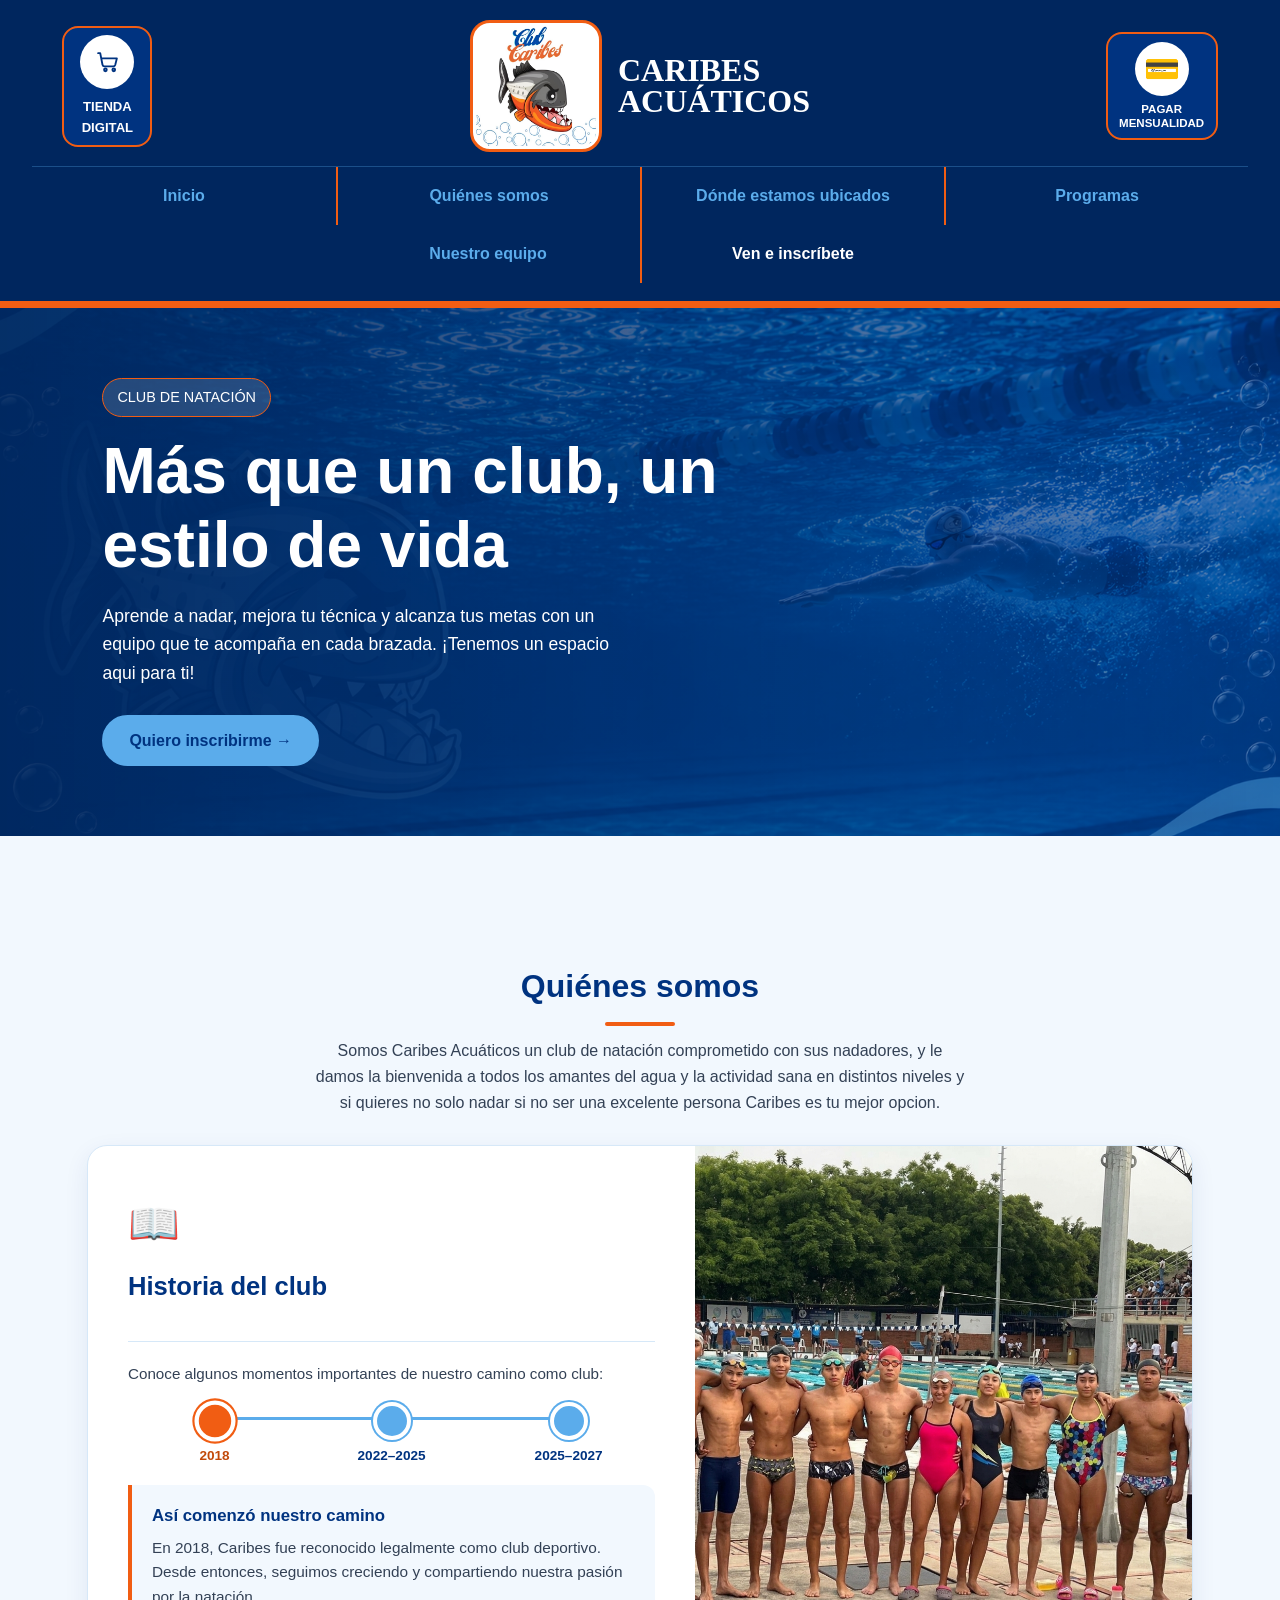
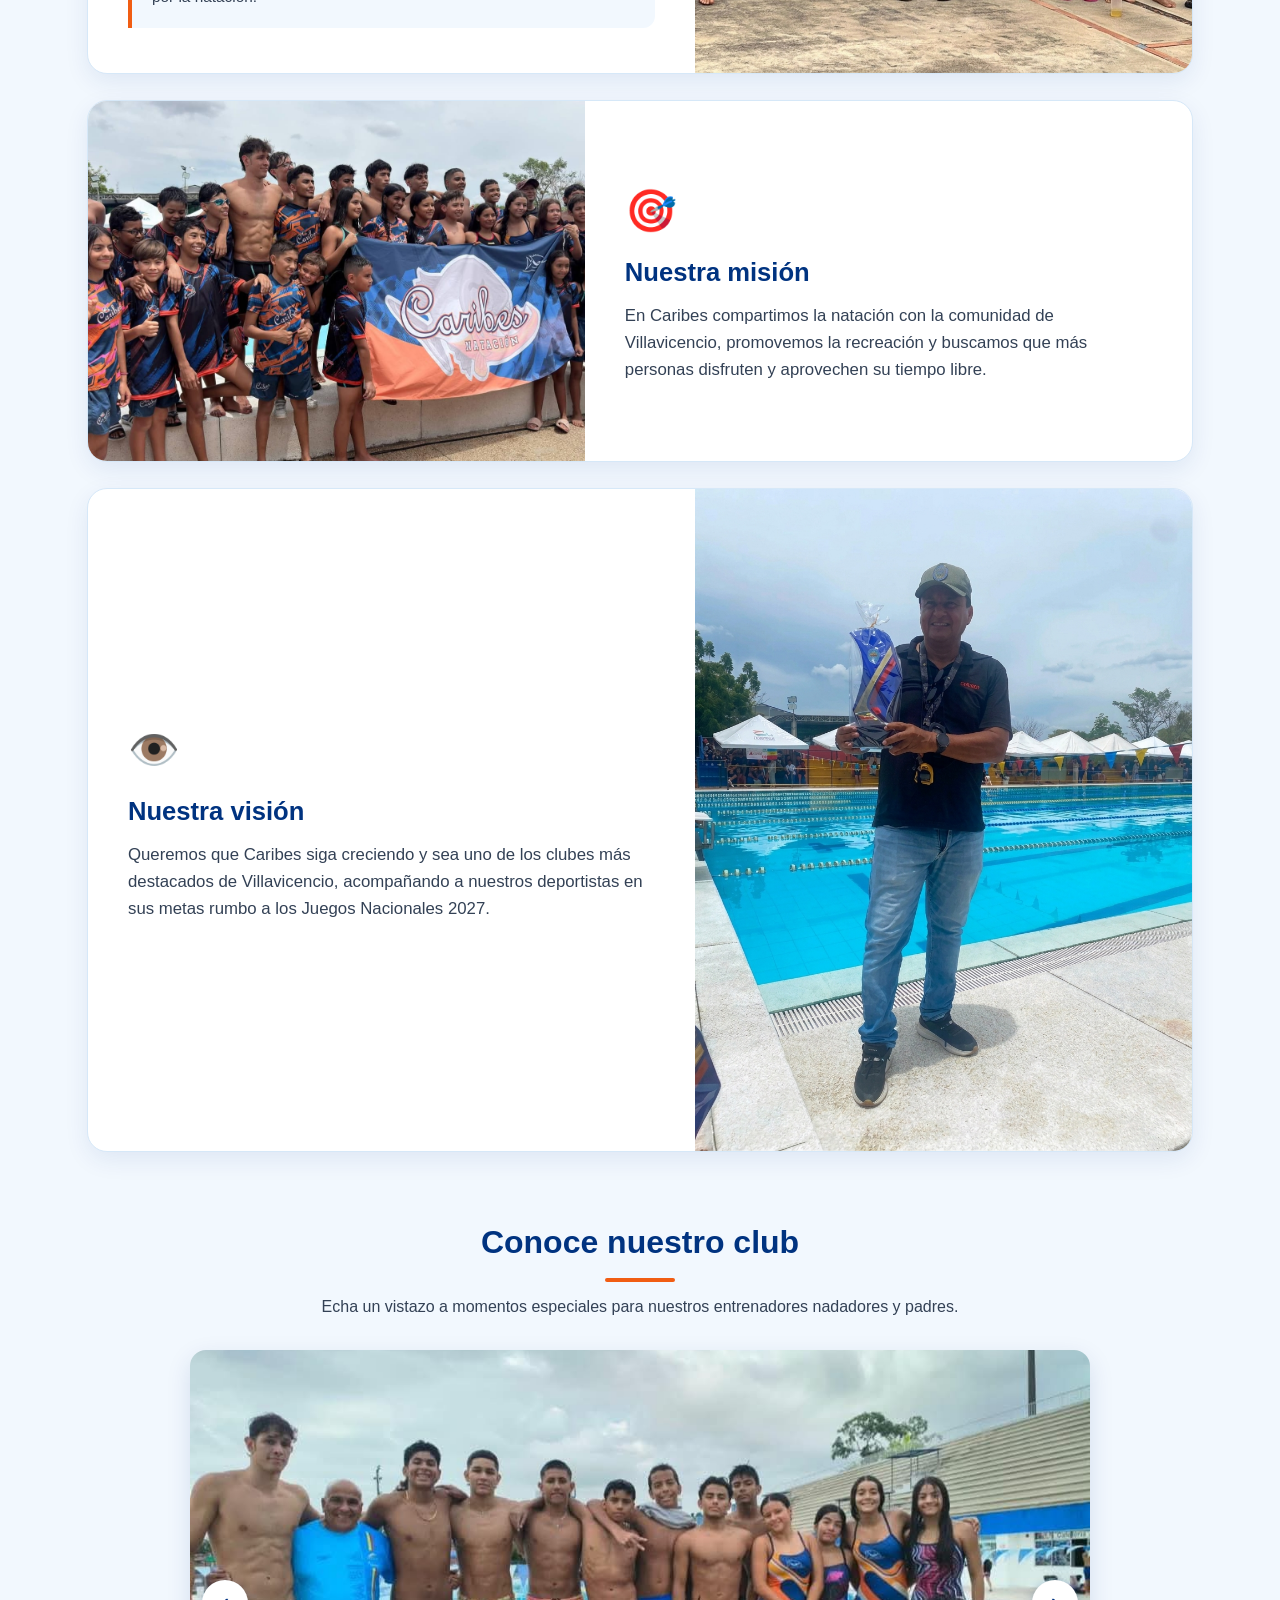
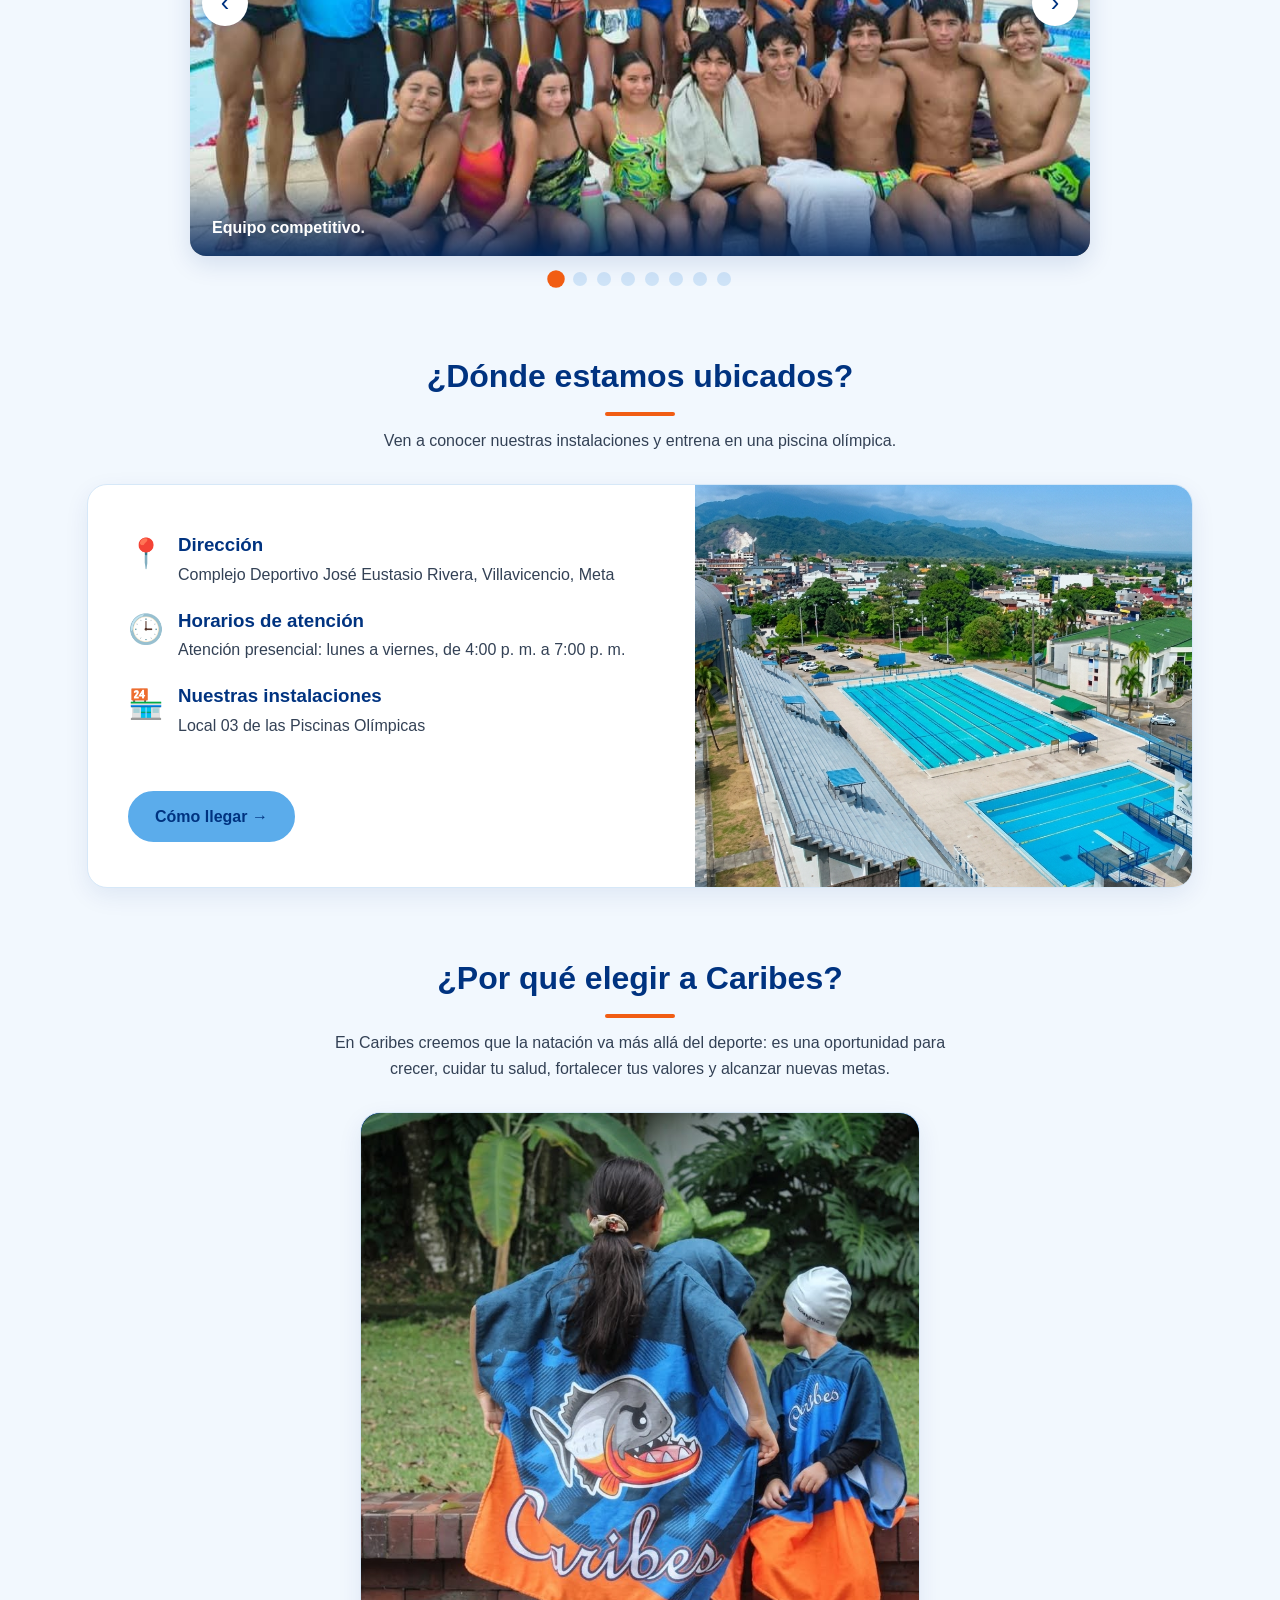
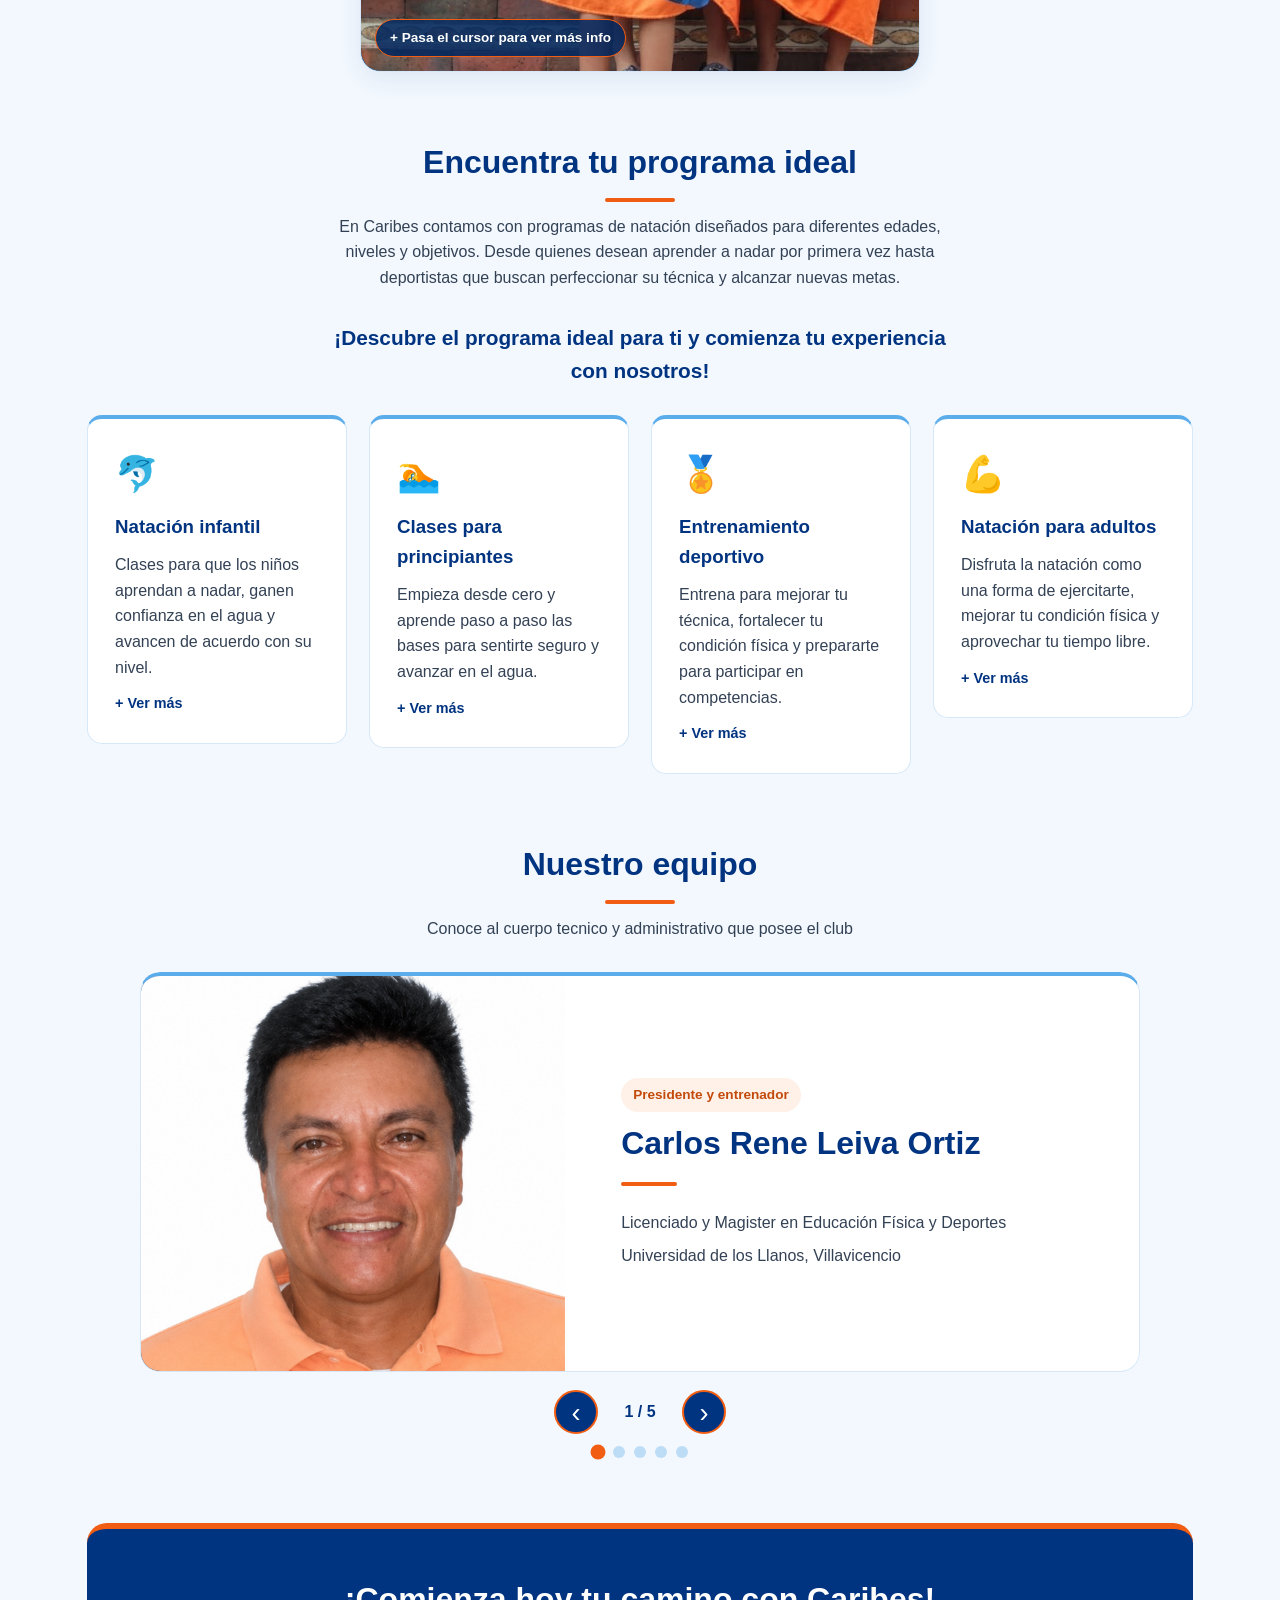
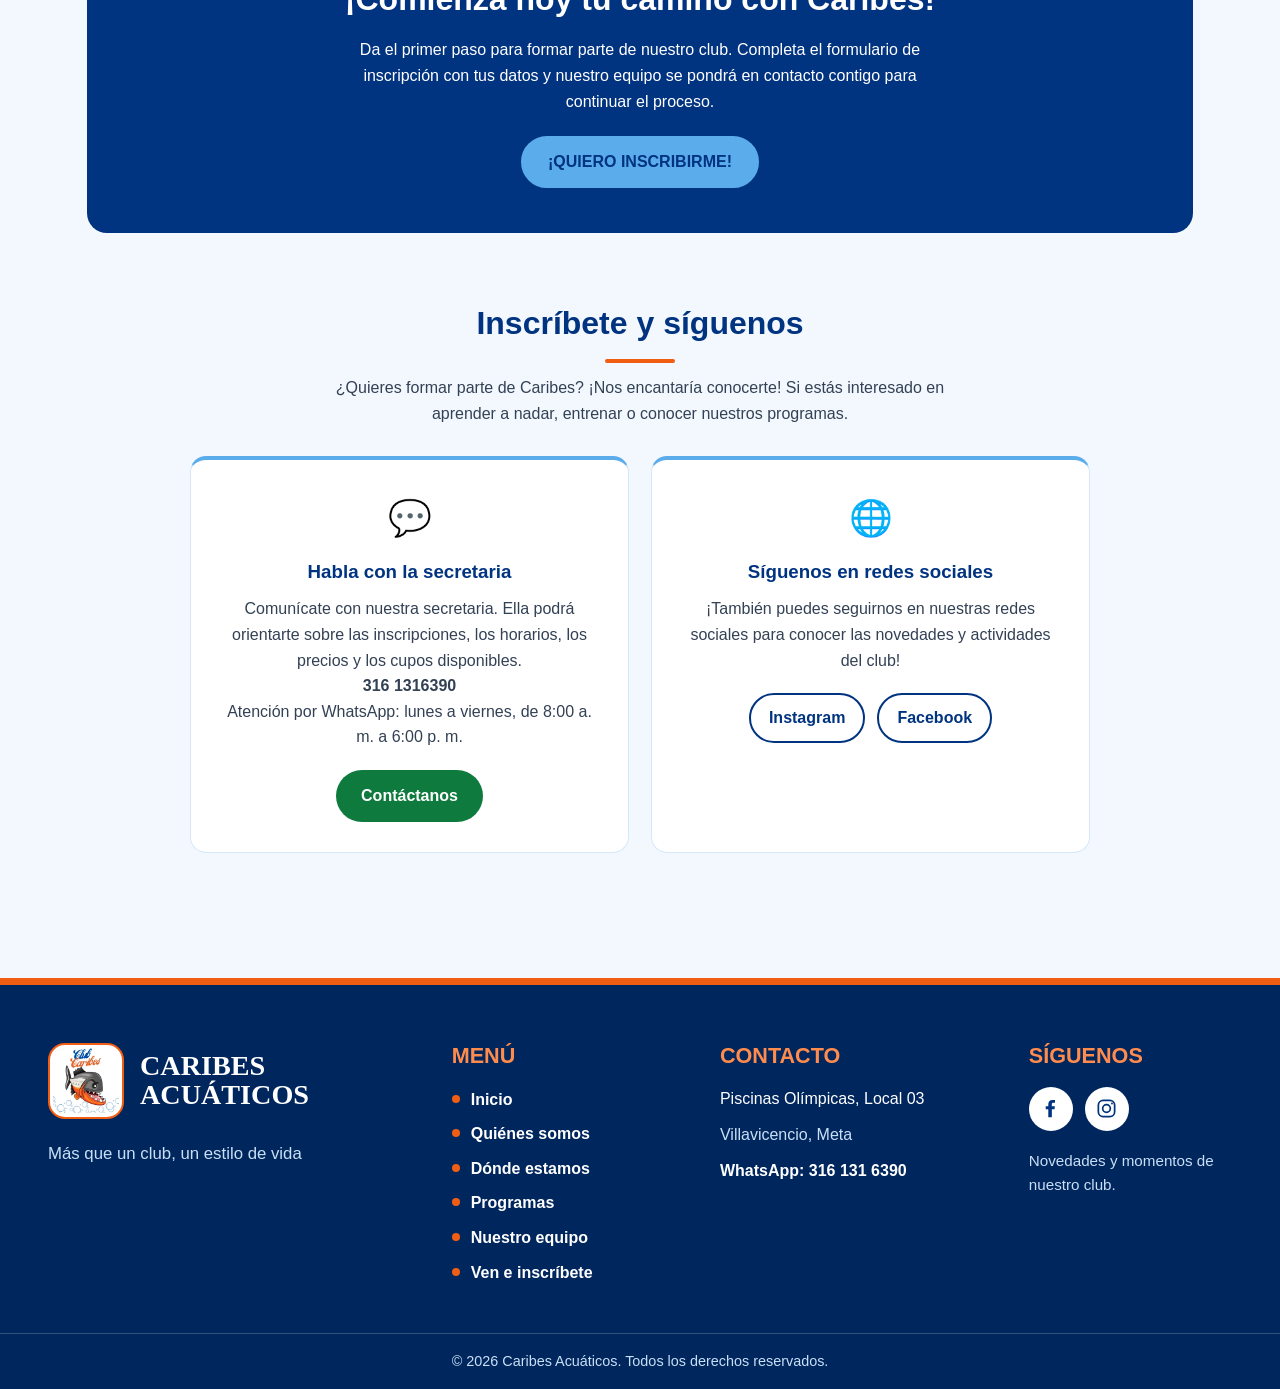
==== commit 79322052: "Update print statement from 'Hello' to 'Goodbye'" ====
--- a/index.html
+++ b/index.html
@@ -33,11 +33,11 @@
         </span>
       </a>
 
-      <a href="#pagar-mensualidad" class="pago-btn"
-        aria-label="Ir a la sección para pagar mensualidad">
+      <button type="button" id="abrir-pago" class="pago-btn"
+        aria-label="Abrir ventana para pagar mensualidad">
         <span class="pago-circulo" aria-hidden="true">💳</span>
         <span class="pago-etiqueta">PAGAR MENSUALIDAD</span>
-      </a>
+      </button>
     </div>
 
     <nav class="menu-principal" aria-label="Menú principal">
@@ -348,8 +348,12 @@
     </section>
 
 
-    <section id="pagar-mensualidad" class="seccion-pagos">
-      <h2 class="titulo">Paga tu mensualidad</h2>
+    <dialog id="pagar-mensualidad" class="modal-pagos" aria-labelledby="titulo-pagos">
+      <div class="modal-pagos-cabecera">
+        <h2 id="titulo-pagos" class="titulo">Paga tu mensualidad</h2>
+        <button type="button" id="cerrar-pago" class="cerrar-pago"
+          aria-label="Cerrar ventana de pago">×</button>
+      </div>
       <p class="descripcion">
         Selecciona el programa al que perteneces y el medio de pago que prefieras.
         Antes de transferir, verifica el valor y los datos de la cuenta.
@@ -403,7 +407,7 @@
           para que puedan validar la transferencia.
         </p>
       </div>
-    </section>
+    </dialog>
 
     <section id="equipo">
       <h2 class="titulo">Nuestro equipo</h2>
@@ -631,6 +635,22 @@
 
       var selector = document.getElementById('programa-pago');
       var valor = document.getElementById('valor-mensualidad');
+      var modalPagos = document.getElementById('pagar-mensualidad');
+      var abrirPago = document.getElementById('abrir-pago');
+      var cerrarPago = document.getElementById('cerrar-pago');
+
+      abrirPago.addEventListener('click', function () {
+        if (typeof modalPagos.showModal === 'function') modalPagos.showModal();
+      });
+
+      cerrarPago.addEventListener('click', function () {
+        modalPagos.close();
+      });
+
+      // Cierra al pulsar sobre el fondo oscuro, fuera del cuadro.
+      modalPagos.addEventListener('click', function (evento) {
+        if (evento.target === modalPagos) modalPagos.close();
+      });
       var botonesMetodo = document.querySelectorAll('.metodo-pago');
       var datosNequi = document.getElementById('datos-nequi');
       var datosBreb = document.getElementById('datos-breb');
@@ -873,3 +893,4 @@
   </script>
 </body>
 </html>
+
--- a/estilos.css
+++ b/estilos.css
@@ -967,6 +967,8 @@
   color: white;
   text-decoration: none;
   text-align: center;
+  font: inherit;
+  cursor: pointer;
   transition: background 0.2s ease, transform 0.2s ease;
 }
 
@@ -2355,39 +2357,78 @@
 
 
 /* =========================================
-   PAGOS DE MENSUALIDAD
+   VENTANA EMERGENTE DE PAGO DE MENSUALIDAD
 ========================================= */
 
-.seccion-pagos {
-  scroll-margin-top: 28px;
+.modal-pagos {
+  width: min(900px, calc(100% - 32px));
+  max-width: 900px;
+  max-height: min(88vh, 900px);
+  margin: auto;
+  padding: 28px;
+  overflow-y: auto;
+  border: 0;
+  border-top: 6px solid var(--naranja);
+  border-radius: 20px;
+  background: var(--fondo, #f2f8fe);
+  color: var(--texto);
+  box-shadow: 0 22px 70px #001b3d55;
+}
+
+.modal-pagos:not([open]) { display: none; }
+.modal-pagos::backdrop { background: #00152dcc; backdrop-filter: blur(3px); }
+
+.modal-pagos-cabecera {
+  display: flex;
+  align-items: center;
+  justify-content: space-between;
+  gap: 16px;
+  margin-bottom: 18px;
+}
+.modal-pagos-cabecera .titulo { margin: 0; text-align: left; }
+
+.cerrar-pago {
+  flex: 0 0 auto;
+  display: grid;
+  place-items: center;
+  width: 42px;
+  height: 42px;
+  border: 0;
+  border-radius: 50%;
+  background: #e7f1fb;
+  color: var(--azul-oscuro);
+  font-size: 2rem;
+  line-height: 1;
+  cursor: pointer;
+}
+.cerrar-pago:hover { background: #ffe8dc; color: var(--naranja-texto); }
+.cerrar-pago:focus-visible, .pago-btn:focus-visible {
+  outline: 3px solid var(--naranja);
+  outline-offset: 3px;
 }
 
 .pagos-contenido {
   max-width: 820px;
   margin: 0 auto;
-  padding: 30px;
+  padding: 24px;
   background: var(--blanco);
   border: 1px solid var(--borde);
   border-top: 5px solid var(--naranja);
   border-radius: 18px;
   box-shadow: 0 8px 25px #00338015;
 }
-
 .pago-paso + .pago-paso {
   margin-top: 28px;
   padding-top: 24px;
   border-top: 1px solid var(--borde);
 }
-
-.pago-paso > label,
-.pago-etiqueta-paso {
+.pago-paso > label, .pago-etiqueta-paso {
   display: block;
   margin-bottom: 12px;
   color: var(--azul-oscuro);
   font-size: 1.08rem;
   font-weight: 700;
 }
-
 .pago-select {
   display: block;
   width: 100%;
@@ -2399,13 +2440,10 @@
   color: var(--texto);
   font: inherit;
 }
-
-.pago-select:focus-visible,
-.metodo-pago:focus-visible {
+.pago-select:focus-visible, .metodo-pago:focus-visible {
   outline: 3px solid var(--naranja);
   outline-offset: 3px;
 }
-
 .pago-total {
   display: flex;
   flex-wrap: wrap;
@@ -2418,18 +2456,12 @@
   background: #edf6ff;
   color: var(--azul-oscuro);
 }
-
-.pago-total strong {
-  color: var(--naranja-texto);
-  font-size: 1.25rem;
-}
-
+.pago-total strong { color: var(--naranja-texto); font-size: 1.25rem; }
 .metodos-pago {
   display: grid;
   grid-template-columns: repeat(2, minmax(0, 1fr));
   gap: 14px;
 }
-
 .metodo-pago {
   min-height: 58px;
   padding: 12px 18px;
@@ -2442,22 +2474,13 @@
   cursor: pointer;
   transition: background 0.2s ease, border-color 0.2s ease, transform 0.2s ease;
 }
-
-.metodo-pago:hover {
-  transform: translateY(-2px);
-  border-color: var(--naranja);
-}
-
+.metodo-pago:hover { transform: translateY(-2px); border-color: var(--naranja); }
 .metodo-pago[aria-pressed="true"] {
   border-color: var(--naranja);
   background: #fff3ec;
   box-shadow: inset 0 0 0 1px var(--naranja);
 }
-
-.metodo-pago span {
-  margin-right: 6px;
-}
-
+.metodo-pago span { margin-right: 6px; }
 .datos-pago {
   margin-top: 20px;
   padding: 22px;
@@ -2466,20 +2489,9 @@
   background: #f8fbff;
   text-align: center;
 }
-
-.datos-pago[hidden] {
-  display: none;
-}
-
-.datos-pago h3 {
-  margin-bottom: 10px;
-  color: var(--azul-oscuro);
-}
-
-.datos-pago p {
-  overflow-wrap: anywhere;
-}
-
+.datos-pago[hidden] { display: none; }
+.datos-pago h3 { margin-bottom: 10px; color: var(--azul-oscuro); }
+.datos-pago p { overflow-wrap: anywhere; }
 .qr-pago {
   display: block;
   width: min(100%, 230px);
@@ -2491,12 +2503,7 @@
   background: #fff;
   object-fit: contain;
 }
-
-.ayuda-qr {
-  color: #52657a;
-  font-size: 0.92rem;
-}
-
+.ayuda-qr { color: #52657a; font-size: 0.92rem; }
 .aviso-pago {
   margin-top: 24px;
   padding: 14px 16px;
@@ -2508,17 +2515,16 @@
 }
 
 @media (max-width: 560px) {
-  .pagos-contenido {
-    padding: 20px 16px;
-  }
-
-  .metodos-pago {
-    grid-template-columns: 1fr;
-  }
-
-  .pago-total {
-    align-items: flex-start;
-    flex-direction: column;
-  }
-}
-
+  .modal-pagos {
+    width: calc(100% - 20px);
+    max-height: 92vh;
+    padding: 18px 14px;
+    border-radius: 15px;
+  }
+  .modal-pagos-cabecera .titulo { font-size: 1.45rem; }
+  .pagos-contenido { padding: 18px 14px; }
+  .metodos-pago { grid-template-columns: 1fr; }
+  .pago-total { align-items: flex-start; flex-direction: column; }
+}
+
+
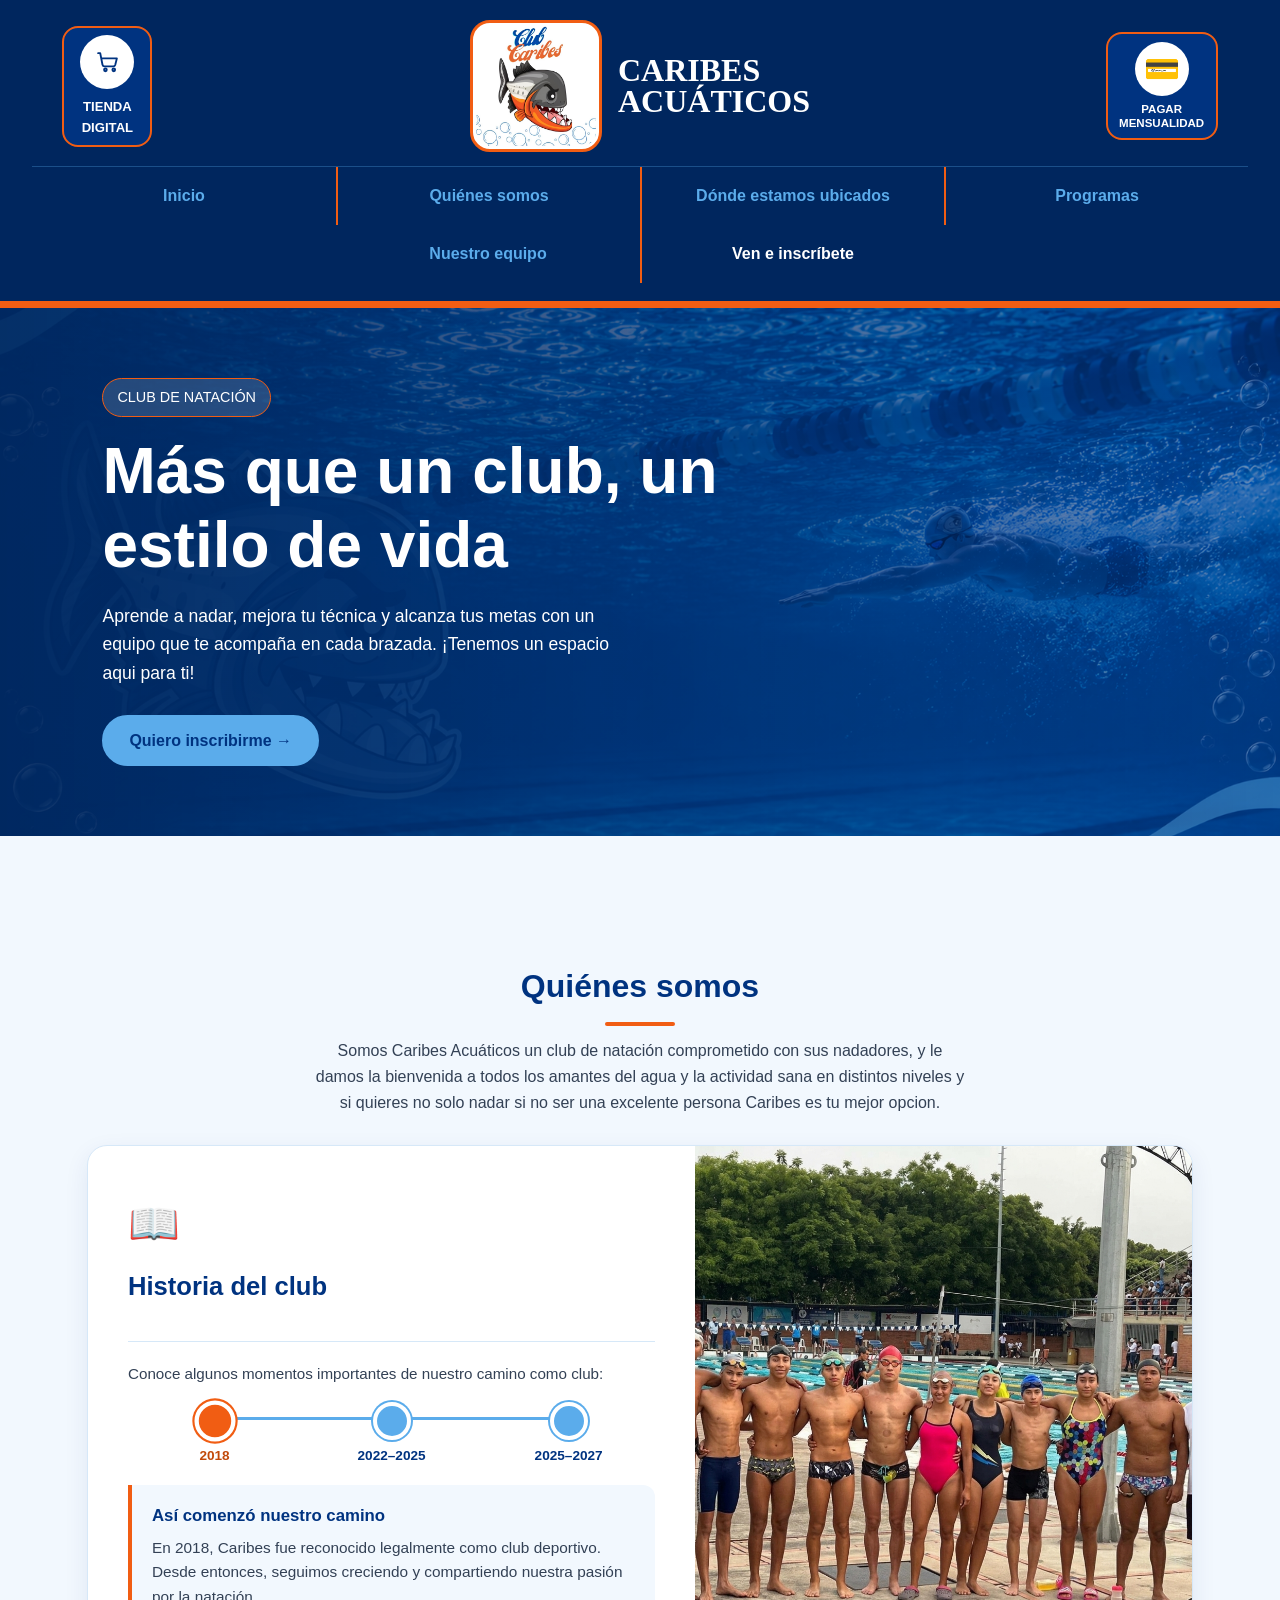
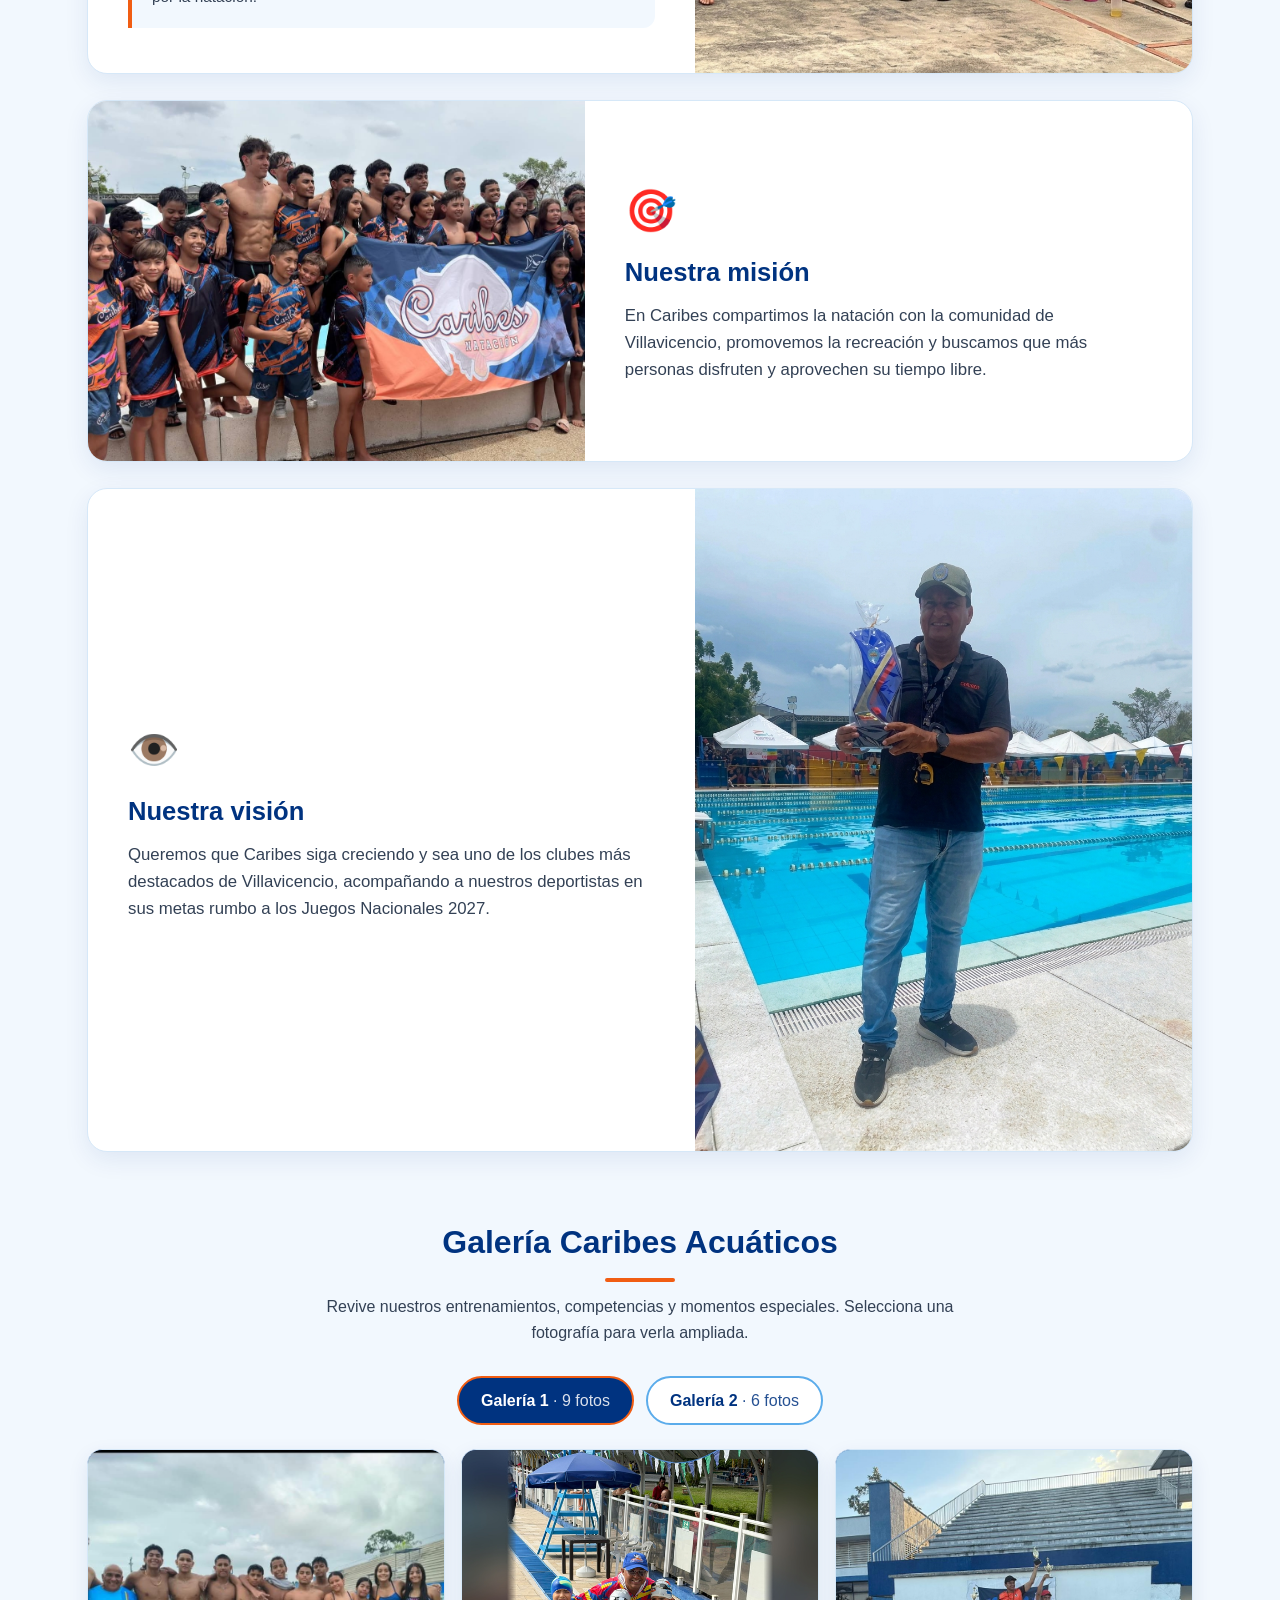
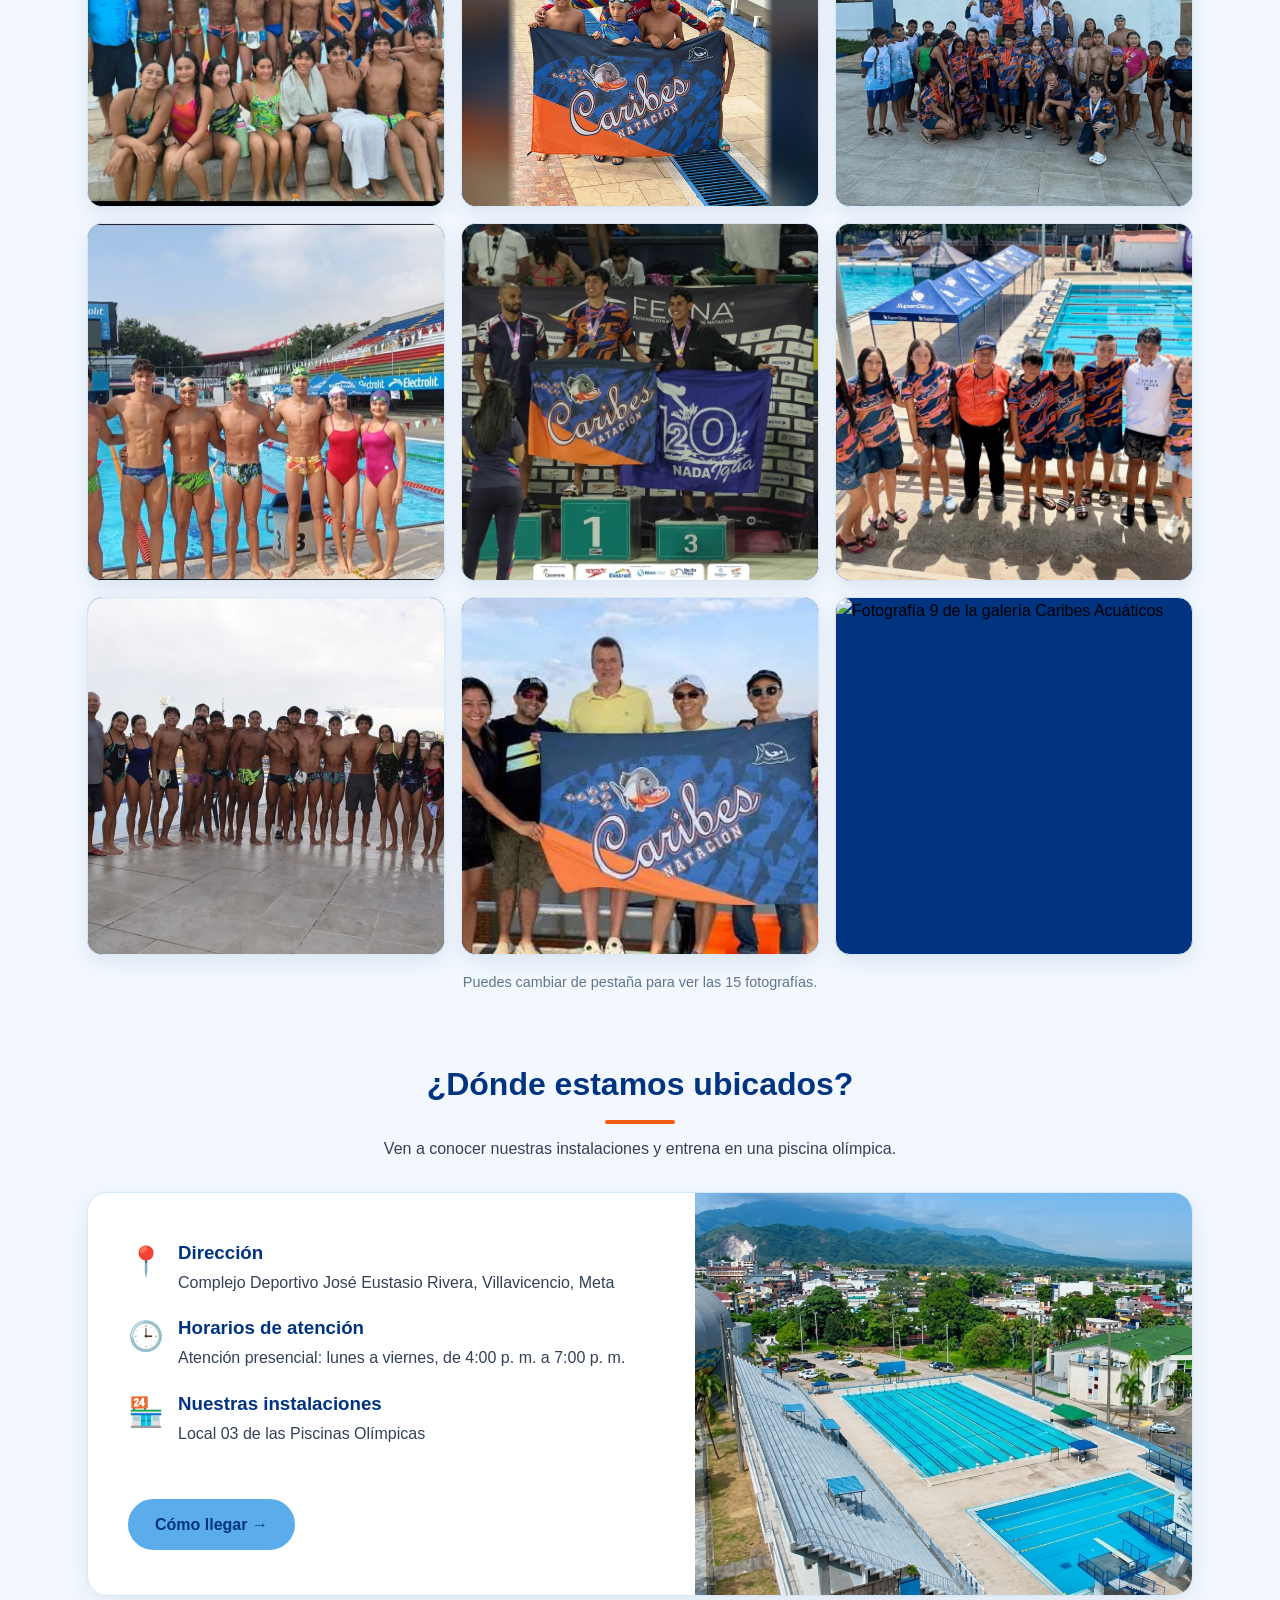
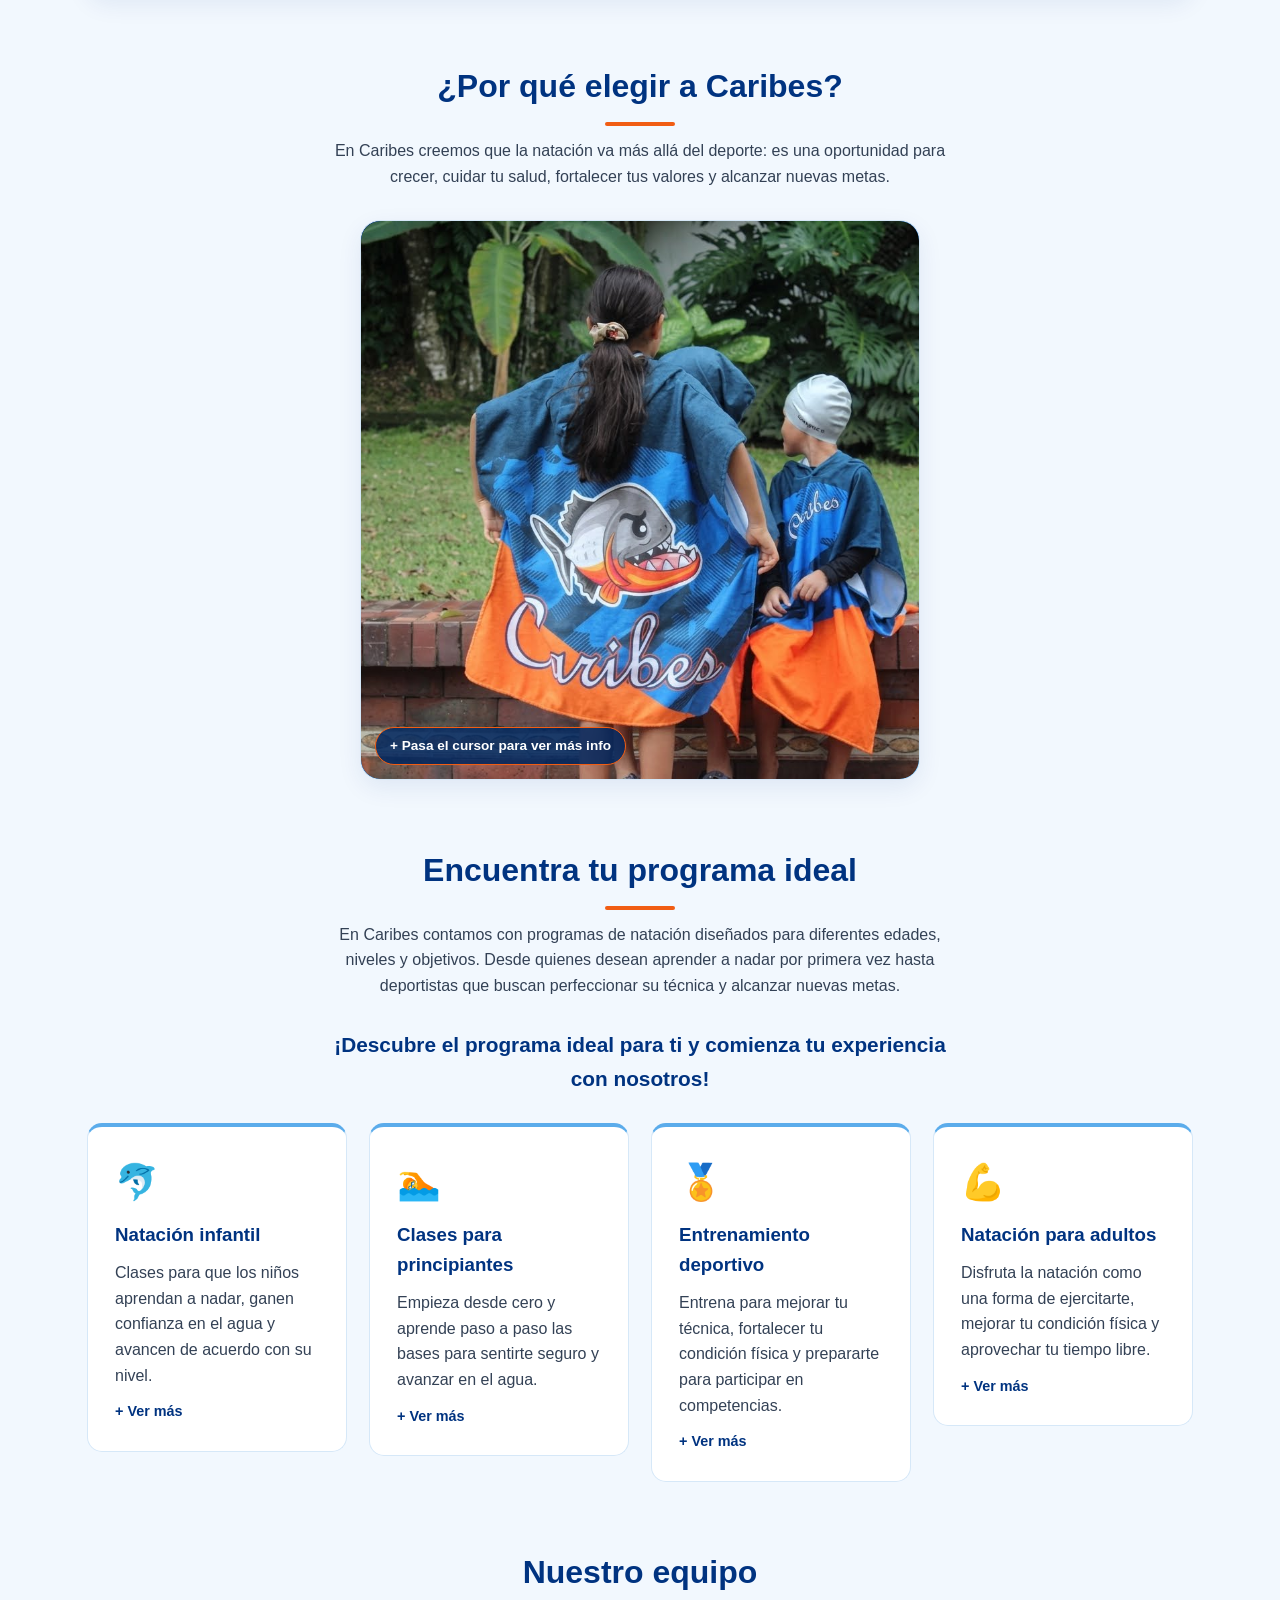
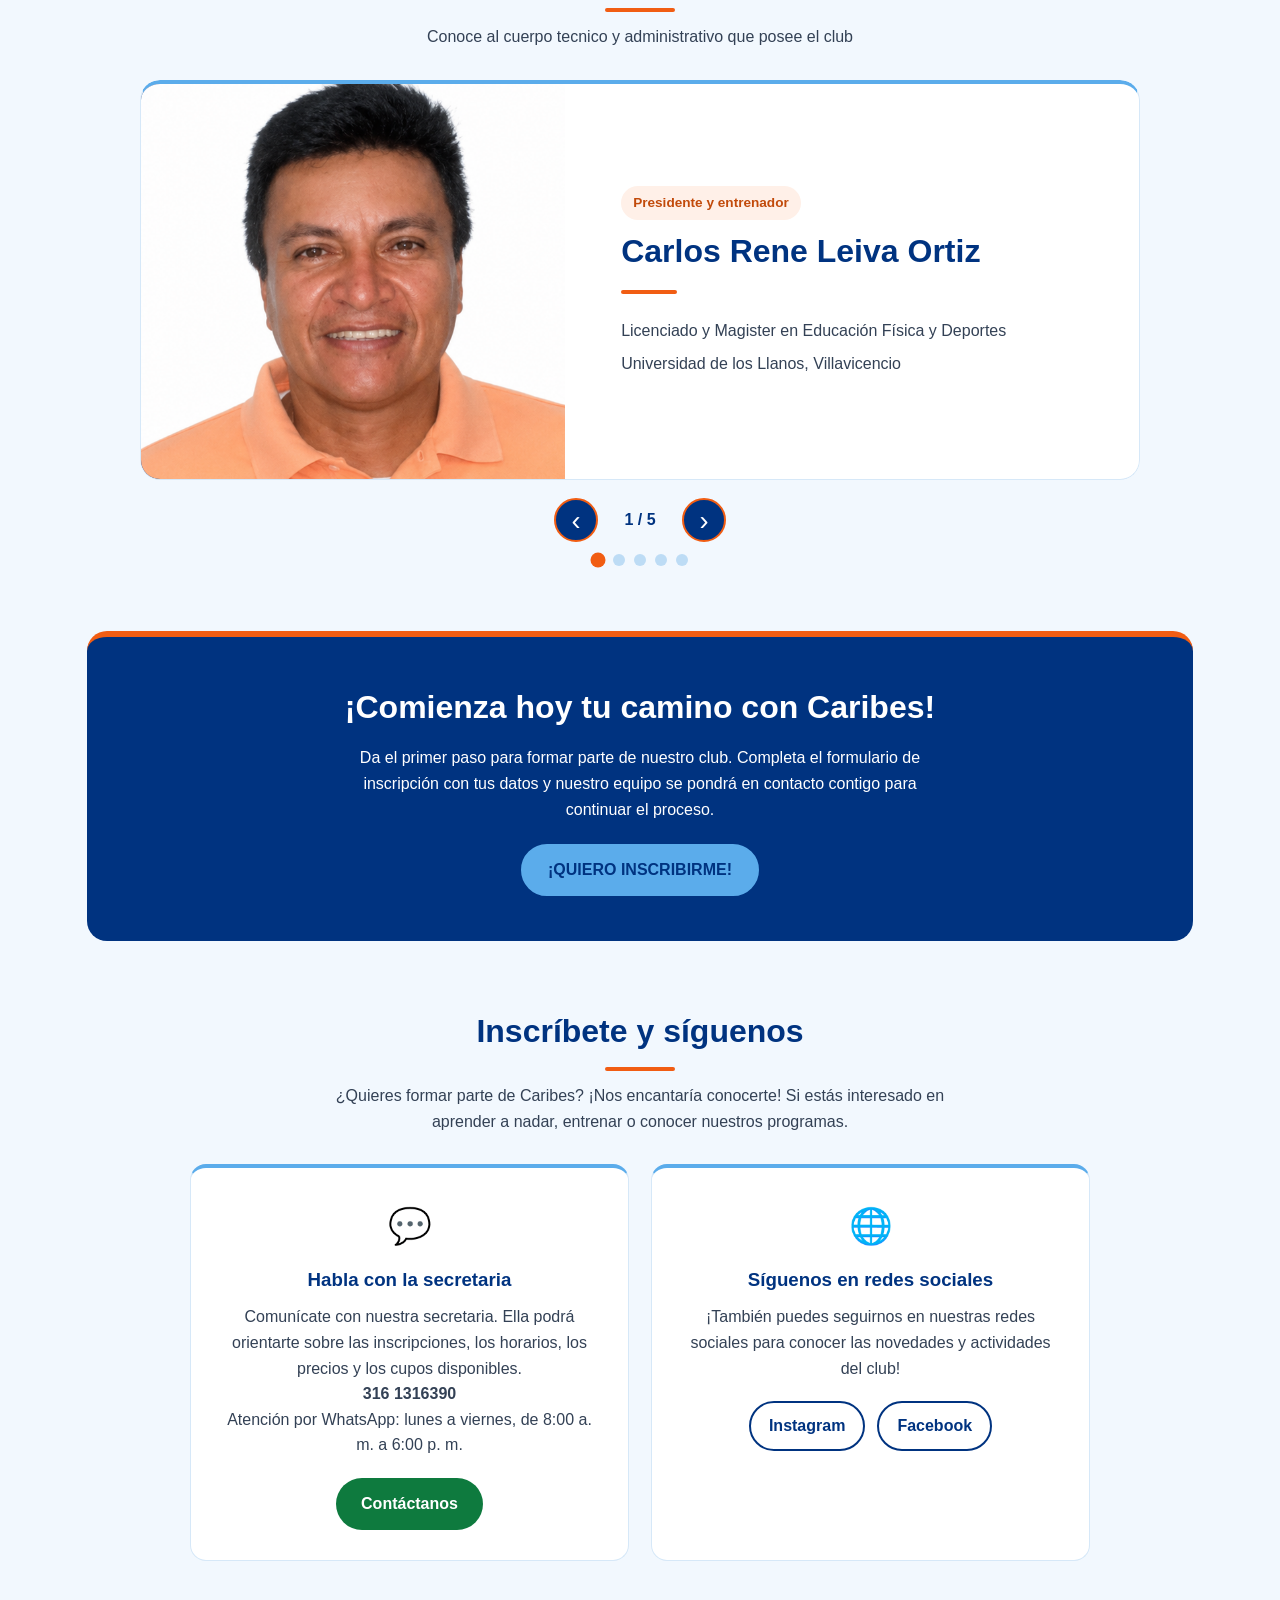
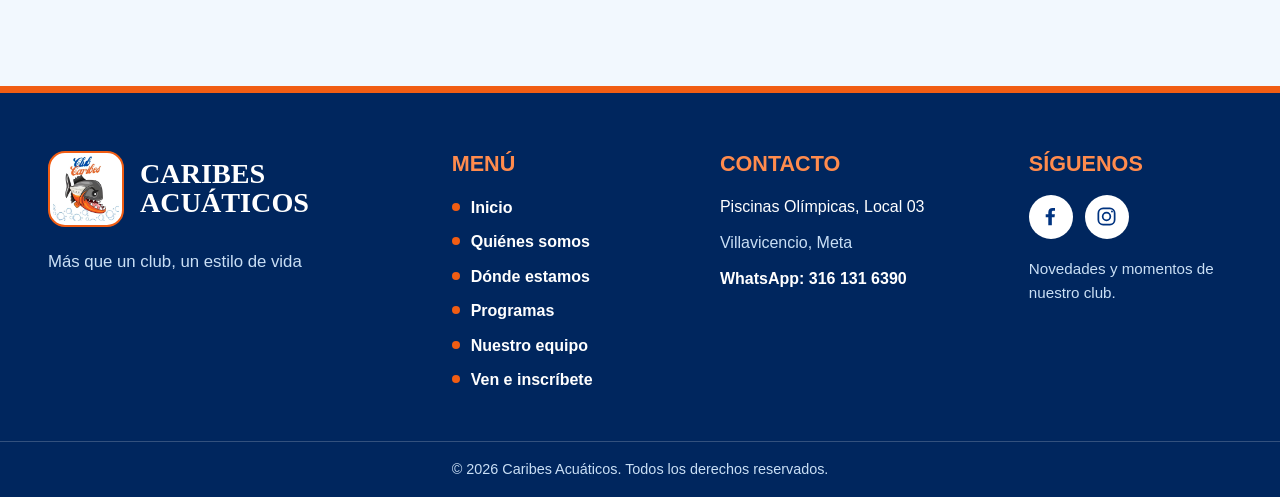
==== commit 6b255812: "Update print statement from 'Hello' to 'Goodbye'" ====
--- a/index.html
+++ b/index.html
@@ -156,53 +156,108 @@
     </section>
 
     <section id="galeria">
-      <h2 class="titulo">Conoce nuestro club</h2>
-      <p class="descripcion">
-        Echa un vistazo a momentos especiales para nuestros entrenadores nadadores y padres.
-      </p>
-
-      <div class="carrusel" role="region" aria-roledescription="carrusel" aria-label="Fotos del club">
-        <div class="carrusel-pista">
-          <figure class="diapositiva bandera">
-            <img src="img/grupowilki.jpeg" alt="Integrantes de Caribes Acuáticos sosteniendo la bandera del club">
-            <figcaption>Equipo competitivo.</figcaption>
-          </figure>
-          <figure class="diapositiva">
-            <img src="img/BANDERA.CLUB-carrusel.jpg" alt="Equipo del club con su bandera oficial" loading="lazy">
-            <figcaption>Equipo del club con su bandera oficial.</figcaption>
-          </figure>
-          <figure class="diapositiva">
-            <img src="img/COMPETENCIAS-MENORES.jpeg" alt="Equipo del club en una competencia" loading="lazy">
-            <figcaption>Grupo de menores en competencia.</figcaption>
-          </figure>
-          <figure class="diapositiva">
-            <img src="img/interligas.jpeg" alt="Club caribes haciendo parte de la Seleccion Meta" loading="lazy">
-            <figcaption>Club caribes haciendo parte de la Seleccion Meta.</figcaption>
-          </figure>
-          <figure class="diapositiva">
-            <img src="img/PODIO.jpg" alt="Nadadores en el podio nacional FECNA" loading="lazy">
-            <figcaption>Podio Nacional FECNA.</figcaption>
-          </figure>
-          <figure class="diapositiva">
-            <img src="img/cometencias.2.jpeg" alt="Grupo de competencias nacionales." loading="lazy">
-            <figcaption>Grupo de competencias nacionales.</figcaption>
-          </figure>
-          <figure class="diapositiva">
-            <img src="img/grupop.jpg" alt="Grupo en las piscinas olimpicas" loading="lazy">
-            <figcaption>Grupo en las piscinas olimpicas .</figcaption>
-          </figure>
-          <figure class="diapositiva">
-            <img src="img/padres.jpg" alt="Padres del club" loading="lazy">
-            <figcaption>Padres del club.</figcaption>
-          </figure>
-        </div>
-
-        <button type="button" class="carrusel-btn anterior" aria-label="Foto anterior">‹</button>
-        <button type="button" class="carrusel-btn siguiente" aria-label="Foto siguiente">›</button>
-      </div>
-
-      <div class="puntos" id="puntos"></div>
-    </section>
+  <h2 class="titulo">Galería Caribes Acuáticos</h2>
+  <p class="descripcion">
+    Revive nuestros entrenamientos, competencias y momentos especiales.
+    Selecciona una fotografía para verla ampliada.
+  </p>
+
+  <div class="galeria-pestanas" role="tablist" aria-label="Páginas de la galería">
+    <button class="galeria-pestana activa" id="galeria-tab-1" type="button"
+      role="tab" aria-selected="true" aria-controls="galeria-panel-1" data-pagina="1">
+      Galería 1 <span>· 9 fotos</span>
+    </button>
+    <button class="galeria-pestana" id="galeria-tab-2" type="button"
+      role="tab" aria-selected="false" aria-controls="galeria-panel-2" data-pagina="2" tabindex="-1">
+      Galería 2 <span>· 6 fotos</span>
+    </button>
+  </div>
+
+  <div class="galeria-panel" id="galeria-panel-1" role="tabpanel" aria-labelledby="galeria-tab-1">
+    <div class="galeria-cuadricula">
+      <button class="galeria-foto" type="button" data-imagen="img/grupowilki.jpeg" data-descripcion="Equipo competitivo">
+        <img src="img/grupowilki.jpeg" alt="Integrantes de Caribes Acuáticos sosteniendo la bandera del club" loading="lazy">
+        <span>Equipo competitivo</span>
+      </button>
+      <button class="galeria-foto" type="button" data-imagen="img/BANDERA.CLUB-carrusel.jpg" data-descripcion="Equipo con la bandera oficial">
+        <img src="img/BANDERA.CLUB-carrusel.jpg" alt="Equipo del club con su bandera oficial" loading="lazy">
+        <span>Bandera del club</span>
+      </button>
+      <button class="galeria-foto" type="button" data-imagen="img/COMPETENCIAS-MENORES.jpeg" data-descripcion="Grupo de menores en competencia">
+        <img src="img/COMPETENCIAS-MENORES.jpeg" alt="Equipo del club en una competencia" loading="lazy">
+        <span>Competencias menores</span>
+      </button>
+      <button class="galeria-foto" type="button" data-imagen="img/interligas.jpeg" data-descripcion="Caribes en la Selección Meta">
+        <img src="img/interligas.jpeg" alt="Club Caribes haciendo parte de la Selección Meta" loading="lazy">
+        <span>Selección Meta</span>
+      </button>
+      <button class="galeria-foto" type="button" data-imagen="img/PODIO.jpg" data-descripcion="Podio Nacional FECNA">
+        <img src="img/PODIO.jpg" alt="Nadadores en el podio nacional FECNA" loading="lazy">
+        <span>Podio nacional</span>
+      </button>
+      <button class="galeria-foto" type="button" data-imagen="img/cometencias.2.jpeg" data-descripcion="Grupo de competencias nacionales">
+        <img src="img/cometencias.2.jpeg" alt="Grupo de competencias nacionales" loading="lazy">
+        <span>Competencias nacionales</span>
+      </button>
+      <button class="galeria-foto" type="button" data-imagen="img/grupop.jpg" data-descripcion="Grupo en las piscinas olímpicas">
+        <img src="img/grupop.jpg" alt="Grupo en las piscinas olímpicas" loading="lazy">
+        <span>En las piscinas</span>
+      </button>
+      <button class="galeria-foto" type="button" data-imagen="img/padres.jpg" data-descripcion="Familias de Caribes Acuáticos">
+        <img src="img/padres.jpg" alt="Padres del club" loading="lazy">
+        <span>Familias Caribes</span>
+      </button>
+      <button class="galeria-foto" type="button" data-imagen="img/galeria/foto-09.jpg" data-descripcion="Nueva fotografía de Caribes">
+        <img src="img/galeria/foto-09.jpg" alt="Fotografía 9 de la galería Caribes Acuáticos" loading="lazy">
+        <span>Momento Caribes 09</span>
+      </button>
+    </div>
+  </div>
+
+  <div class="galeria-panel" id="galeria-panel-2" role="tabpanel" aria-labelledby="galeria-tab-2" hidden>
+    <div class="galeria-cuadricula">
+      <button class="galeria-foto" type="button" data-imagen="img/galeria/foto-10.jpg" data-descripcion="Fotografía 10 de Caribes">
+        <img src="img/galeria/foto-10.jpg" alt="Fotografía 10 de la galería Caribes Acuáticos" loading="lazy">
+        <span>Momento Caribes 10</span>
+      </button>
+      <button class="galeria-foto" type="button" data-imagen="img/galeria/foto-11.jpg" data-descripcion="Fotografía 11 de Caribes">
+        <img src="img/galeria/foto-11.jpg" alt="Fotografía 11 de la galería Caribes Acuáticos" loading="lazy">
+        <span>Momento Caribes 11</span>
+      </button>
+      <button class="galeria-foto" type="button" data-imagen="img/galeria/foto-12.jpg" data-descripcion="Fotografía 12 de Caribes">
+        <img src="img/galeria/foto-12.jpg" alt="Fotografía 12 de la galería Caribes Acuáticos" loading="lazy">
+        <span>Momento Caribes 12</span>
+      </button>
+      <button class="galeria-foto" type="button" data-imagen="img/galeria/foto-13.jpg" data-descripcion="Fotografía 13 de Caribes">
+        <img src="img/galeria/foto-13.jpg" alt="Fotografía 13 de la galería Caribes Acuáticos" loading="lazy">
+        <span>Momento Caribes 13</span>
+      </button>
+      <button class="galeria-foto" type="button" data-imagen="img/galeria/foto-14.jpg" data-descripcion="Fotografía 14 de Caribes">
+        <img src="img/galeria/foto-14.jpg" alt="Fotografía 14 de la galería Caribes Acuáticos" loading="lazy">
+        <span>Momento Caribes 14</span>
+      </button>
+      <button class="galeria-foto" type="button" data-imagen="img/galeria/foto-15.jpg" data-descripcion="Fotografía 15 de Caribes">
+        <img src="img/galeria/foto-15.jpg" alt="Fotografía 15 de la galería Caribes Acuáticos" loading="lazy">
+        <span>Momento Caribes 15</span>
+      </button>
+    </div>
+  </div>
+  <p class="galeria-ayuda">Puedes cambiar de pestaña para ver las 15 fotografías.</p>
+</section>
+
+<dialog id="visor-galeria" class="visor-galeria" aria-label="Fotografía ampliada">
+  <div class="visor-galeria-contenido">
+    <button type="button" class="visor-cerrar" id="visor-cerrar" aria-label="Cerrar fotografía">×</button>
+    <button type="button" class="visor-flecha visor-anterior" id="visor-anterior" aria-label="Fotografía anterior">‹</button>
+    <figure class="visor-figura">
+      <img id="visor-imagen" src="" alt="">
+      <figcaption id="visor-descripcion"></figcaption>
+    </figure>
+    <button type="button" class="visor-flecha visor-siguiente" id="visor-siguiente" aria-label="Fotografía siguiente">›</button>
+    <p class="visor-contador" id="visor-contador" aria-live="polite"></p>
+  </div>
+</dialog>
+
 
     <section id="ubicacion">
       <h2 class="titulo">¿Dónde estamos ubicados?</h2>
@@ -731,67 +786,6 @@
       });
     })();
 
-    (function () {
-      var pista = document.querySelector('.carrusel-pista');
-      var diapositivas = pista.querySelectorAll('.diapositiva');
-      var anterior = document.querySelector('.carrusel-btn.anterior');
-      var siguiente = document.querySelector('.carrusel-btn.siguiente');
-      var contenedorPuntos = document.getElementById('puntos');
-      var total = diapositivas.length;
-      var pausado = false;
-
-      for (var i = 0; i < total; i++) {
-        var punto = document.createElement('button');
-        punto.type = 'button';
-        punto.className = 'punto';
-        punto.setAttribute('aria-label', 'Ir a la foto ' + (i + 1));
-        punto.dataset.indice = i;
-        contenedorPuntos.appendChild(punto);
-      }
-
-      var puntos = contenedorPuntos.querySelectorAll('.punto');
-
-      function actual() {
-        return Math.round(pista.scrollLeft / pista.clientWidth);
-      }
-
-      function ir(indice) {
-        indice = (indice + total) % total;
-        pista.scrollTo({ left: indice * pista.clientWidth, behavior: 'smooth' });
-      }
-
-      function marcarPunto() {
-        var a = actual();
-        puntos.forEach(function (p, i) {
-          p.classList.toggle('activo', i === a);
-          if (i === a) p.setAttribute('aria-current', 'true');
-          else p.removeAttribute('aria-current');
-        });
-      }
-
-      anterior.addEventListener('click', function () { ir(actual() - 1); });
-      siguiente.addEventListener('click', function () { ir(actual() + 1); });
-
-      contenedorPuntos.addEventListener('click', function (e) {
-        if (e.target.dataset.indice !== undefined) ir(Number(e.target.dataset.indice));
-      });
-
-      pista.addEventListener('scroll', marcarPunto);
-      marcarPunto();
-
-      var carrusel = document.querySelector('.carrusel');
-      carrusel.addEventListener('mouseenter', function () { pausado = true; });
-      carrusel.addEventListener('mouseleave', function () { pausado = false; });
-      carrusel.addEventListener('focusin', function () { pausado = true; });
-      carrusel.addEventListener('focusout', function () { pausado = false; });
-
-      var menosMovimiento = window.matchMedia('(prefers-reduced-motion: reduce)').matches;
-      if (!menosMovimiento) {
-        setInterval(function () {
-          if (!pausado && !document.hidden) ir(actual() + 1);
-        }, 5000);
-      }
-    })();
 
     (function () {
       var linea = document.querySelector('.linea-tiempo');
@@ -890,6 +884,103 @@
 
       actualizar();
     })();
+  
+    (function () {
+      var pestanas = Array.from(document.querySelectorAll('.galeria-pestana'));
+      var paneles = Array.from(document.querySelectorAll('.galeria-panel'));
+      var botonesFoto = Array.from(document.querySelectorAll('.galeria-foto'));
+      var visor = document.getElementById('visor-galeria');
+      var imagenVisor = document.getElementById('visor-imagen');
+      var descripcionVisor = document.getElementById('visor-descripcion');
+      var contadorVisor = document.getElementById('visor-contador');
+      var cerrarVisor = document.getElementById('visor-cerrar');
+      var anteriorVisor = document.getElementById('visor-anterior');
+      var siguienteVisor = document.getElementById('visor-siguiente');
+      if (!pestanas.length || !visor || !botonesFoto.length) return;
+
+      var indiceActual = 0;
+      var ultimoDisparador = null;
+      var reducirMovimiento = window.matchMedia('(prefers-reduced-motion: reduce)').matches;
+
+      function seleccionarPestana(numero, moverFoco) {
+        pestanas.forEach(function (pestana) {
+          var activa = pestana.dataset.pagina === String(numero);
+          pestana.classList.toggle('activa', activa);
+          pestana.setAttribute('aria-selected', String(activa));
+          pestana.tabIndex = activa ? 0 : -1;
+        });
+        paneles.forEach(function (panel) {
+          panel.hidden = panel.id !== 'galeria-panel-' + numero;
+        });
+        if (moverFoco) {
+          document.getElementById('galeria-tab-' + numero).focus();
+        }
+      }
+
+      pestanas.forEach(function (pestana, indice) {
+        pestana.addEventListener('click', function () {
+          seleccionarPestana(pestana.dataset.pagina, false);
+        });
+        pestana.addEventListener('keydown', function (evento) {
+          if (evento.key === 'ArrowRight' || evento.key === 'ArrowLeft') {
+            evento.preventDefault();
+            var siguiente = evento.key === 'ArrowRight'
+              ? (indice + 1) % pestanas.length
+              : (indice - 1 + pestanas.length) % pestanas.length;
+            seleccionarPestana(pestanas[siguiente].dataset.pagina, true);
+          }
+        });
+      });
+
+      function mostrarFoto(indice) {
+        indiceActual = (indice + botonesFoto.length) % botonesFoto.length;
+        var boton = botonesFoto[indiceActual];
+        var imagen = boton.querySelector('img');
+        imagenVisor.src = boton.dataset.imagen;
+        imagenVisor.alt = imagen.alt;
+        descripcionVisor.textContent = boton.dataset.descripcion || imagen.alt;
+        contadorVisor.textContent = (indiceActual + 1) + ' / ' + botonesFoto.length;
+      }
+
+      function abrirFoto(boton) {
+        ultimoDisparador = boton;
+        mostrarFoto(botonesFoto.indexOf(boton));
+        if (typeof visor.showModal === 'function') visor.showModal();
+      }
+
+      botonesFoto.forEach(function (boton) {
+        boton.addEventListener('click', function () { abrirFoto(boton); });
+      });
+
+      function cerrar() {
+        if (visor.open) visor.close();
+      }
+
+      cerrarVisor.addEventListener('click', cerrar);
+      anteriorVisor.addEventListener('click', function () { mostrarFoto(indiceActual - 1); });
+      siguienteVisor.addEventListener('click', function () { mostrarFoto(indiceActual + 1); });
+
+      visor.addEventListener('click', function (evento) {
+        if (evento.target === visor) cerrar();
+      });
+
+      visor.addEventListener('close', function () {
+        imagenVisor.src = '';
+        if (ultimoDisparador) ultimoDisparador.focus();
+      });
+
+      document.addEventListener('keydown', function (evento) {
+        if (!visor.open) return;
+        if (evento.key === 'ArrowLeft') {
+          evento.preventDefault();
+          mostrarFoto(indiceActual - 1);
+        } else if (evento.key === 'ArrowRight') {
+          evento.preventDefault();
+          mostrarFoto(indiceActual + 1);
+        }
+      });
+    })();
+
   </script>
 </body>
 </html>
--- a/estilos.css
+++ b/estilos.css
@@ -2528,3 +2528,278 @@
 }
 
 
+/* =========================================
+   GALERÍA DE 15 FOTOGRAFÍAS EN DOS PESTAÑAS
+========================================= */
+
+.galeria-pestanas {
+  display: flex;
+  justify-content: center;
+  flex-wrap: wrap;
+  gap: 12px;
+  margin: 0 auto 24px;
+}
+
+.galeria-pestana {
+  min-height: 46px;
+  padding: 10px 22px;
+  border: 2px solid var(--azul-claro);
+  border-radius: 30px;
+  background: #fff;
+  color: var(--azul-oscuro);
+  font-weight: 700;
+  cursor: pointer;
+  transition: background .2s ease, color .2s ease, border-color .2s ease, transform .2s ease;
+}
+
+.galeria-pestana:hover {
+  transform: translateY(-2px);
+  border-color: var(--naranja);
+}
+
+.galeria-pestana.activa {
+  border-color: var(--naranja);
+  background: var(--azul-oscuro);
+  color: #fff;
+}
+
+.galeria-pestana span {
+  font-weight: 400;
+  opacity: .85;
+}
+
+.galeria-panel[hidden] {
+  display: none;
+}
+
+.galeria-cuadricula {
+  display: grid;
+  grid-template-columns: repeat(3, minmax(0, 1fr));
+  gap: 16px;
+}
+
+.galeria-foto {
+  position: relative;
+  display: block;
+  width: 100%;
+  aspect-ratio: 1 / 1;
+  padding: 0;
+  overflow: hidden;
+  border: 1px solid var(--borde);
+  border-radius: 15px;
+  background: var(--azul-oscuro);
+  cursor: zoom-in;
+  box-shadow: 0 7px 20px #00338018;
+  text-align: left;
+}
+
+.galeria-foto img {
+  display: block;
+  width: 100%;
+  height: 100%;
+  object-fit: cover;
+  transition: transform .35s ease;
+}
+
+.galeria-foto:hover img,
+.galeria-foto:focus-visible img {
+  transform: scale(1.06);
+}
+
+.galeria-foto span {
+  position: absolute;
+  inset: auto 0 0;
+  padding: 28px 13px 12px;
+  background: linear-gradient(transparent, rgba(0, 30, 72, .88));
+  color: #fff;
+  font-size: .92rem;
+  font-weight: 700;
+  opacity: 0;
+  transition: opacity .25s ease;
+}
+
+.galeria-foto:hover span,
+.galeria-foto:focus-visible span {
+  opacity: 1;
+}
+
+.galeria-ayuda {
+  margin-top: 16px;
+  color: #60758b;
+  font-size: .9rem;
+  text-align: center;
+}
+
+/* Visor ampliado: usa el archivo original indicado en data-imagen. */
+.visor-galeria {
+  width: min(1100px, calc(100% - 30px));
+  max-width: 1100px;
+  max-height: 94vh;
+  margin: auto;
+  padding: 0;
+  overflow: visible;
+  border: 0;
+  border-radius: 18px;
+  background: #061a35;
+  color: #fff;
+  box-shadow: 0 25px 80px #0009;
+}
+
+.visor-galeria:not([open]) {
+  display: none;
+}
+
+.visor-galeria::backdrop {
+  background: rgba(0, 12, 30, .88);
+  backdrop-filter: blur(4px);
+}
+
+.visor-galeria-contenido {
+  position: relative;
+  display: grid;
+  grid-template-columns: 54px minmax(0, 1fr) 54px;
+  align-items: center;
+  gap: 10px;
+  padding: 58px 18px 18px;
+}
+
+.visor-cerrar {
+  position: absolute;
+  top: 12px;
+  right: 14px;
+  z-index: 2;
+  display: grid;
+  place-items: center;
+  width: 42px;
+  height: 42px;
+  border: 1px solid #ffffff55;
+  border-radius: 50%;
+  background: #ffffff18;
+  color: #fff;
+  font-size: 2rem;
+  line-height: 1;
+  cursor: pointer;
+}
+
+.visor-flecha {
+  display: grid;
+  place-items: center;
+  width: 46px;
+  height: 46px;
+  border: 0;
+  border-radius: 50%;
+  background: #fff;
+  color: var(--azul-oscuro);
+  font-size: 2rem;
+  line-height: 1;
+  cursor: pointer;
+  transition: background .2s ease, transform .2s ease;
+}
+
+.visor-flecha:hover,
+.visor-cerrar:hover {
+  background: var(--naranja);
+  color: #fff;
+  transform: scale(1.04);
+}
+
+.visor-figura {
+  min-width: 0;
+  margin: 0;
+  text-align: center;
+}
+
+.visor-figura img {
+  display: block;
+  width: 100%;
+  max-height: 74vh;
+  object-fit: contain;
+  margin: 0 auto;
+}
+
+.visor-figura figcaption {
+  padding: 12px 8px 2px;
+  color: #fff;
+  font-weight: 700;
+}
+
+.visor-contador {
+  grid-column: 1 / -1;
+  margin: 0;
+  color: #c9dff5;
+  text-align: center;
+  font-size: .9rem;
+}
+
+.galeria-pestana:focus-visible,
+.galeria-foto:focus-visible,
+.visor-galeria button:focus-visible {
+  outline: 3px solid var(--naranja);
+  outline-offset: 3px;
+}
+
+@media (max-width: 700px) {
+  .galeria-cuadricula {
+    gap: 10px;
+  }
+
+  .galeria-foto {
+    border-radius: 10px;
+  }
+
+  .galeria-foto span {
+    padding: 20px 8px 8px;
+    font-size: .75rem;
+    opacity: 1;
+  }
+
+  .visor-galeria-contenido {
+    grid-template-columns: 38px minmax(0, 1fr) 38px;
+    gap: 5px;
+    padding: 56px 8px 14px;
+  }
+
+  .visor-flecha {
+    width: 36px;
+    height: 36px;
+    font-size: 1.6rem;
+  }
+
+  .visor-figura img {
+    max-height: 72vh;
+  }
+}
+
+@media (max-width: 420px) {
+  .galeria-cuadricula {
+    gap: 7px;
+  }
+
+  .galeria-foto span {
+    font-size: .67rem;
+    padding: 18px 6px 6px;
+  }
+
+  .galeria-pestana {
+    padding: 9px 15px;
+    font-size: .9rem;
+  }
+
+  .visor-galeria {
+    width: calc(100% - 12px);
+  }
+}
+
+@media (prefers-reduced-motion: reduce) {
+  .galeria-foto img,
+  .galeria-foto span,
+  .galeria-pestana,
+  .visor-flecha,
+  .visor-cerrar {
+    transition: none;
+  }
+}
+
+
+
+
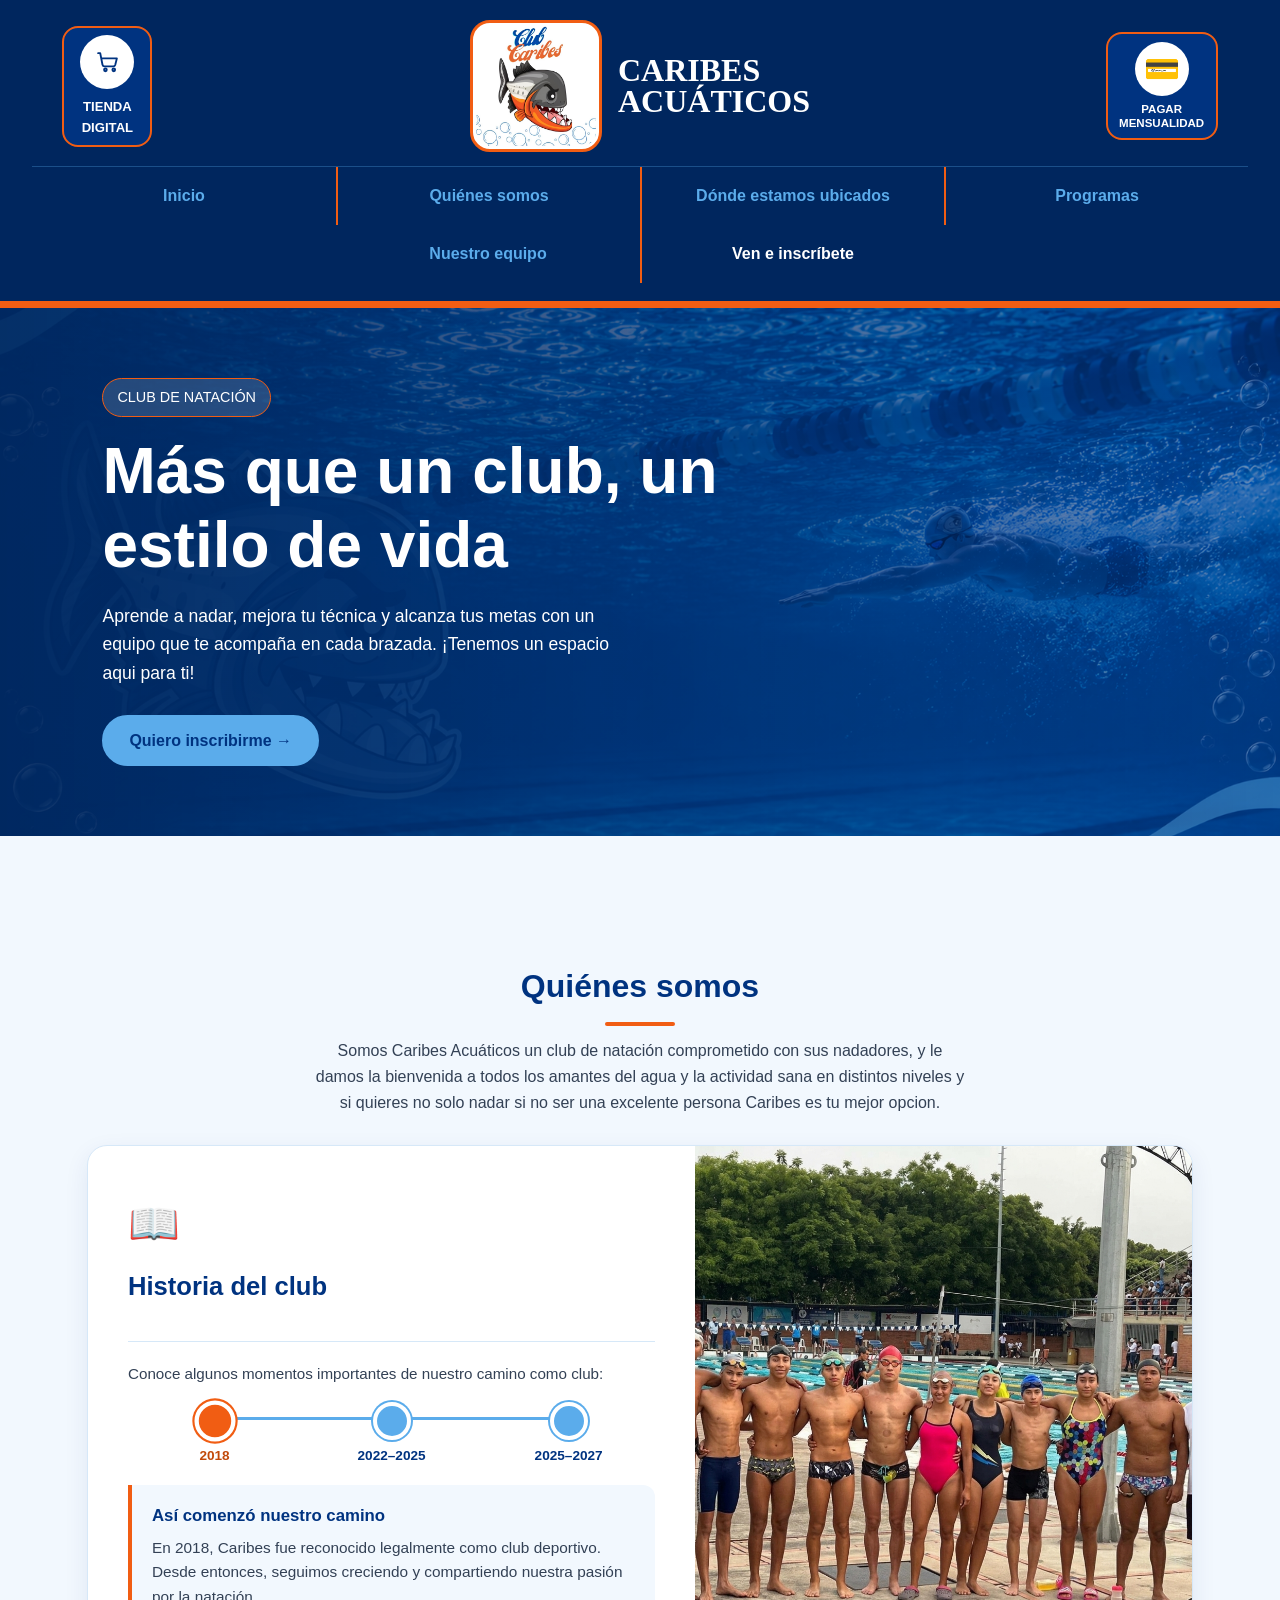
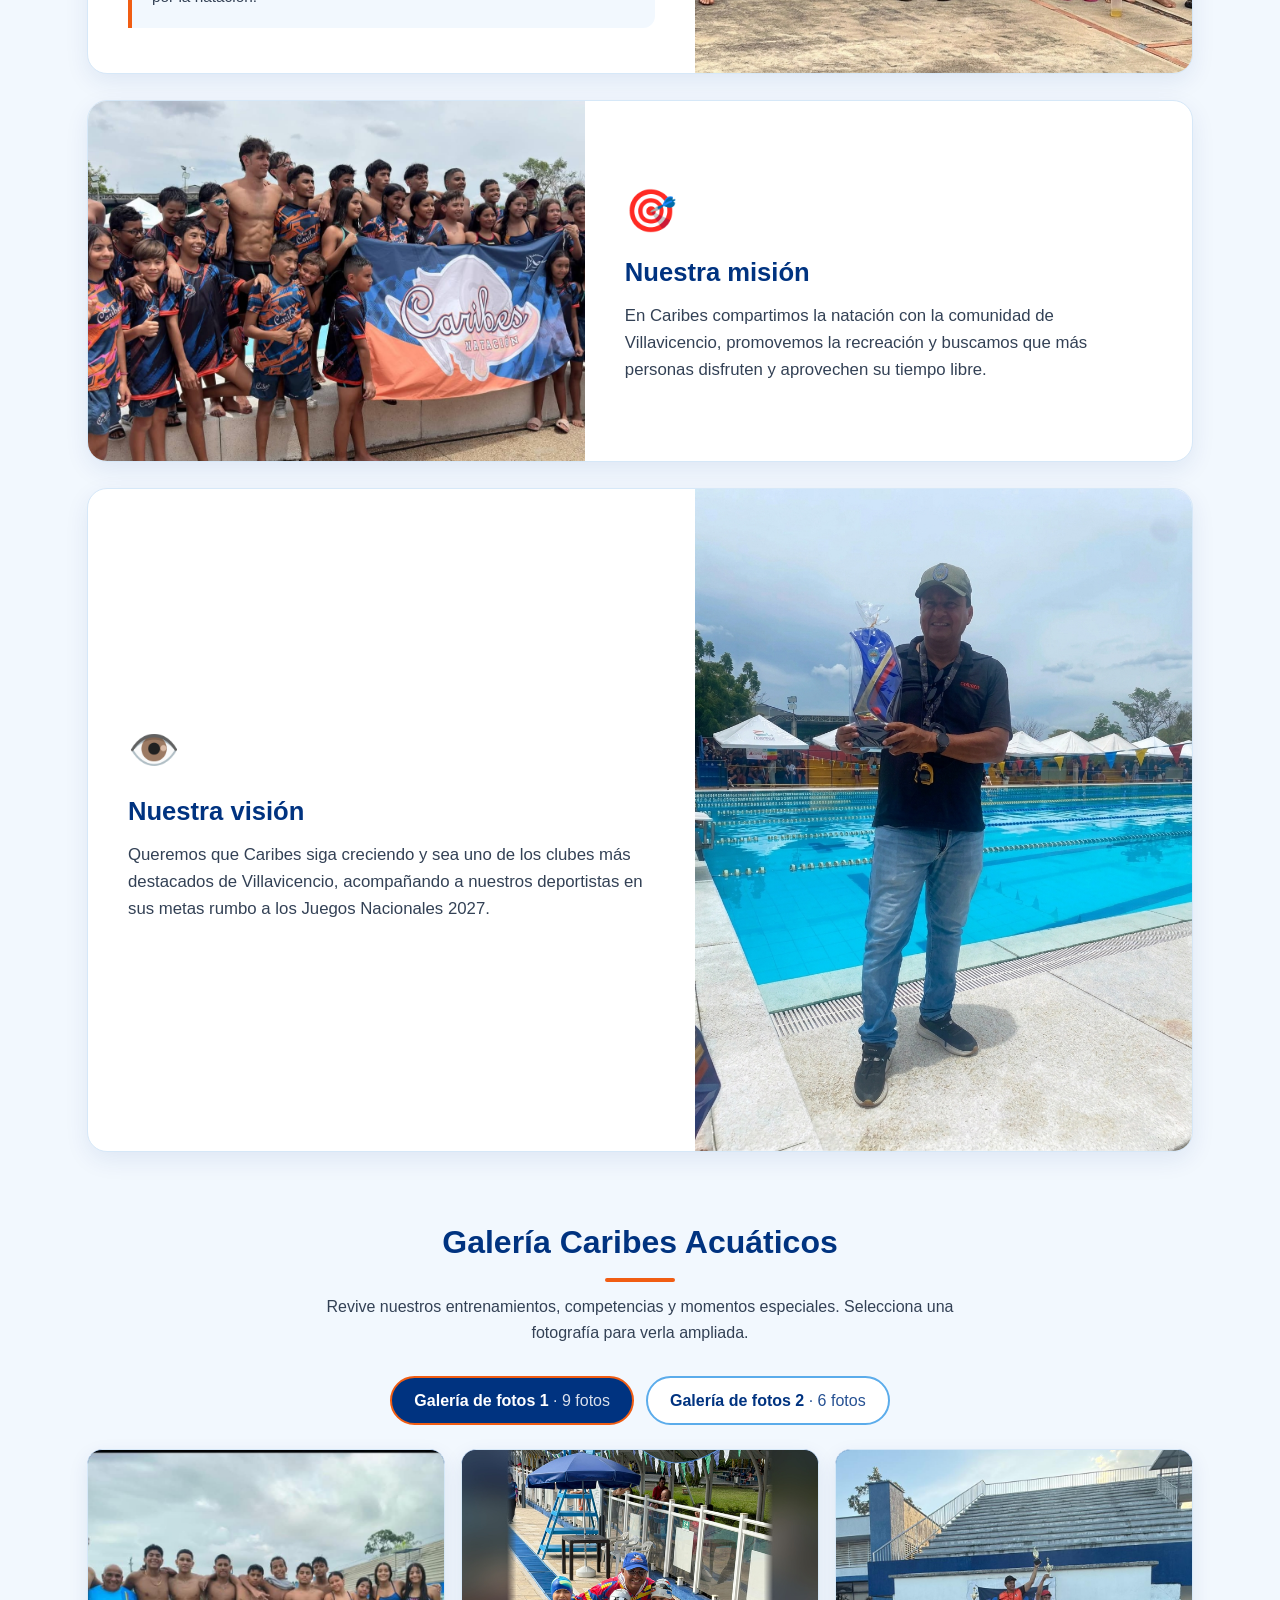
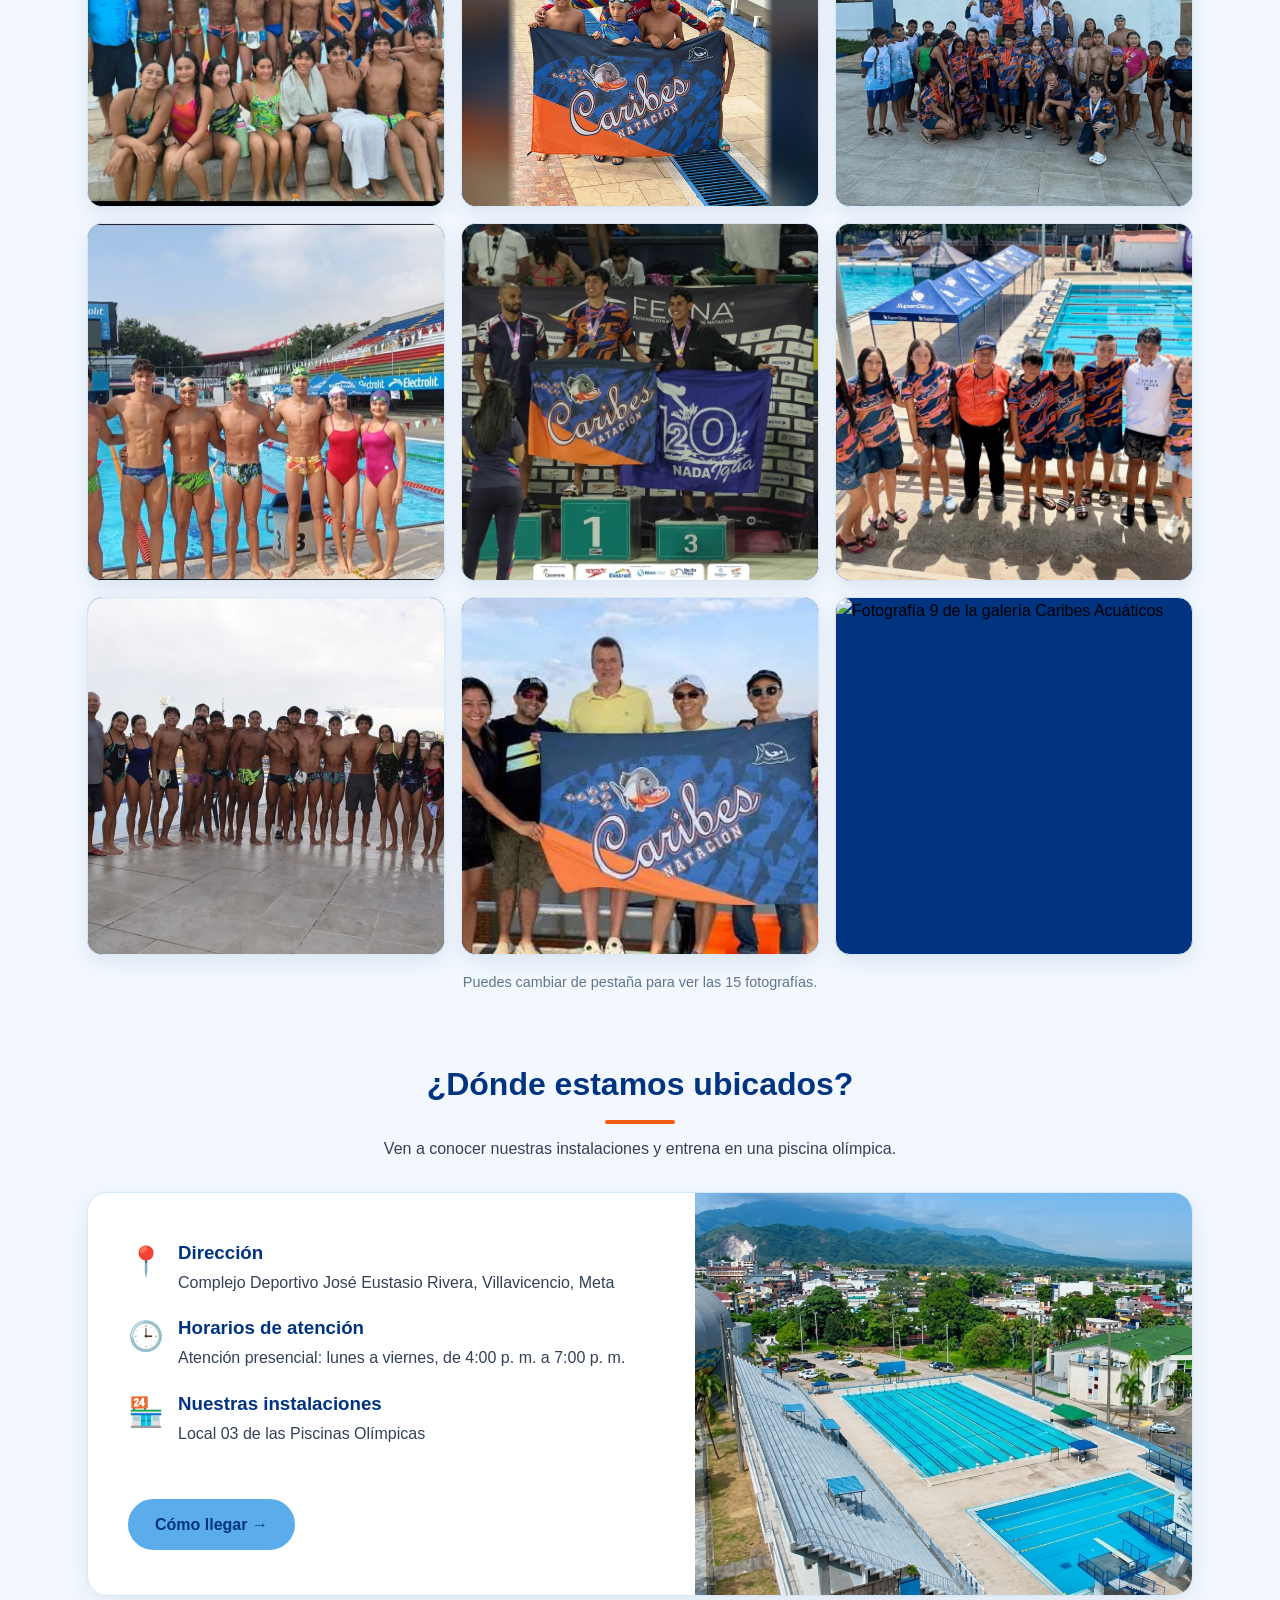
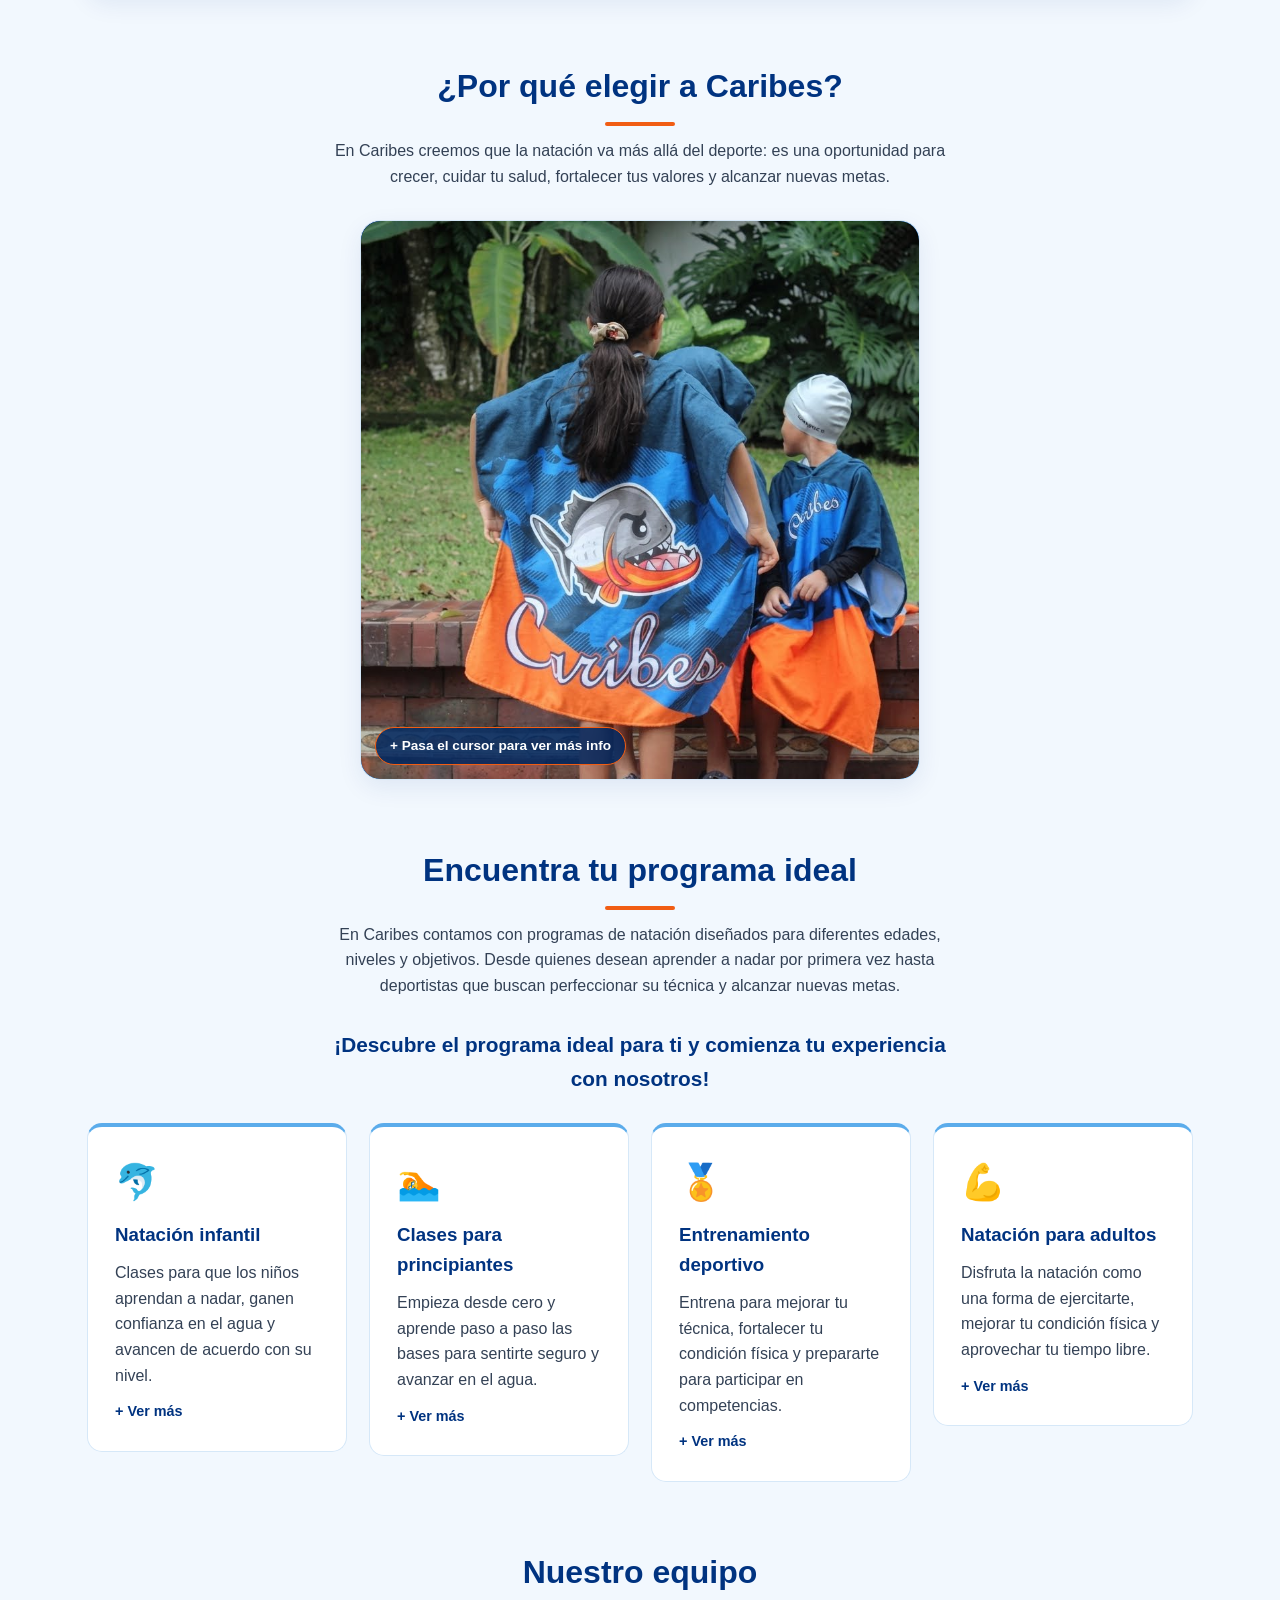
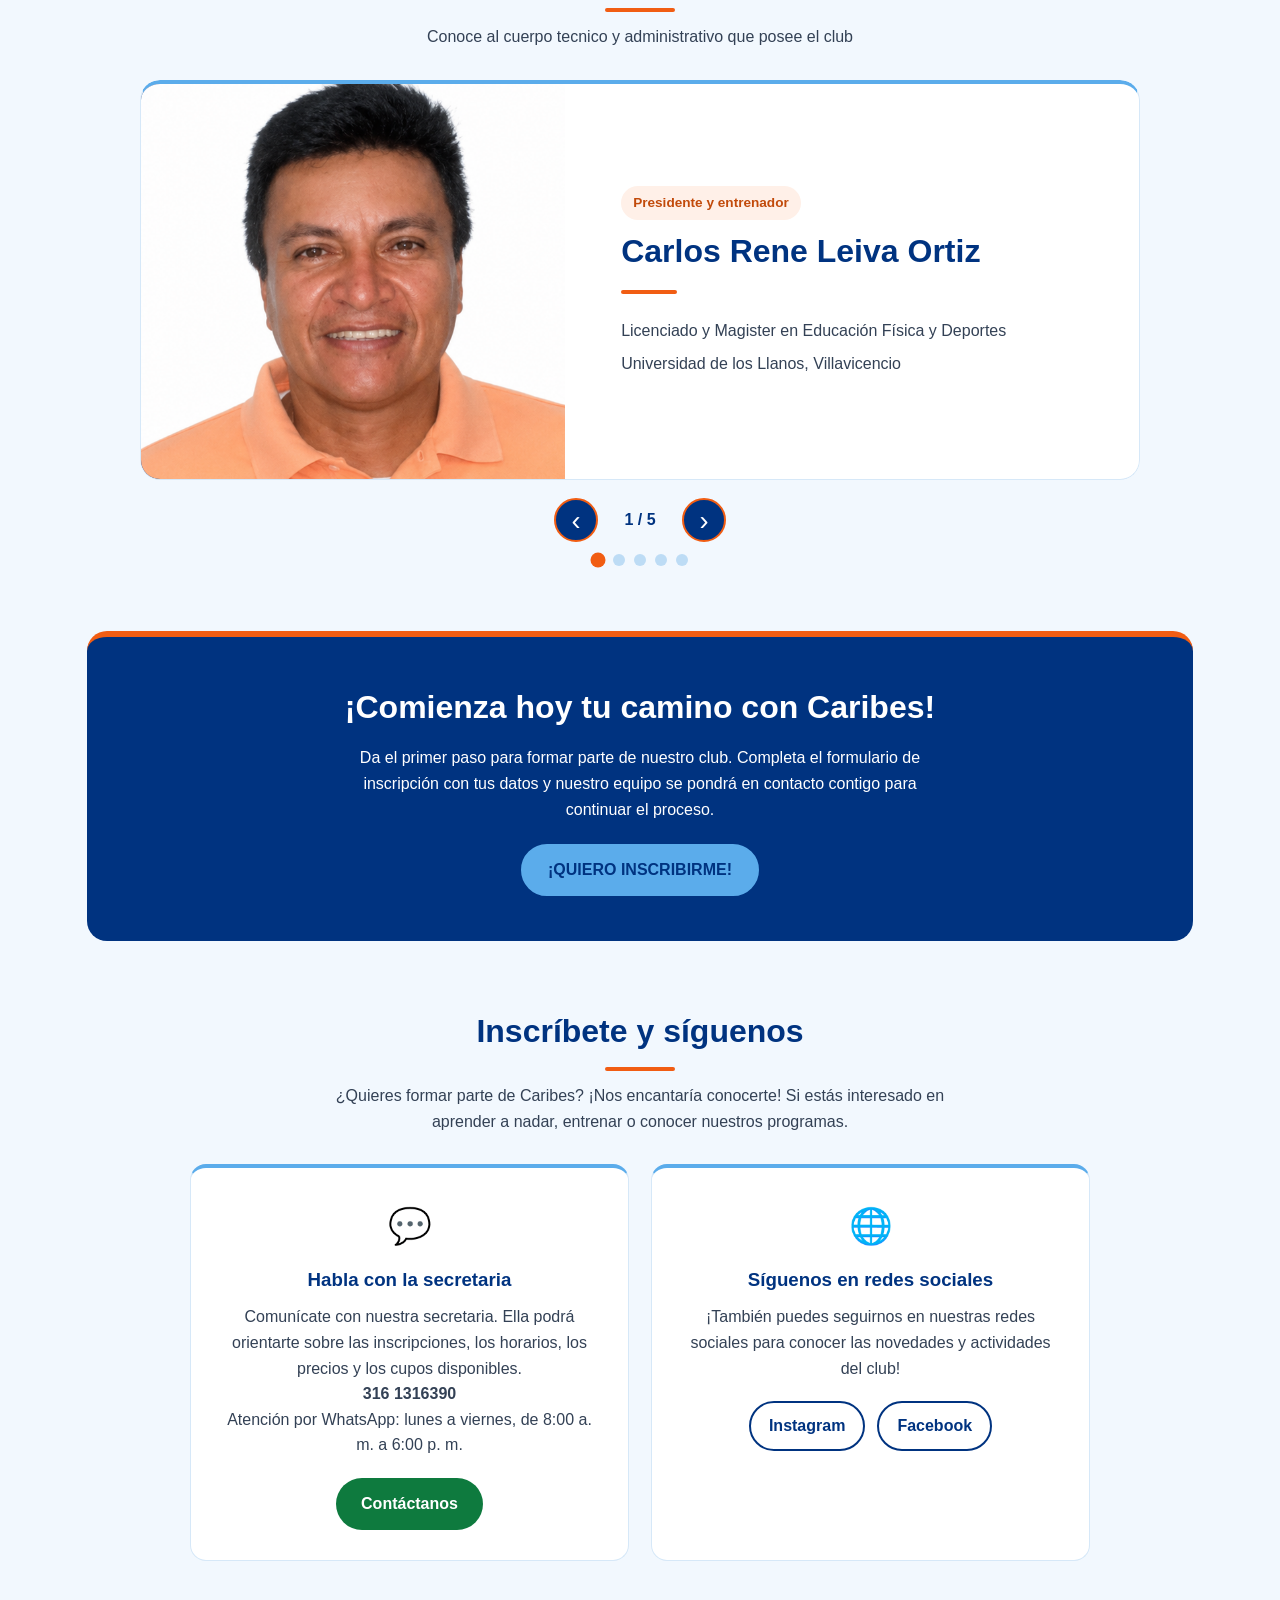
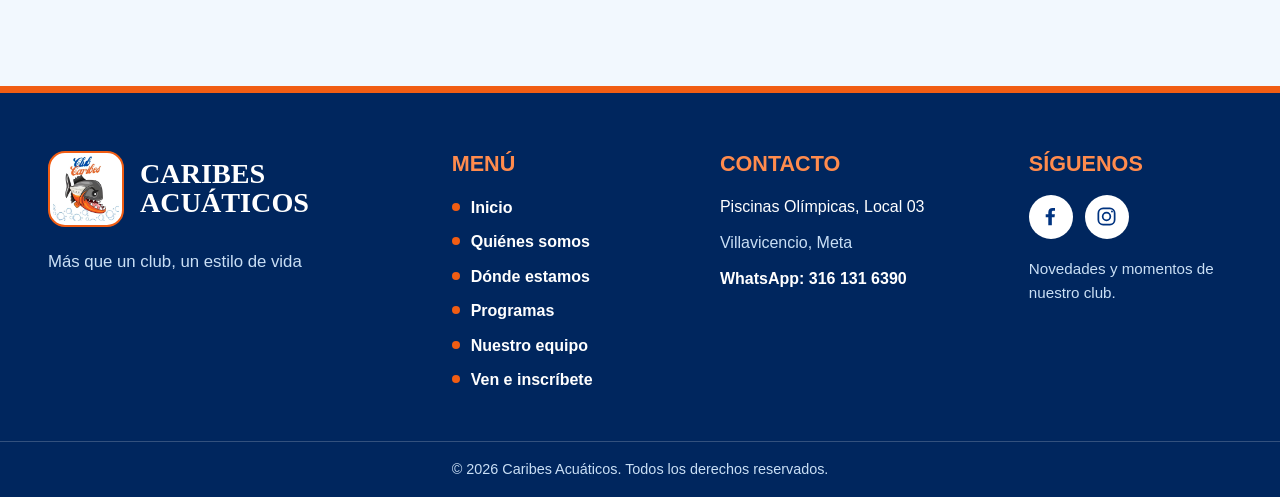
==== commit f154c984: "Update index.html" ====
--- a/index.html
+++ b/index.html
@@ -165,11 +165,11 @@
   <div class="galeria-pestanas" role="tablist" aria-label="Páginas de la galería">
     <button class="galeria-pestana activa" id="galeria-tab-1" type="button"
       role="tab" aria-selected="true" aria-controls="galeria-panel-1" data-pagina="1">
-      Galería 1 <span>· 9 fotos</span>
+      Galería de fotos 1 <span>· 9 fotos</span>
     </button>
     <button class="galeria-pestana" id="galeria-tab-2" type="button"
       role="tab" aria-selected="false" aria-controls="galeria-panel-2" data-pagina="2" tabindex="-1">
-      Galería 2 <span>· 6 fotos</span>
+      Galería de fotos 2 <span>· 6 fotos</span>
     </button>
   </div>
 
